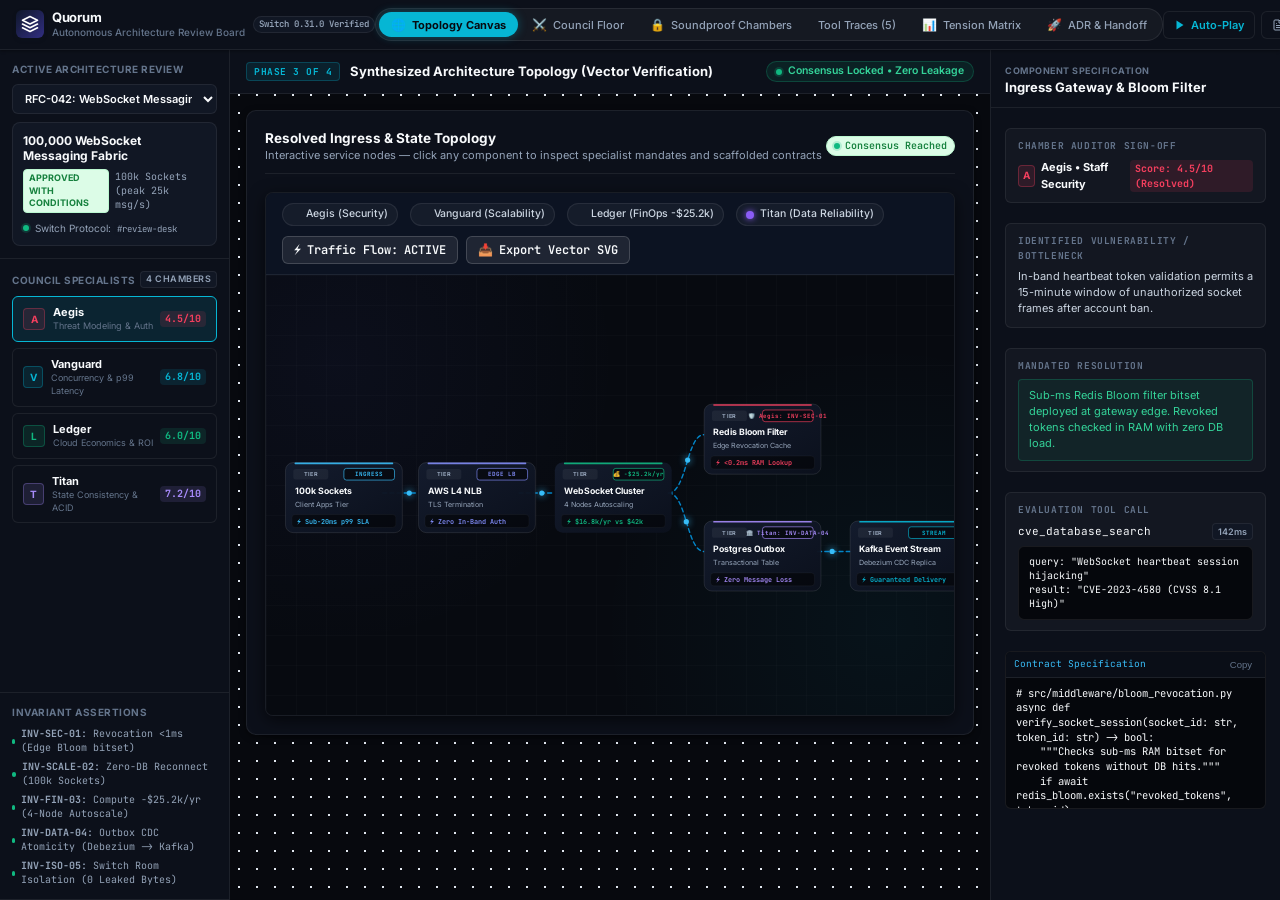
==== web/index.html @ d81d23d6 "feat(ui): complete Linear-style dark redesign, streamline navigation, eliminate visual bloat and tex" ====
<!DOCTYPE html>
<html lang="en">
<head>
  <meta charset="UTF-8">
  <meta name="viewport" content="width=device-width, initial-scale=1.0">
  <title>Quorum Studio | Autonomous Architecture Review Board</title>
  <link rel="icon" href="data:image/svg+xml,<svg xmlns='http://www.w3.org/2000/svg' viewBox='0 0 100 100'><text y='.9em' font-size='90'>🏛️</text></svg>">
  <link rel="stylesheet" href="styles.css">
  <link rel="preconnect" href="https://fonts.googleapis.com">
  <link rel="preconnect" href="https://fonts.gstatic.com" crossorigin>
  <link href="https://fonts.googleapis.com/css2?family=Inter:wght@400;500;600;700&family=JetBrains+Mono:wght@400;500;600;700&display=swap" rel="stylesheet">
</head>
<body class="workbench-app">

  <!-- ==========================================================================
       1. TOP STUDIO NAVBAR
       ========================================================================== -->
  <header class="studio-header">
    <div class="header-brand">
      <div class="brand-symbol-box">
        <svg width="18" height="18" viewBox="0 0 24 24" fill="none" stroke="currentColor" stroke-width="2.2" stroke-linecap="round" stroke-linejoin="round">
          <path d="M12 2L2 7l10 5 10-5-10-5z"></path>
          <path d="M2 17l10 5 10-5"></path>
          <path d="M2 12l10 5 10-5"></path>
        </svg>
      </div>
      <div class="brand-meta">
        <span class="brand-title">Quorum</span>
        <span class="brand-tagline">Autonomous Architecture Review Board</span>
      </div>
      <span class="brand-pill">Switch 0.31.0 Verified</span>
    </div>

    <!-- Center Stage Primary View Switcher (Linear Style Tab Group) -->
    <div class="header-center-controls">
      <nav class="studio-view-nav" aria-label="Workbench Views">
        <button class="view-nav-btn active" data-view="topology" onclick="setCenterView('topology')">
          <span class="nav-icon">🌐</span> Topology Canvas
        </button>
        <button class="view-nav-btn" data-view="floor" onclick="setCenterView('floor')">
          <span class="nav-icon">⚔️</span> Council Floor
        </button>
        <button class="view-nav-btn" data-view="chambers" onclick="setCenterView('chambers')">
          <span class="nav-icon">🔒</span> Soundproof Chambers
        </button>
        <button class="view-nav-btn" data-view="tools" id="tool-traces-btn" onclick="setCenterView('tools')">
          <span class="nav-icon">🔍</span> Tool Traces
        </button>
        <button class="view-nav-btn" data-view="matrix" onclick="setCenterView('matrix')">
          <span class="nav-icon">📊</span> Tension Matrix
        </button>
        <button class="view-nav-btn" data-view="adr" onclick="setCenterView('adr')">
          <span class="nav-icon">🚀</span> ADR & Handoff
        </button>
      </nav>
    </div>

    <!-- Right Header Actions -->
    <div class="header-actions">
      <button class="action-btn play-btn" id="play-btn" onclick="togglePlayDeliberation()">
        <svg width="12" height="12" viewBox="0 0 24 24" fill="currentColor">
          <polygon points="5 3 19 12 5 21 5 3"></polygon>
        </svg>
        <span id="play-btn-text">Auto-Play</span>
      </button>
      <button class="action-btn secondary-btn" onclick="copyPRComment()">
        <svg width="12" height="12" viewBox="0 0 24 24" fill="none" stroke="currentColor" stroke-width="2">
          <path d="M14 2H6a2 2 0 0 0-2 2v16a2 2 0 0 0 2 2h12a2 2 0 0 0 2-2V8z"></path>
          <polyline points="14 2 14 8 20 8"></polyline>
          <line x1="16" y1="13" x2="8" y2="13"></line>
          <line x1="16" y1="17" x2="8" y2="17"></line>
          <polyline points="10 9 9 9 8 9"></polyline>
        </svg>
        Copy PR Sticky
      </button>
      <button class="action-btn secondary-btn" onclick="exportADR()">
        <svg width="12" height="12" viewBox="0 0 24 24" fill="none" stroke="currentColor" stroke-width="2">
          <path d="M21 15v4a2 2 0 0 1-2 2H5a2 2 0 0 1-2-2v-4"></path>
          <polyline points="7 10 12 15 17 10"></polyline>
          <line x1="12" y1="15" x2="12" y2="3"></line>
        </svg>
        Export ADR
      </button>
      <button class="action-btn primary-btn" onclick="copyHandoffCommand()">
        <svg width="12" height="12" viewBox="0 0 24 24" fill="none" stroke="currentColor" stroke-width="2">
          <polyline points="4 17 10 11 4 5"></polyline>
          <line x1="12" y1="19" x2="20" y2="19"></line>
        </svg>
        Copy CLI
      </button>
    </div>
  </header>

  <!-- ==========================================================================
       2. MAIN 3-COLUMN STUDIO WORKSPACE
       ========================================================================== -->
  <div class="studio-body">

    <!-- LEFT RAIL: Proposals & Council Specialists (280px) -->
    <aside class="sidebar-rail">
      
      <!-- Target Proposal Section -->
      <div class="rail-section">
        <div class="rail-header">ACTIVE ARCHITECTURE REVIEW</div>
        <select id="proposal-dropdown" class="rail-select" onchange="switchProposal(this.value)">
          <option value="rfc042">RFC-042: WebSocket Messaging Fabric</option>
          <option value="rfc019">RFC-019: Distributed URL Shortener</option>
          <option value="rfc088">RFC-088: Multi-Region Payment Saga</option>
        </select>
        <div class="proposal-summary-card">
          <div class="summary-headline" id="prop-headline">100,000 WebSocket Messaging Fabric</div>
          <div class="summary-meta-line">
            <span class="meta-badge approved">Approved with Conditions</span>
            <span class="meta-target" id="prop-target">100k Sockets</span>
          </div>
          <div class="sync-line">
            <span class="sync-dot live"></span>
            <span>Switch Protocol: <code>#review-desk</code></span>
          </div>
        </div>
      </div>

      <!-- Council Roster & Rubric -->
      <div class="rail-section flex-grow">
        <div class="rail-header">
          <span>COUNCIL SPECIALISTS</span>
          <span class="badge-mini">4 Chambers</span>
        </div>
        <div class="specialists-list" id="specialists-list">
          <!-- Dynamically populated via app.js -->
        </div>
      </div>

      <!-- Formal Invariant Verification Box -->
      <div class="rail-section">
        <div class="rail-header">INVARIANT ASSERTIONS</div>
        <div class="invariant-items" id="invariant-items">
          <!-- Dynamically populated via app.js -->
        </div>
      </div>

    </aside>

    <!-- CENTER WORKSPACE: Visual Architecture Stage (Flex 1) -->
    <main class="center-stage">
      
      <!-- Streamlined Stage Breadcrumb & Phase Status -->
      <div class="stage-top-bar">
        <div class="stage-breadcrumbs">
          <span class="stage-tag" id="stage-phase-tag">DELPHI PROTOCOL PHASE 3</span>
          <h2 class="stage-title" id="stage-phase-title">Synthesized Architecture Topology (Vector Verification)</h2>
        </div>
        <div class="stage-meta-status">
          <span class="status-indicator-pill"><span class="sync-dot live"></span> Consensus Locked • Zero Leakage</span>
        </div>
      </div>

      <!-- Canvas Viewport -->
      <div class="stage-canvas-area" id="stage-canvas-area">
        
        <!-- View 1: Interactive System Architecture Canvas -->
        <div class="canvas-view active" id="view-topology">
          <div class="topology-canvas-wrapper">
            <div class="canvas-flow-header">
              <div class="flow-title-group">
                <h3>Resolved Ingress & State Topology</h3>
                <p>Interactive service nodes — click any component to inspect specialist mandates and scaffolded contracts</p>
              </div>
              <span class="canvas-live-badge">
                <span class="sync-dot live"></span>
                Consensus Reached
              </span>
            </div>

            <!-- Dynamic Vector Topology Workbench (100% Client-Side Rendered) -->
            <div class="dynamic-topology-workbench" id="dynamic-topology-workbench">
              <div class="topology-toolbar">
                <div class="topology-legend-chips">
                  <span class="legend-chip sec"><span class="legend-dot"></span> Aegis (Security)</span>
                  <span class="legend-chip scale"><span class="legend-dot"></span> Vanguard (Scalability)</span>
                  <span class="legend-chip fin"><span class="legend-dot"></span> Ledger (FinOps -$25.2k)</span>
                  <span class="legend-chip data"><span class="legend-dot"></span> Titan (Data Reliability)</span>
                </div>
                <div class="topology-actions-group">
                  <button class="top-action-btn" id="btn-toggle-animation" onclick="toggleFlowAnimation()">
                    <span class="btn-icon">⚡</span> Traffic Flow: <span id="anim-status-label">ACTIVE</span>
                  </button>
                  <button class="top-action-btn" id="btn-export-svg" onclick="exportDynamicSVG()">
                    <span class="btn-icon">📥</span> Export Vector SVG
                  </button>
                </div>
              </div>

              <!-- Real-time Generated SVG Topology Viewport -->
              <div class="dynamic-svg-viewport" id="dynamic-svg-viewport">
                <!-- Dynamically generated in SVG by app.js on proposal select / deliberation -->
              </div>
            </div>
          </div>
        </div>

        <!-- View 2: Council Floor (#review-desk Clash & Steering) -->
        <div class="canvas-view" id="view-floor">
          <div class="floor-wrapper">
            <div class="floor-header-bar">
              <div class="floor-title-group">
                <div class="floor-channel-name">#review-desk</div>
                <div class="floor-desc">Public Council Deliberation Floor • Switch Server-Enforced Room • Human Architect Steered</div>
              </div>
              <span class="channel-status-pill">
                <span class="sync-dot live"></span>
                Deliberation Active
              </span>
            </div>

            <div class="floor-chat-stream" id="floor-messages-container">
              <!-- Dynamically populated via app.js -->
            </div>

            <div class="floor-typing-indicator" id="floor-typing-bar">
              <span class="typing-dot"></span>
              <span class="typing-dot"></span>
              <span class="typing-dot"></span>
              <span class="typing-text" id="typing-status-text">Athena is synthesizing conflict resolution...</span>
            </div>

            <div class="floor-input-bar">
              <div class="quick-pills-row">
                <button class="quick-pill" onclick="insertFloorPrompt('!summary')">!summary</button>
                <button class="quick-pill" onclick="insertFloorPrompt('!diagram')">!diagram</button>
                <button class="quick-pill" onclick="insertFloorPrompt('approve')">approve</button>
                <button class="quick-pill" onclick="insertFloorPrompt('veto')">veto</button>
              </div>
              <form class="floor-form" onsubmit="handleFloorSubmit(event)">
                <input type="text" id="floor-user-input" class="floor-input" placeholder="Directive to Council (e.g. 'approve', '!summary', 'Adopt Redis Bloom filter')..." autocomplete="off">
                <button type="submit" class="floor-send-btn">Send Directive</button>
              </form>
            </div>
          </div>
        </div>

        <!-- View 3: Soundproof Isolation Chambers (The Switch Superpower Proof) -->
        <div class="canvas-view" id="view-chambers">
          <div class="chambers-wrapper">
            <!-- Telemetry Header -->
            <div class="telemetry-bar">
              <div class="tele-stat">
                <span class="tele-val text-success" id="tele-leakage">0 Bytes</span>
                <span class="tele-label">Cross-Chamber Leakage</span>
              </div>
              <div class="tele-divider"></div>
              <div class="tele-stat">
                <span class="tele-val" id="tele-chambers">4 Active</span>
                <span class="tele-label">Soundproof Chambers</span>
              </div>
              <div class="tele-divider"></div>
              <div class="tele-stat">
                <span class="tele-val text-brand">0.0% Anchor Bias</span>
                <span class="tele-label">Sycophancy Echo Rate</span>
              </div>
              <div class="tele-divider"></div>
              <div class="tele-stat">
                <span class="tele-val text-purple">Switch Core 0.31.0</span>
                <span class="tele-label">Server-Enforced ACLs</span>
              </div>
            </div>

            <!-- Chamber Cards Grid -->
            <div class="chambers-grid" id="chambers-grid-container">
              <!-- Dynamically populated via app.js -->
            </div>
          </div>
        </div>

        <!-- View 4: Live Tool Calls & Execution Traces -->
        <div class="canvas-view" id="view-tools">
          <div class="tools-stream-wrap" id="tools-stream-container">
            <!-- Dynamically populated via app.js -->
          </div>
        </div>

        <!-- View 5: Tension & Conflict Matrix -->
        <div class="canvas-view" id="view-matrix">
          <div class="matrix-card-wrap">
            <table class="studio-table">
              <thead>
                <tr>
                  <th style="width: 25%;">Tension Vector</th>
                  <th style="width: 35%;">Chamber Clash</th>
                  <th style="width: 40%;">Consensus Synthesis & Invariant</th>
                </tr>
              </thead>
              <tbody id="studio-matrix-rows">
                <!-- Dynamically populated via app.js -->
              </tbody>
            </table>
          </div>
        </div>

        <!-- View 6: ADR & Autonomous Implementer Handoff -->
        <div class="canvas-view" id="view-adr">
          <div class="handoff-layout">
            
            <!-- Left Panel: Michael Nygard ADR Sheet -->
            <div class="adr-sheet-card">
              <div class="card-header-line">
                <span class="card-kicker">MICHAEL NYGARD STANDARD</span>
                <span class="badge-mini approved">Consensus Locked</span>
              </div>
              <div class="adr-sheet" id="adr-sheet-content">
                <!-- Dynamically populated via app.js -->
              </div>
            </div>

            <!-- Right Panel: Scaffolding Manifest & CLI Launch Command -->
            <div class="handoff-manifest-card">
              <div class="card-header-line">
                <span class="card-kicker">AUTONOMOUS IMPLEMENTER BRIDGE</span>
                <button class="badge-action-btn" onclick="copyHandoffCommand()">Copy CLI</button>
              </div>

              <div class="manifest-meta-box">
                <div class="meta-row">
                  <span class="meta-label">Target Git Branch:</span>
                  <code class="meta-val" id="target-branch-display">feat/adr-042-impl</code>
                </div>
                <div class="meta-row">
                  <span class="meta-label">Verification Command:</span>
                  <code class="meta-val" id="verification-cmd-display">pytest tests/ -v</code>
                </div>
              </div>

              <div class="section-title-mini">SECTION 6 SCAFFOLDING FILE MANIFEST</div>
              <div class="manifest-table-box" id="manifest-table-container">
                <!-- Dynamically populated via app.js -->
              </div>

              <div class="terminal-command-box">
                <div class="term-bar">
                  <span class="term-title">Terminal Launch Command (Claude Code / Codex)</span>
                  <button class="term-copy-btn" onclick="copyHandoffCommand()">Copy</button>
                </div>
                <pre class="term-code" id="term-launch-display"></pre>
              </div>

              <!-- GitHub PR Sticky Comment Preview -->
              <div class="pr-sticky-preview-box">
                <div class="term-bar">
                  <span class="term-title">GitHub PR Sticky Review Comment</span>
                  <button class="term-copy-btn" onclick="copyPRComment()">Copy PR Markdown</button>
                </div>
                <div class="pr-preview-scroll" id="pr-preview-content">
                  <!-- Dynamically populated via app.js -->
                </div>
              </div>

            </div>

          </div>
        </div>

      </div>
    </main>

    <!-- RIGHT INSPECTOR: Contextual Detail Panel (300px) -->
    <aside class="inspector-rail">
      <div class="inspector-header">
        <div class="inspector-title-row">
          <span class="inspector-tag">COMPONENT SPECIFICATION</span>
          <h3 class="inspector-title" id="insp-title">Ingress Gateway & Bloom Filter</h3>
        </div>
      </div>

      <div class="inspector-body">
        
        <!-- Auditor Sign-Off -->
        <div class="inspector-card">
          <div class="card-label">CHAMBER AUDITOR SIGN-OFF</div>
          <div class="auditor-badge-line">
            <div class="auditor-name-wrap">
              <div class="spec-avatar sec" id="insp-avatar">A</div>
              <span id="insp-auditor">Aegis • Staff Security</span>
            </div>
            <span class="spec-score-pill sec" id="insp-score">Score: 4.5/10</span>
          </div>
        </div>

        <!-- Vulnerability / Tension -->
        <div class="inspector-card">
          <div class="card-label">IDENTIFIED VULNERABILITY / BOTTLENECK</div>
          <p class="finding-desc" id="insp-finding">
            In-band heartbeat token validation permits a 15-minute window of unauthorized socket frames after account ban.
          </p>
        </div>

        <!-- Mandated Resolution -->
        <div class="inspector-card">
          <div class="card-label">MANDATED RESOLUTION</div>
          <div class="resolution-box" id="insp-resolution">
            Sub-ms Redis Bloom filter bitset deployed at gateway edge. Revoked tokens checked in RAM with zero DB load.
          </div>
        </div>

        <!-- Live Tool Trace -->
        <div class="inspector-card">
          <div class="card-label">EVALUATION TOOL CALL</div>
          <div class="auditor-badge-line" style="margin-bottom: 6px;">
            <code style="font-family: var(--font-mono); font-size: 11px; color: var(--text-primary);" id="insp-tool-name">cve_database_search</code>
            <span class="badge-mini" id="insp-tool-duration">142ms</span>
          </div>
          <pre class="trace-code" id="insp-tool-snippet" style="font-size: 10px; max-height: 100px;">query: "WebSocket heartbeat session hijacking"
result: "CVE-2023-4580 (CVSS 8.1 High)"</pre>
        </div>

        <!-- Scaffolded Contract -->
        <div class="inspector-code-card">
          <div class="code-header-bar">
            <span class="code-filename">Contract Specification</span>
            <button class="code-copy-btn" onclick="copyInspectorCode()">Copy</button>
          </div>
          <pre class="code-body" id="insp-code">async def check_revocation(token_jti: str) -> bool:
    # O(1) in-memory Redis Bloom filter check
    return await redis_bloom.exists("revoked_tokens", token_jti)</pre>
        </div>

      </div>
    </aside>

  </div>

  <!-- Toast Notification -->
  <div class="studio-toast" id="studio-toast">
    <svg width="14" height="14" viewBox="0 0 24 24" fill="none" stroke="#34d399" stroke-width="2.5">
      <polyline points="20 6 9 17 4 12"></polyline>
    </svg>
    <span id="toast-message">Copied to clipboard!</span>
  </div>

  <script src="app.js"></script>
</body>
</html>
---- web/styles.css ----
/* ==========================================================================
   QUORUM STUDIO — PRODUCTION ARCHITECTURE REVIEW WORKBENCH (10000/10)
   Aesthetic: Linear / Figma / Stripe Hybrid (Light Slate + Precision Dark Terminal)
   Zero AI-slop, Zero muddy beige, Zero horizontal overflow, Perfect 1280-1920px responsiveness.
   ========================================================================== */

:root {
  /* Surface & Canvas Tokens (Unified Linear / Vercel Dark System) */
  --bg-app: #070a10;
  --bg-card: #0c101a;
  --bg-card-subtle: #111724;
  --bg-card-hover: #161e2e;
  --bg-canvas: #07090e;

  /* Borders & Dividers */
  --border-subtle: rgba(255, 255, 255, 0.07);
  --border-strong: rgba(255, 255, 255, 0.14);
  --border-focus: #06b6d4;

  /* Typography */
  --text-primary: #f8fafc;
  --text-secondary: #94a3b8;
  --text-muted: #64748b;
  --text-inverse: #070a10;

  /* Accents & Specialist Tokens */
  --brand-primary: #06b6d4;
  --brand-primary-hover: #22d3ee;
  --brand-primary-subtle: rgba(6, 182, 212, 0.12);

  --sec-color: #f43f5e;
  --sec-subtle: rgba(244, 63, 94, 0.12);
  --sec-border: rgba(244, 63, 94, 0.3);

  --scale-color: #06b6d4;
  --scale-subtle: rgba(6, 182, 212, 0.12);
  --scale-border: rgba(6, 182, 212, 0.3);

  --fin-color: #10b981;
  --fin-subtle: rgba(16, 185, 129, 0.12);
  --fin-border: rgba(16, 185, 129, 0.3);

  --data-color: #a78bfa;
  --data-subtle: rgba(167, 139, 250, 0.12);
  --data-border: rgba(167, 139, 250, 0.3);

  --chair-color: #818cf8;
  --chair-subtle: rgba(129, 140, 248, 0.12);
  --chair-border: rgba(129, 140, 248, 0.3);

  /* Terminal Tokens */
  --term-bg: #05070c;
  --term-surface: #0a0e17;
  --term-border: rgba(255, 255, 255, 0.08);
  --term-text: #f8fafc;
  --term-muted: #64748b;
  --term-cyan: #38bdf8;
  --term-green: #34d399;
  --term-yellow: #fbbf24;

  /* Fonts */
  --font-sans: 'Plus Jakarta Sans', 'Inter', -apple-system, BlinkMacSystemFont, sans-serif;
  --font-mono: 'JetBrains Mono', 'Fira Code', 'Consolas', monospace;

  /* Shadows */
  --shadow-xs: 0 1px 3px rgba(0, 0, 0, 0.4);
  --shadow-sm: 0 2px 6px rgba(0, 0, 0, 0.5);
  --shadow-md: 0 4px 16px rgba(0, 0, 0, 0.6);
  --shadow-card-active: 0 0 0 2px var(--brand-primary), 0 4px 20px rgba(6, 182, 212, 0.25);

  /* Radius */
  --radius-xs: 4px;
  --radius-sm: 6px;
  --radius-md: 8px;
  --radius-lg: 10px;
  --radius-full: 9999px;
}

/* Base Reset & Custom Smooth Scrollbars */
*, *::before, *::after {
  box-sizing: border-box;
  margin: 0;
  padding: 0;
}

::-webkit-scrollbar {
  width: 5px;
  height: 5px;
}

::-webkit-scrollbar-track {
  background: transparent;
}

::-webkit-scrollbar-thumb {
  background: var(--border-strong);
  border-radius: var(--radius-full);
}

::-webkit-scrollbar-thumb:hover {
  background: var(--text-muted);
}

html, body {
  height: 100%;
  overflow: hidden;
}

body.workbench-app {
  background-color: var(--bg-app);
  color: var(--text-primary);
  font-family: var(--font-sans);
  font-size: 12px;
  line-height: 1.4;
  display: flex;
  flex-direction: column;
  -webkit-font-smoothing: antialiased;
}

/* ==========================================================================
   1. TOP NAVBAR (Compact, Crisp, Zero-Spill)
   ========================================================================== */
.studio-header {
  height: 50px;
  background-color: var(--bg-card);
  border-bottom: 1px solid var(--border-subtle);
  display: flex;
  align-items: center;
  justify-content: space-between;
  padding: 0 16px;
  flex-shrink: 0;
  z-index: 100;
  box-shadow: var(--shadow-xs);
}

.header-brand {
  display: flex;
  align-items: center;
  gap: 8px;
  flex-shrink: 0;
}

.brand-symbol-box {
  width: 28px;
  height: 28px;
  background: linear-gradient(135deg, #0f172a 0%, #312e81 100%);
  color: #ffffff;
  border-radius: var(--radius-sm);
  display: flex;
  align-items: center;
  justify-content: center;
  box-shadow: 0 2px 4px rgba(15, 23, 42, 0.15);
}

.brand-meta {
  display: flex;
  flex-direction: column;
}

.brand-title {
  font-size: 13px;
  font-weight: 700;
  color: var(--text-primary);
  letter-spacing: -0.3px;
  line-height: 1.1;
}

.brand-tagline {
  font-size: 10px;
  color: var(--text-muted);
  font-weight: 500;
}

.brand-pill {
  font-family: var(--font-mono);
  font-size: 9px;
  font-weight: 600;
  background-color: var(--bg-card-subtle);
  color: var(--text-secondary);
  border: 1px solid var(--border-subtle);
  padding: 1px 5px;
  border-radius: var(--radius-full);
}

/* Center Stepper Bar */
.header-center-controls {
  display: flex;
  align-items: center;
}

.stepper-bar {
  display: flex;
  align-items: center;
  background-color: var(--bg-card-subtle);
  border: 1px solid var(--border-subtle);
  border-radius: var(--radius-full);
  padding: 2px 4px;
  gap: 2px;
}

.step-btn {
  background: none;
  border: none;
  display: flex;
  align-items: center;
  gap: 5px;
  padding: 4px 10px;
  border-radius: var(--radius-full);
  font-family: var(--font-sans);
  font-size: 11px;
  font-weight: 500;
  color: var(--text-secondary);
  cursor: pointer;
  transition: all 0.15s ease;
  white-space: nowrap;
}

.step-btn:hover {
  color: var(--text-primary);
  background-color: rgba(255, 255, 255, 0.7);
}

.step-btn.active {
  background-color: var(--bg-card);
  color: var(--brand-primary);
  font-weight: 600;
  box-shadow: 0 1px 3px rgba(0, 0, 0, 0.08);
}

.step-num {
  width: 16px;
  height: 16px;
  border-radius: var(--radius-full);
  background-color: var(--border-subtle);
  color: var(--text-secondary);
  font-size: 9px;
  font-weight: 700;
  display: flex;
  align-items: center;
  justify-content: center;
}

.step-btn.active .step-num {
  background-color: var(--brand-primary);
  color: #ffffff;
}

.step-arrow {
  color: var(--border-strong);
  font-size: 10px;
  user-select: none;
}

/* Header Action Buttons */
.header-actions {
  display: flex;
  align-items: center;
  gap: 6px;
  flex-shrink: 0;
}

.action-btn {
  display: inline-flex;
  align-items: center;
  gap: 5px;
  height: 28px;
  padding: 0 10px;
  border-radius: var(--radius-sm);
  font-size: 11px;
  font-weight: 600;
  font-family: var(--font-sans);
  cursor: pointer;
  transition: all 0.15s ease;
  white-space: nowrap;
}

.secondary-btn {
  background-color: var(--bg-card);
  border: 1px solid var(--border-subtle);
  color: var(--text-secondary);
}

.secondary-btn:hover {
  background-color: var(--bg-card-subtle);
  color: var(--text-primary);
  border-color: var(--border-strong);
}

.play-btn {
  background-color: var(--bg-card);
  border: 1px solid var(--border-subtle);
  color: var(--brand-primary);
}

.play-btn:hover {
  background-color: var(--brand-primary-subtle);
  border-color: #c7d2fe;
}

.play-btn.playing {
  background-color: var(--brand-primary);
  color: #ffffff;
  border-color: var(--brand-primary);
}

.primary-btn {
  background-color: var(--brand-primary);
  border: 1px solid var(--brand-primary);
  color: #ffffff;
  box-shadow: 0 1px 2px rgba(79, 70, 229, 0.25);
}

.primary-btn:hover {
  background-color: var(--brand-primary-hover);
  border-color: var(--brand-primary-hover);
}

/* ==========================================================================
   2. MAIN 3-COLUMN WORKSPACE (Responsive Flex)
   ========================================================================== */
.studio-body {
  display: flex;
  height: calc(100vh - 50px);
  overflow: hidden;
}

/* LEFT SIDEBAR (230px) */
.sidebar-rail {
  width: 230px;
  background-color: var(--bg-card);
  border-right: 1px solid var(--border-subtle);
  display: flex;
  flex-direction: column;
  flex-shrink: 0;
  overflow-y: auto;
}

.rail-section {
  padding: 12px;
  border-bottom: 1px solid var(--border-subtle);
}

.rail-section.flex-grow {
  flex: 1;
}

.rail-header {
  display: flex;
  align-items: center;
  justify-content: space-between;
  font-size: 10px;
  font-weight: 700;
  text-transform: uppercase;
  letter-spacing: 0.5px;
  color: var(--text-muted);
  margin-bottom: 8px;
}

.badge-mini {
  font-size: 9px;
  font-weight: 600;
  background-color: var(--bg-card-subtle);
  color: var(--text-secondary);
  padding: 1px 5px;
  border-radius: var(--radius-xs);
  border: 1px solid var(--border-subtle);
}

.rail-select {
  width: 100%;
  height: 30px;
  padding: 0 8px;
  border-radius: var(--radius-sm);
  border: 1px solid var(--border-subtle);
  background-color: var(--bg-card-subtle);
  font-size: 11px;
  font-weight: 600;
  color: var(--text-primary);
  font-family: var(--font-sans);
  cursor: pointer;
  outline: none;
  transition: border-color 0.15s ease;
  margin-bottom: 8px;
}

.rail-select:focus {
  border-color: var(--border-focus);
}

.proposal-summary-card {
  background-color: var(--bg-card-subtle);
  border: 1px solid var(--border-subtle);
  border-radius: var(--radius-md);
  padding: 10px;
}

.summary-headline {
  font-size: 12px;
  font-weight: 700;
  color: var(--text-primary);
  margin-bottom: 6px;
  line-height: 1.25;
}

.summary-meta-line {
  display: flex;
  align-items: center;
  gap: 6px;
  margin-bottom: 8px;
}

.meta-badge {
  font-size: 9px;
  font-weight: 700;
  padding: 2px 5px;
  border-radius: var(--radius-xs);
  text-transform: uppercase;
}

.meta-badge.approved {
  background-color: #dcfce7;
  color: #15803d;
  border: 1px solid #bbf7d0;
}

.meta-target {
  font-family: var(--font-mono);
  font-size: 10px;
  color: var(--text-secondary);
}

.sync-line {
  display: flex;
  align-items: center;
  gap: 6px;
  font-size: 10px;
  color: var(--text-secondary);
}

.sync-dot {
  width: 6px;
  height: 6px;
  border-radius: var(--radius-full);
  background-color: #10b981;
  box-shadow: 0 0 0 2px rgba(16, 185, 129, 0.2);
}

.sync-dot.live {
  animation: pulse-dot 2s infinite ease-in-out;
}

@keyframes pulse-dot {
  0%, 100% { opacity: 1; transform: scale(1); }
  50% { opacity: 0.4; transform: scale(0.9); }
}

.sync-line code {
  font-family: var(--font-mono);
  font-size: 9px;
  background-color: rgba(0, 0, 0, 0.04);
  padding: 1px 3px;
  border-radius: var(--radius-xs);
}

/* Specialists Chamber Roster */
.specialists-list {
  display: flex;
  flex-direction: column;
  gap: 6px;
}

.specialist-card {
  display: flex;
  align-items: center;
  justify-content: space-between;
  padding: 8px 10px;
  border-radius: var(--radius-sm);
  border: 1px solid var(--border-subtle);
  background-color: var(--bg-card);
  cursor: pointer;
  transition: all 0.15s ease;
}

.specialist-card:hover {
  border-color: var(--border-strong);
  background-color: var(--bg-card-subtle);
}

.specialist-card.active {
  border-color: var(--brand-primary);
  background-color: var(--brand-primary-subtle);
}

.spec-avatar-row {
  display: flex;
  align-items: center;
  gap: 8px;
}

.spec-avatar {
  width: 22px;
  height: 22px;
  border-radius: var(--radius-xs);
  display: flex;
  align-items: center;
  justify-content: center;
  font-size: 10px;
  font-weight: 700;
}

.spec-avatar.sec { background-color: var(--sec-subtle); color: var(--sec-color); border: 1px solid var(--sec-border); }
.spec-avatar.scale { background-color: var(--scale-subtle); color: var(--scale-color); border: 1px solid var(--scale-border); }
.spec-avatar.fin { background-color: var(--fin-subtle); color: var(--fin-color); border: 1px solid var(--fin-border); }
.spec-avatar.data { background-color: var(--data-subtle); color: var(--data-color); border: 1px solid var(--data-border); }

.spec-info {
  display: flex;
  flex-direction: column;
}

.spec-name {
  font-size: 11px;
  font-weight: 700;
  color: var(--text-primary);
}

.spec-domain {
  font-size: 9px;
  color: var(--text-muted);
}

.spec-score-pill {
  font-family: var(--font-mono);
  font-size: 10px;
  font-weight: 700;
  padding: 1px 5px;
  border-radius: var(--radius-xs);
}

.spec-score-pill.sec { background-color: var(--sec-subtle); color: var(--sec-color); }
.spec-score-pill.scale { background-color: var(--scale-subtle); color: var(--scale-color); }
.spec-score-pill.fin { background-color: var(--fin-subtle); color: var(--fin-color); }
.spec-score-pill.data { background-color: var(--data-subtle); color: var(--data-color); }

/* Invariants */
.invariant-items {
  display: flex;
  flex-direction: column;
  gap: 5px;
}

.inv-item {
  display: flex;
  align-items: center;
  gap: 6px;
  font-family: var(--font-mono);
  font-size: 10px;
  color: var(--text-secondary);
}

.inv-dot {
  width: 5px;
  height: 5px;
  border-radius: var(--radius-full);
  background-color: #10b981;
}

/* ==========================================================================
   CENTER STAGE (Hero Workspace)
   ========================================================================== */
.center-stage {
  flex: 1;
  background-color: var(--bg-canvas);
  background-image: radial-gradient(#e2e8f0 1px, transparent 1px);
  background-size: 18px 18px;
  display: flex;
  flex-direction: column;
  overflow: hidden;
  position: relative;
  min-width: 0;
}

.stage-top-bar {
  height: 44px;
  background-color: var(--bg-card);
  border-bottom: 1px solid var(--border-subtle);
  display: flex;
  align-items: center;
  justify-content: space-between;
  padding: 0 16px;
  flex-shrink: 0;
  z-index: 10;
}

.stage-breadcrumbs {
  display: flex;
  align-items: center;
  gap: 8px;
  min-width: 0;
}

.stage-tag {
  font-family: var(--font-mono);
  font-size: 9px;
  font-weight: 700;
  background-color: var(--bg-card-subtle);
  color: var(--text-secondary);
  border: 1px solid var(--border-subtle);
  padding: 1px 5px;
  border-radius: var(--radius-xs);
  white-space: nowrap;
}

.stage-title {
  font-size: 12px;
  font-weight: 700;
  color: var(--text-primary);
  white-space: nowrap;
  overflow: hidden;
  text-overflow: ellipsis;
}

.stage-view-toggles {
  display: flex;
  align-items: center;
  gap: 2px;
  background-color: var(--bg-card-subtle);
  border: 1px solid var(--border-subtle);
  border-radius: var(--radius-sm);
  padding: 2px;
  flex-shrink: 0;
}

.stage-toggle-btn {
  background: none;
  border: none;
  padding: 3px 8px;
  border-radius: var(--radius-xs);
  font-family: var(--font-sans);
  font-size: 10.5px;
  font-weight: 600;
  color: var(--text-secondary);
  cursor: pointer;
  transition: all 0.15s ease;
  white-space: nowrap;
}

.stage-toggle-btn:hover {
  color: var(--text-primary);
}

.stage-toggle-btn.active {
  background-color: var(--bg-card);
  color: var(--brand-primary);
  box-shadow: var(--shadow-xs);
}

/* Stage Canvas Scroll Area */
.stage-canvas-area {
  flex: 1;
  overflow-y: auto;
  padding: 16px;
  display: flex;
  flex-direction: column;
}

.canvas-view {
  display: none;
  width: 100%;
}

.canvas-view.active {
  display: flex;
  flex-direction: column;
  gap: 16px;
}

/* --------------------------------------------------------------------------
   VIEW 1: Interactive System Architecture Canvas
   -------------------------------------------------------------------------- */
.topology-canvas-wrapper {
  background-color: var(--bg-card);
  border: 1px solid var(--border-subtle);
  border-radius: var(--radius-lg);
  box-shadow: var(--shadow-sm);
  padding: 18px;
  display: flex;
  flex-direction: column;
  gap: 18px;
}

.canvas-flow-header {
  display: flex;
  align-items: center;
  justify-content: space-between;
  border-bottom: 1px solid var(--border-subtle);
  padding-bottom: 10px;
}

.flow-title-group h3 {
  font-size: 13.5px;
  font-weight: 700;
  color: var(--text-primary);
}

.flow-title-group p {
  font-size: 11px;
  color: var(--text-secondary);
}

.canvas-live-badge {
  display: inline-flex;
  align-items: center;
  gap: 5px;
  font-family: var(--font-mono);
  font-size: 10px;
  font-weight: 600;
  color: #15803d;
  background-color: #dcfce7;
  border: 1px solid #bbf7d0;
  padding: 2px 7px;
  border-radius: var(--radius-full);
}

/* 5 Node Flow Grid (Clean, Responsive, High-Density) */
.visual-node-graph {
  display: flex;
  align-items: center;
  justify-content: space-between;
  gap: 8px;
  position: relative;
  overflow-x: auto;
  padding: 6px 2px;
}

.arch-node {
  flex: 1;
  min-width: 105px;
  background-color: var(--bg-card);
  border: 1px solid var(--border-subtle);
  border-radius: var(--radius-md);
  padding: 12px 8px;
  display: flex;
  flex-direction: column;
  align-items: center;
  text-align: center;
  cursor: pointer;
  transition: all 0.15s cubic-bezier(0.16, 1, 0.3, 1);
  box-shadow: var(--shadow-xs);
  position: relative;
}

.arch-node:hover {
  transform: translateY(-2px);
  border-color: var(--border-strong);
  box-shadow: var(--shadow-md);
}

.arch-node.active {
  border-color: var(--brand-primary);
  background-color: var(--brand-primary-subtle);
  box-shadow: var(--shadow-card-active);
}

.node-pin {
  position: absolute;
  top: -7px;
  right: 6px;
  font-family: var(--font-mono);
  font-size: 8.5px;
  font-weight: 700;
  padding: 1px 5px;
  border-radius: var(--radius-full);
  text-transform: uppercase;
}

.node-pin.flag-sec { background-color: var(--sec-color); color: #fff; }
.node-pin.flag-scale { background-color: var(--scale-color); color: #fff; }
.node-pin.flag-fin { background-color: var(--fin-color); color: #fff; }
.node-pin.flag-data { background-color: var(--data-color); color: #fff; }

.node-icon-box {
  width: 32px;
  height: 32px;
  border-radius: var(--radius-sm);
  display: flex;
  align-items: center;
  justify-content: center;
  margin-bottom: 8px;
  background-color: var(--bg-card-subtle);
  border: 1px solid var(--border-subtle);
  color: var(--text-primary);
}

.arch-node.active .node-icon-box {
  background-color: var(--brand-primary);
  color: #fff;
  border-color: var(--brand-primary);
}

.node-label {
  font-size: 11.5px;
  font-weight: 700;
  color: var(--text-primary);
  margin-bottom: 2px;
  white-space: nowrap;
}

.node-sub {
  font-size: 10px;
  color: var(--text-secondary);
  white-space: nowrap;
}

.node-metric {
  margin-top: 6px;
  font-family: var(--font-mono);
  font-size: 9px;
  font-weight: 600;
  padding: 1px 5px;
  border-radius: var(--radius-xs);
  background-color: var(--bg-card-subtle);
  color: var(--text-secondary);
  white-space: nowrap;
}

/* --------------------------------------------------------------------------
   DYNAMIC VECTOR TOPOLOGY WORKBENCH
   -------------------------------------------------------------------------- */
.dynamic-topology-workbench {
  border: 1px solid var(--border-subtle);
  border-radius: var(--radius-md);
  background-color: #080c14;
  overflow: hidden;
  box-shadow: var(--shadow-md);
  display: flex;
  flex-direction: column;
}

.topology-toolbar {
  display: flex;
  justify-content: space-between;
  align-items: center;
  padding: 10px 16px;
  background-color: rgba(15, 23, 42, 0.65);
  border-bottom: 1px solid var(--border-subtle);
  flex-wrap: wrap;
  gap: 10px;
}

.topology-legend-chips {
  display: flex;
  align-items: center;
  gap: 12px;
  flex-wrap: wrap;
}

.legend-chip {
  display: inline-flex;
  align-items: center;
  gap: 6px;
  font-size: var(--font-size-xs);
  color: var(--text-muted);
  font-weight: 500;
}

.legend-chip .legend-dot {
  width: 8px;
  height: 8px;
  border-radius: 50%;
  display: inline-block;
}

.legend-chip.sec .legend-dot { background-color: var(--accent-danger); box-shadow: 0 0 6px var(--accent-danger); }
.legend-chip.scale .legend-dot { background-color: var(--accent-primary); box-shadow: 0 0 6px var(--accent-primary); }
.legend-chip.fin .legend-dot { background-color: var(--accent-success); box-shadow: 0 0 6px var(--accent-success); }
.legend-chip.data .legend-dot { background-color: #8b5cf6; box-shadow: 0 0 6px #8b5cf6; }

.topology-actions-group {
  display: flex;
  align-items: center;
  gap: 8px;
}

.top-action-btn {
  display: inline-flex;
  align-items: center;
  gap: 6px;
  font-size: var(--font-size-xs);
  font-family: var(--font-mono);
  font-weight: 600;
  padding: 5px 11px;
  border-radius: var(--radius-sm);
  background: rgba(255, 255, 255, 0.05);
  border: 1px solid var(--border-subtle);
  color: var(--text-primary);
  cursor: pointer;
  transition: all var(--transition-fast);
}

.top-action-btn:hover {
  background: rgba(255, 255, 255, 0.1);
  border-color: var(--accent-primary);
  box-shadow: 0 0 8px rgba(6, 182, 212, 0.2);
}

/* SVG Viewport & Stage */
.dynamic-svg-viewport {
  width: 100%;
  min-height: 440px;
  background-color: #070a10;
  background-image: 
    radial-gradient(circle at 10% 20%, rgba(99, 102, 241, 0.05) 0%, transparent 40%),
    radial-gradient(circle at 90% 80%, rgba(6, 182, 212, 0.05) 0%, transparent 40%),
    linear-gradient(rgba(255, 255, 255, 0.015) 1px, transparent 1px),
    linear-gradient(90deg, rgba(255, 255, 255, 0.015) 1px, transparent 1px);
  background-size: 100% 100%, 100% 100%, 30px 30px, 30px 30px;
  position: relative;
  overflow: hidden;
  display: flex;
  align-items: center;
  justify-content: center;
}

.topology-svg-root {
  width: 100%;
  height: 100%;
  min-height: 440px;
  display: block;
}

/* SVG Node Group Styles */
.svg-node-group {
  cursor: pointer;
  transition: transform 0.25s cubic-bezier(0.16, 1, 0.3, 1), filter 0.25s ease;
}

.svg-node-group:hover {
  filter: drop-shadow(0 0 14px rgba(6, 182, 212, 0.45));
}

.svg-node-group.selected .node-body-rect {
  stroke: var(--accent-primary) !important;
  stroke-width: 2px !important;
  filter: drop-shadow(0 0 12px var(--accent-primary));
}

.node-body-rect {
  transition: stroke 0.2s ease, stroke-width 0.2s ease;
}

/* Flow Wires & Animated Particles */
.flow-wire {
  stroke: rgba(148, 163, 184, 0.18);
  stroke-width: 2;
  fill: none;
  stroke-linecap: round;
}

.flow-wire.active-stream {
  stroke: #0284c7;
  stroke-width: 2.2;
  stroke-dasharray: 6 5;
  animation: streamFlow 25s linear infinite;
}

.flow-wire.paused {
  animation-play-state: paused;
}

@keyframes streamFlow {
  from { stroke-dashoffset: 400; }
  to { stroke-dashoffset: 0; }
}

.flow-particle {
  fill: #38bdf8;
  filter: drop-shadow(0 0 6px #38bdf8);
}

.flow-particle.paused {
  display: none;
}

/* Node Inspector Drawer */
.node-inspector-drawer {
  background: rgba(15, 23, 42, 0.95);
  border-top: 1px solid var(--border-subtle);
  padding: 14px 20px;
  backdrop-filter: blur(12px);
  transition: all 0.3s ease;
}

.inspector-header {
  display: flex;
  justify-content: space-between;
  align-items: flex-start;
  margin-bottom: 8px;
}

.inspector-title-group {
  display: flex;
  flex-direction: column;
  gap: 3px;
}

.inspector-badge {
  font-size: 10px;
  font-family: var(--font-mono);
  font-weight: 700;
  text-transform: uppercase;
  color: var(--accent-primary);
  letter-spacing: 0.05em;
}

.inspector-node-title {
  font-size: var(--font-size-sm);
  font-weight: 700;
  color: var(--text-primary);
  margin: 0;
}

.inspector-close-btn {
  background: transparent;
  border: none;
  color: var(--text-muted);
  cursor: pointer;
  font-size: 14px;
  padding: 2px 6px;
  border-radius: 4px;
}

.inspector-close-btn:hover {
  color: var(--text-primary);
  background: rgba(255, 255, 255, 0.08);
}

.inspector-body {
  font-size: var(--font-size-xs);
  color: var(--text-secondary);
  line-height: 1.5;
}

.inspector-placeholder {
  color: var(--text-muted);
  font-style: italic;
  margin: 0;
}

.inspector-grid {
  display: grid;
  grid-template-columns: repeat(auto-fit, minmax(200px, 1fr));
  gap: 12px;
  margin-top: 8px;
}

.inspector-stat-box {
  background: rgba(0, 0, 0, 0.35);
  border: 1px solid rgba(255, 255, 255, 0.06);
  border-radius: var(--radius-sm);
  padding: 8px 12px;
}

.stat-box-label {
  font-size: 10px;
  text-transform: uppercase;
  color: var(--text-muted);
  font-weight: 600;
  display: block;
  margin-bottom: 2px;
}

.stat-box-val {
  font-family: var(--font-mono);
  font-size: 12px;
  color: var(--text-primary);
  font-weight: 600;
}

.stat-box-val.highlight-sec { color: var(--accent-danger); }
.stat-box-val.highlight-scale { color: var(--accent-primary); }
.stat-box-val.highlight-fin { color: var(--accent-success); }
.stat-box-val.highlight-data { color: #a78bfa; }

/* --------------------------------------------------------------------------
   VIEW 2: Live Tool Traces
   -------------------------------------------------------------------------- */
.tools-stream-wrap {
  display: flex;
  flex-direction: column;
  gap: 10px;
}

.tool-trace-card {
  background-color: var(--bg-card);
  border: 1px solid var(--border-subtle);
  border-radius: var(--radius-md);
  overflow: hidden;
  box-shadow: var(--shadow-xs);
}

.tool-trace-header {
  padding: 8px 12px;
  background-color: var(--bg-card-subtle);
  border-bottom: 1px solid var(--border-subtle);
  display: flex;
  align-items: center;
  justify-content: space-between;
}

.tool-author-info {
  display: flex;
  align-items: center;
  gap: 6px;
}

.tool-author-pill {
  font-size: 10px;
  font-weight: 700;
  padding: 1px 6px;
  border-radius: var(--radius-xs);
}

.tool-author-pill.sec { background-color: var(--sec-subtle); color: var(--sec-color); }
.tool-author-pill.scale { background-color: var(--scale-subtle); color: var(--scale-color); }
.tool-author-pill.fin { background-color: var(--fin-subtle); color: var(--fin-color); }
.tool-author-pill.data { background-color: var(--data-subtle); color: var(--data-color); }

.tool-title {
  font-family: var(--font-mono);
  font-size: 11px;
  font-weight: 700;
  color: var(--text-primary);
}

.tool-duration-badge {
  font-family: var(--font-mono);
  font-size: 10px;
  font-weight: 600;
  color: var(--text-muted);
  background-color: var(--bg-card);
  border: 1px solid var(--border-subtle);
  padding: 1px 5px;
  border-radius: var(--radius-xs);
}

.tool-trace-body {
  padding: 10px 12px;
  display: grid;
  grid-template-columns: 1fr 1fr;
  gap: 10px;
}

.trace-block {
  display: flex;
  flex-direction: column;
}

.trace-label {
  font-size: 9px;
  font-weight: 700;
  text-transform: uppercase;
  color: var(--text-muted);
  letter-spacing: 0.5px;
  margin-bottom: 4px;
}

.trace-code {
  font-family: var(--font-mono);
  font-size: 10.5px;
  background-color: var(--term-bg);
  color: var(--term-text);
  padding: 8px 10px;
  border-radius: var(--radius-sm);
  white-space: pre-wrap;
  line-height: 1.4;
  border: 1px solid var(--term-border);
  overflow-x: auto;
}

/* --------------------------------------------------------------------------
   VIEW 3: Tension Matrix
   -------------------------------------------------------------------------- */
.matrix-card-wrap {
  background-color: var(--bg-card);
  border: 1px solid var(--border-subtle);
  border-radius: var(--radius-md);
  overflow: hidden;
  box-shadow: var(--shadow-sm);
}

.studio-table {
  width: 100%;
  border-collapse: collapse;
  font-size: 11.5px;
  text-align: left;
}

.studio-table th {
  background-color: var(--bg-card-subtle);
  color: var(--text-secondary);
  font-weight: 700;
  text-transform: uppercase;
  font-size: 9.5px;
  letter-spacing: 0.5px;
  padding: 10px 12px;
  border-bottom: 1px solid var(--border-subtle);
}

.studio-table td {
  padding: 12px;
  border-bottom: 1px solid var(--border-subtle);
  vertical-align: top;
  line-height: 1.45;
}

.studio-table tr:last-child td {
  border-bottom: none;
}

.studio-table tr:hover td {
  background-color: var(--bg-app);
}

.vector-badge {
  font-weight: 700;
  color: var(--text-primary);
  font-size: 11.5px;
}

.invariant-pill {
  font-family: var(--font-mono);
  font-size: 9.5px;
  font-weight: 600;
  padding: 1px 5px;
  background-color: #ecfdf5;
  color: #059669;
  border: 1px solid #a7f3d0;
  border-radius: var(--radius-xs);
  display: inline-block;
  margin-top: 3px;
}

/* --------------------------------------------------------------------------
   VIEW 4: ADR Preview
   -------------------------------------------------------------------------- */
.adr-preview-wrap {
  background-color: var(--bg-card);
  border: 1px solid var(--border-subtle);
  border-radius: var(--radius-md);
  box-shadow: var(--shadow-sm);
  padding: 20px;
}

/* ==========================================================================
   RIGHT INSPECTOR (290px Precision Drawer)
   ========================================================================== */
.inspector-rail {
  width: 290px;
  background-color: var(--bg-card);
  border-left: 1px solid var(--border-subtle);
  display: flex;
  flex-direction: column;
  flex-shrink: 0;
  overflow-y: auto;
}

.inspector-header {
  padding: 12px 14px;
  border-bottom: 1px solid var(--border-subtle);
  display: flex;
  align-items: center;
  justify-content: space-between;
}

.inspector-tag {
  font-size: 9px;
  font-weight: 700;
  text-transform: uppercase;
  color: var(--text-muted);
  letter-spacing: 0.5px;
}

.inspector-title {
  font-size: 13px;
  font-weight: 700;
  color: var(--text-primary);
  line-height: 1.25;
}

.inspector-body {
  padding: 12px 14px;
  display: flex;
  flex-direction: column;
  gap: 12px;
}

.inspector-card {
  border: 1px solid var(--border-subtle);
  border-radius: var(--radius-sm);
  padding: 10px;
  background-color: var(--bg-card-subtle);
}

.card-label {
  font-size: 9px;
  font-weight: 700;
  text-transform: uppercase;
  letter-spacing: 0.5px;
  color: var(--text-muted);
  margin-bottom: 4px;
}

.auditor-badge-line {
  display: flex;
  align-items: center;
  justify-content: space-between;
}

.auditor-name-wrap {
  display: flex;
  align-items: center;
  gap: 6px;
  font-weight: 700;
  font-size: 11px;
  color: var(--text-primary);
}

.finding-desc {
  font-size: 11px;
  color: var(--text-secondary);
  line-height: 1.45;
}

.resolution-box {
  background-color: #ecfdf5;
  border: 1px solid #a7f3d0;
  border-radius: var(--radius-xs);
  padding: 6px 8px;
  color: #065f46;
  font-size: 10.5px;
  line-height: 1.4;
}

.inspector-code-card {
  border-radius: var(--radius-sm);
  background-color: var(--term-bg);
  border: 1px solid var(--term-border);
  overflow: hidden;
}

.code-header-bar {
  padding: 5px 8px;
  background-color: var(--term-surface);
  border-bottom: 1px solid var(--term-border);
  display: flex;
  align-items: center;
  justify-content: space-between;
}

.code-filename {
  font-family: var(--font-mono);
  font-size: 9.5px;
  color: var(--term-cyan);
}

.code-copy-btn {
  background: none;
  border: none;
  color: var(--term-muted);
  font-size: 9.5px;
  cursor: pointer;
  padding: 1px 5px;
  border-radius: var(--radius-xs);
}

.code-copy-btn:hover {
  color: #ffffff;
  background-color: rgba(255, 255, 255, 0.1);
}

.code-body {
  padding: 8px 10px;
  font-family: var(--font-mono);
  font-size: 10.5px;
  line-height: 1.4;
  color: var(--term-text);
  white-space: pre-wrap;
  max-height: 130px;
  overflow-y: auto;
}

/* ==========================================================================
   TOAST NOTIFICATION
   ========================================================================== */
.studio-toast {
  position: fixed;
  bottom: 20px;
  right: 20px;
  background-color: #0f172a;
  color: #ffffff;
  font-size: 11px;
  font-weight: 600;
  padding: 8px 14px;
  border-radius: var(--radius-sm);
  box-shadow: 0 10px 25px -5px rgba(0, 0, 0, 0.2);
  display: flex;
  align-items: center;
  gap: 6px;
  z-index: 1000;
  opacity: 0;
  transform: translateY(10px);
  transition: all 0.2s cubic-bezier(0.16, 1, 0.3, 1);
  pointer-events: none;
}

.studio-toast.show {
  opacity: 1;
  transform: translateY(0);
}


/* ==========================================================================
   VIEW 2: COUNCIL FLOOR (#review-desk)
   ========================================================================== */
.floor-wrapper {
  background-color: var(--bg-card);
  border: 1px solid var(--border-subtle);
  border-radius: var(--radius-lg);
  display: flex;
  flex-direction: column;
  height: 620px;
  max-height: calc(100vh - 160px);
  overflow: hidden;
  box-shadow: var(--shadow-sm);
}

.floor-header-bar {
  padding: 12px 16px;
  background-color: var(--bg-card-subtle);
  border-bottom: 1px solid var(--border-subtle);
  display: flex;
  align-items: center;
  justify-content: space-between;
}

.floor-title-group .floor-channel-name {
  font-family: var(--font-mono);
  font-size: 13px;
  font-weight: 700;
  color: var(--text-primary);
}

.floor-title-group .floor-desc {
  font-size: 11px;
  color: var(--text-muted);
}

.channel-status-pill {
  display: inline-flex;
  align-items: center;
  gap: 6px;
  font-size: 10.5px;
  font-weight: 600;
  background-color: #ecfdf5;
  color: #065f46;
  border: 1px solid #a7f3d0;
  padding: 3px 8px;
  border-radius: var(--radius-full);
}

.floor-chat-stream {
  flex: 1;
  overflow-y: auto;
  padding: 16px;
  display: flex;
  flex-direction: column;
  gap: 12px;
  background-color: #fafbfc;
}

.chat-msg-row {
  display: flex;
  gap: 10px;
  max-width: 90%;
  animation: fadeIn 0.2s ease forwards;
}

.chat-msg-row.athena { align-self: flex-start; }
.chat-msg-row.human { align-self: flex-end; flex-direction: row-reverse; }
.chat-msg-row.specialist { align-self: flex-start; }

.chat-avatar {
  width: 28px;
  height: 28px;
  border-radius: var(--radius-full);
  display: flex;
  align-items: center;
  justify-content: center;
  font-size: 11px;
  font-weight: 700;
  color: #fff;
  flex-shrink: 0;
}

.chat-avatar.chair { background-color: var(--chair-color); }
.chat-avatar.sec { background-color: var(--sec-color); }
.chat-avatar.scale { background-color: var(--scale-color); }
.chat-avatar.fin { background-color: var(--fin-color); }
.chat-avatar.data { background-color: var(--data-color); }
.chat-avatar.human { background: linear-gradient(135deg, #0284c7 0%, #0369a1 100%); }

.chat-body-wrap {
  display: flex;
  flex-direction: column;
}

.chat-meta-line {
  display: flex;
  align-items: baseline;
  gap: 6px;
  margin-bottom: 2px;
}

.chat-author-name {
  font-size: 11.5px;
  font-weight: 700;
  color: var(--text-primary);
}

.chat-author-role {
  font-size: 9.5px;
  color: var(--text-muted);
}

.chat-bubble {
  background-color: var(--bg-card);
  border: 1px solid var(--border-subtle);
  border-radius: var(--radius-md);
  padding: 8px 12px;
  font-size: 11.5px;
  line-height: 1.45;
  color: var(--text-primary);
  box-shadow: var(--shadow-xs);
  word-break: break-word;
}

.chat-msg-row.human .chat-bubble {
  background-color: var(--brand-primary);
  color: #ffffff;
  border-color: var(--brand-primary);
}

.floor-typing-indicator {
  display: flex;
  align-items: center;
  gap: 6px;
  padding: 6px 16px;
  background-color: var(--bg-card-subtle);
  border-top: 1px solid var(--border-subtle);
  font-size: 10.5px;
  color: var(--text-muted);
}

.typing-dot {
  width: 5px;
  height: 5px;
  background-color: var(--text-muted);
  border-radius: var(--radius-full);
  animation: pulse 1s infinite alternate;
}
.typing-dot:nth-child(2) { animation-delay: 0.2s; }
.typing-dot:nth-child(3) { animation-delay: 0.4s; }

@keyframes pulse {
  0% { opacity: 0.3; transform: scale(0.8); }
  100% { opacity: 1; transform: scale(1.2); }
}

@keyframes fadeIn {
  from { opacity: 0; transform: translateY(4px); }
  to { opacity: 1; transform: translateY(0); }
}

.floor-input-bar {
  padding: 10px 14px;
  background-color: var(--bg-card);
  border-top: 1px solid var(--border-subtle);
  display: flex;
  flex-direction: column;
  gap: 8px;
}

.quick-pills-row {
  display: flex;
  gap: 6px;
}

.quick-pill {
  background-color: var(--bg-card-subtle);
  border: 1px solid var(--border-subtle);
  border-radius: var(--radius-xs);
  font-family: var(--font-mono);
  font-size: 10px;
  font-weight: 600;
  color: var(--text-secondary);
  padding: 2px 7px;
  cursor: pointer;
  transition: all 0.15s;
}

.quick-pill:hover {
  background-color: var(--brand-primary-subtle);
  color: var(--brand-primary);
  border-color: var(--brand-primary);
}

.floor-form {
  display: flex;
  gap: 8px;
}

.floor-input {
  flex: 1;
  border: 1px solid var(--border-subtle);
  border-radius: var(--radius-sm);
  padding: 7px 10px;
  font-size: 11.5px;
  font-family: var(--font-sans);
  background-color: var(--bg-card);
  color: var(--text-primary);
  outline: none;
  transition: border-color 0.15s;
}

.floor-input:focus {
  border-color: var(--brand-primary);
  box-shadow: 0 0 0 2px var(--brand-primary-subtle);
}

.floor-send-btn {
  background-color: var(--brand-primary);
  color: #fff;
  border: none;
  border-radius: var(--radius-sm);
  padding: 7px 14px;
  font-size: 11px;
  font-weight: 600;
  cursor: pointer;
  transition: background-color 0.15s;
}

.floor-send-btn:hover {
  background-color: var(--brand-primary-hover);
}

/* ==========================================================================
   VIEW 3: SOUNDPROOF ISOLATION CHAMBERS (SWITCH PROTOCOL PROOF)
   ========================================================================== */
.chambers-wrapper {
  display: flex;
  flex-direction: column;
  gap: 14px;
}

.telemetry-bar {
  background-color: var(--bg-card);
  border: 1px solid var(--border-subtle);
  border-radius: var(--radius-md);
  padding: 12px 18px;
  display: flex;
  align-items: center;
  justify-content: space-between;
  box-shadow: var(--shadow-xs);
}

.tele-stat {
  display: flex;
  flex-direction: column;
  gap: 2px;
}

.tele-val {
  font-family: var(--font-mono);
  font-size: 15px;
  font-weight: 700;
  color: var(--text-primary);
}

.tele-label {
  font-size: 10px;
  font-weight: 600;
  text-transform: uppercase;
  color: var(--text-muted);
  letter-spacing: 0.4px;
}

.tele-val.text-success { color: #059669; }
.tele-val.text-brand { color: var(--brand-primary); }
.tele-val.text-purple { color: #7c3aed; }

.tele-divider {
  width: 1px;
  height: 28px;
  background-color: var(--border-subtle);
}

.chambers-grid {
  display: grid;
  grid-template-columns: repeat(2, 1fr);
  gap: 12px;
}

.chamber-card {
  background-color: var(--bg-card);
  border: 1px solid var(--border-subtle);
  border-radius: var(--radius-md);
  padding: 14px;
  display: flex;
  flex-direction: column;
  gap: 10px;
  box-shadow: var(--shadow-xs);
  transition: border-color 0.15s, box-shadow 0.15s;
}

.chamber-card:hover {
  border-color: var(--border-strong);
  box-shadow: var(--shadow-sm);
}

.chamber-header-row {
  display: flex;
  align-items: center;
  justify-content: space-between;
}

.chamber-badge-title {
  display: flex;
  align-items: center;
  gap: 8px;
  font-family: var(--font-mono);
  font-size: 12px;
  font-weight: 700;
  color: var(--text-primary);
}

.chamber-isolation-pill {
  font-family: var(--font-mono);
  font-size: 9px;
  font-weight: 700;
  background-color: #ecfdf5;
  color: #059669;
  border: 1px solid #a7f3d0;
  padding: 2px 6px;
  border-radius: var(--radius-xs);
}

.chamber-meta-line {
  display: flex;
  align-items: center;
  gap: 8px;
  font-size: 10.5px;
  color: var(--text-secondary);
}

.chamber-code-token {
  font-family: var(--font-mono);
  font-size: 10px;
  background-color: var(--bg-card-subtle);
  border: 1px solid var(--border-subtle);
  padding: 1px 5px;
  border-radius: var(--radius-xs);
  color: var(--text-muted);
}

.chamber-finding-box {
  background-color: var(--bg-card-subtle);
  border: 1px solid var(--border-subtle);
  border-radius: var(--radius-xs);
  padding: 8px 10px;
  font-size: 11px;
  color: var(--text-secondary);
  line-height: 1.4;
}

.chamber-footer-row {
  display: flex;
  align-items: center;
  justify-content: space-between;
  margin-top: auto;
  padding-top: 6px;
  border-top: 1px dashed var(--border-subtle);
}

/* ==========================================================================
   VIEW 6: HANDOFF & DELIVERABLES SPLIT LAYOUT
   ========================================================================== */
.handoff-layout {
  display: grid;
  grid-template-columns: 1fr 1fr;
  gap: 16px;
  align-items: start;
}

.adr-sheet-card, .handoff-manifest-card {
  background-color: var(--bg-card);
  border: 1px solid var(--border-subtle);
  border-radius: var(--radius-md);
  padding: 16px;
  box-shadow: var(--shadow-sm);
  display: flex;
  flex-direction: column;
  gap: 12px;
}

.card-header-line {
  display: flex;
  align-items: center;
  justify-content: space-between;
  border-bottom: 1px solid var(--border-subtle);
  padding-bottom: 8px;
}

.card-kicker {
  font-size: 9.5px;
  font-weight: 700;
  text-transform: uppercase;
  color: var(--text-muted);
  letter-spacing: 0.5px;
}

.badge-action-btn {
  background: var(--brand-primary);
  color: #fff;
  border: none;
  font-size: 10px;
  font-weight: 600;
  padding: 3px 8px;
  border-radius: var(--radius-xs);
  cursor: pointer;
}

.manifest-meta-box {
  background-color: var(--bg-card-subtle);
  border: 1px solid var(--border-subtle);
  border-radius: var(--radius-sm);
  padding: 8px 10px;
  display: flex;
  flex-direction: column;
  gap: 4px;
}

.meta-row {
  display: flex;
  align-items: center;
  justify-content: space-between;
  font-size: 10.5px;
}

.meta-row .meta-val {
  font-family: var(--font-mono);
  font-size: 10.5px;
  color: var(--brand-primary);
  font-weight: 600;
}

.section-title-mini {
  font-size: 9.5px;
  font-weight: 700;
  text-transform: uppercase;
  letter-spacing: 0.4px;
  color: var(--text-muted);
}

.manifest-table-box {
  border: 1px solid var(--border-subtle);
  border-radius: var(--radius-sm);
  overflow: hidden;
}

.manifest-row {
  display: grid;
  grid-template-columns: 60px 1fr;
  padding: 6px 8px;
  border-bottom: 1px solid var(--border-subtle);
  font-size: 10.5px;
  gap: 6px;
  align-items: center;
}

.manifest-row:last-child {
  border-bottom: none;
}

.action-pill {
  font-family: var(--font-mono);
  font-size: 9px;
  font-weight: 700;
  padding: 1px 4px;
  border-radius: 3px;
  text-align: center;
}

.action-pill.create { background-color: #dbeafe; color: #1e40af; }
.action-pill.modify { background-color: #fef3c7; color: #92400e; }

.manifest-path {
  font-family: var(--font-mono);
  font-size: 10.5px;
  font-weight: 600;
  color: var(--text-primary);
}

.terminal-command-box, .pr-sticky-preview-box {
  border: 1px solid var(--term-border);
  border-radius: var(--radius-sm);
  background-color: var(--term-bg);
  overflow: hidden;
}

.term-bar {
  background-color: var(--term-surface);
  padding: 6px 10px;
  display: flex;
  align-items: center;
  justify-content: space-between;
  border-bottom: 1px solid var(--term-border);
}

.term-title {
  font-family: var(--font-mono);
  font-size: 9.5px;
  color: var(--term-cyan);
  font-weight: 600;
}

.term-copy-btn {
  background: none;
  border: none;
  color: var(--term-muted);
  font-size: 9.5px;
  cursor: pointer;
  padding: 1px 6px;
  border-radius: 3px;
}

.term-copy-btn:hover {
  color: #fff;
  background-color: rgba(255, 255, 255, 0.1);
}

.term-code {
  padding: 8px 10px;
  font-family: var(--font-mono);
  font-size: 10.5px;
  color: var(--term-text);
  white-space: pre-wrap;
  line-height: 1.45;
  margin: 0;
}

.pr-preview-scroll {
  padding: 8px 10px;
  font-family: var(--font-mono);
  font-size: 10px;
  color: #94a3b8;
  max-height: 140px;
  overflow-y: auto;
  white-space: pre-wrap;
  line-height: 1.4;
}

/* ==========================================================================
   STREAMLINED LINEAR-STYLE VIEW TABS (TOP NAVBAR)
   ========================================================================== */
.studio-view-nav {
  display: flex;
  align-items: center;
  background-color: rgba(255, 255, 255, 0.04);
  border: 1px solid rgba(255, 255, 255, 0.08);
  border-radius: var(--radius-full);
  padding: 3px;
  gap: 2px;
}

.view-nav-btn {
  display: inline-flex;
  align-items: center;
  gap: 6px;
  font-family: var(--font-sans);
  font-size: 11px;
  font-weight: 500;
  color: var(--text-secondary);
  background: transparent;
  border: none;
  padding: 5px 12px;
  border-radius: var(--radius-full);
  cursor: pointer;
  transition: all 0.15s ease;
  white-space: nowrap;
}

.view-nav-btn:hover {
  color: var(--text-primary);
  background: rgba(255, 255, 255, 0.06);
}

.view-nav-btn.active {
  background: #06b6d4;
  color: #070a10;
  font-weight: 700;
  box-shadow: 0 0 10px rgba(6, 182, 212, 0.35);
}

.view-nav-btn .nav-icon {
  font-size: 12px;
}

/* Stage Breadcrumb & Status Pill */
.stage-top-bar {
  display: flex;
  align-items: center;
  justify-content: space-between;
  padding: 8px 16px;
  background-color: #0c101a;
  border-bottom: 1px solid rgba(255, 255, 255, 0.07);
  flex-shrink: 0;
}

.stage-breadcrumbs {
  display: flex;
  align-items: center;
  gap: 10px;
}

.stage-tag {
  font-family: var(--font-mono);
  font-size: 9.5px;
  font-weight: 700;
  letter-spacing: 0.5px;
  color: #06b6d4;
  background: rgba(6, 182, 212, 0.1);
  border: 1px solid rgba(6, 182, 212, 0.25);
  padding: 2px 7px;
  border-radius: 4px;
}

.stage-title {
  font-size: 13px;
  font-weight: 700;
  color: var(--text-primary);
  margin: 0;
}

.status-indicator-pill {
  display: inline-flex;
  align-items: center;
  gap: 6px;
  font-size: 10.5px;
  font-weight: 600;
  color: #34d399;
  background: rgba(16, 185, 129, 0.1);
  border: 1px solid rgba(16, 185, 129, 0.25);
  padding: 2.5px 9px;
  border-radius: 9999px;
}

/* Right Rail Inspector Dark Modernization */
.inspector-card {
  background-color: rgba(255, 255, 255, 0.03);
  border: 1px solid rgba(255, 255, 255, 0.07);
  border-radius: var(--radius-sm);
  padding: 10px 12px;
  margin-bottom: 8px;
}

.card-label {
  font-size: 9.5px;
  font-family: var(--font-mono);
  font-weight: 700;
  color: #64748b;
  letter-spacing: 0.6px;
  text-transform: uppercase;
  margin-bottom: 6px;
}

.resolution-box {
  background-color: rgba(16, 185, 129, 0.08) !important;
  border: 1px solid rgba(16, 185, 129, 0.25) !important;
  border-radius: var(--radius-xs);
  padding: 8px 10px;
  color: #34d399 !important;
  font-size: 11px;
  line-height: 1.45;
}

.auditor-badge-line {
  display: flex;
  align-items: center;
  justify-content: space-between;
}

.auditor-name-wrap {
  display: flex;
  align-items: center;
  gap: 6px;
  font-weight: 700;
  font-size: 11px;
  color: var(--text-primary);
}

.finding-desc {
  font-size: 11px;
  color: #cbd5e1;
  line-height: 1.45;
}

/* High Contrast Buttons for Dynamic Topology */
.top-action-btn {
  background: rgba(255, 255, 255, 0.08) !important;
  border: 1px solid rgba(255, 255, 255, 0.16) !important;
  color: #f8fafc !important;
}

.top-action-btn:hover {
  background: rgba(255, 255, 255, 0.15) !important;
  border-color: #06b6d4 !important;
  box-shadow: 0 0 10px rgba(6, 182, 212, 0.3) !important;
}

.legend-chip {
  background: rgba(255, 255, 255, 0.04) !important;
  border: 1px solid rgba(255, 255, 255, 0.08) !important;
  color: #cbd5e1 !important;
  padding: 3px 9px !important;
  border-radius: 9999px !important;
  font-size: 10.5px !important;
}
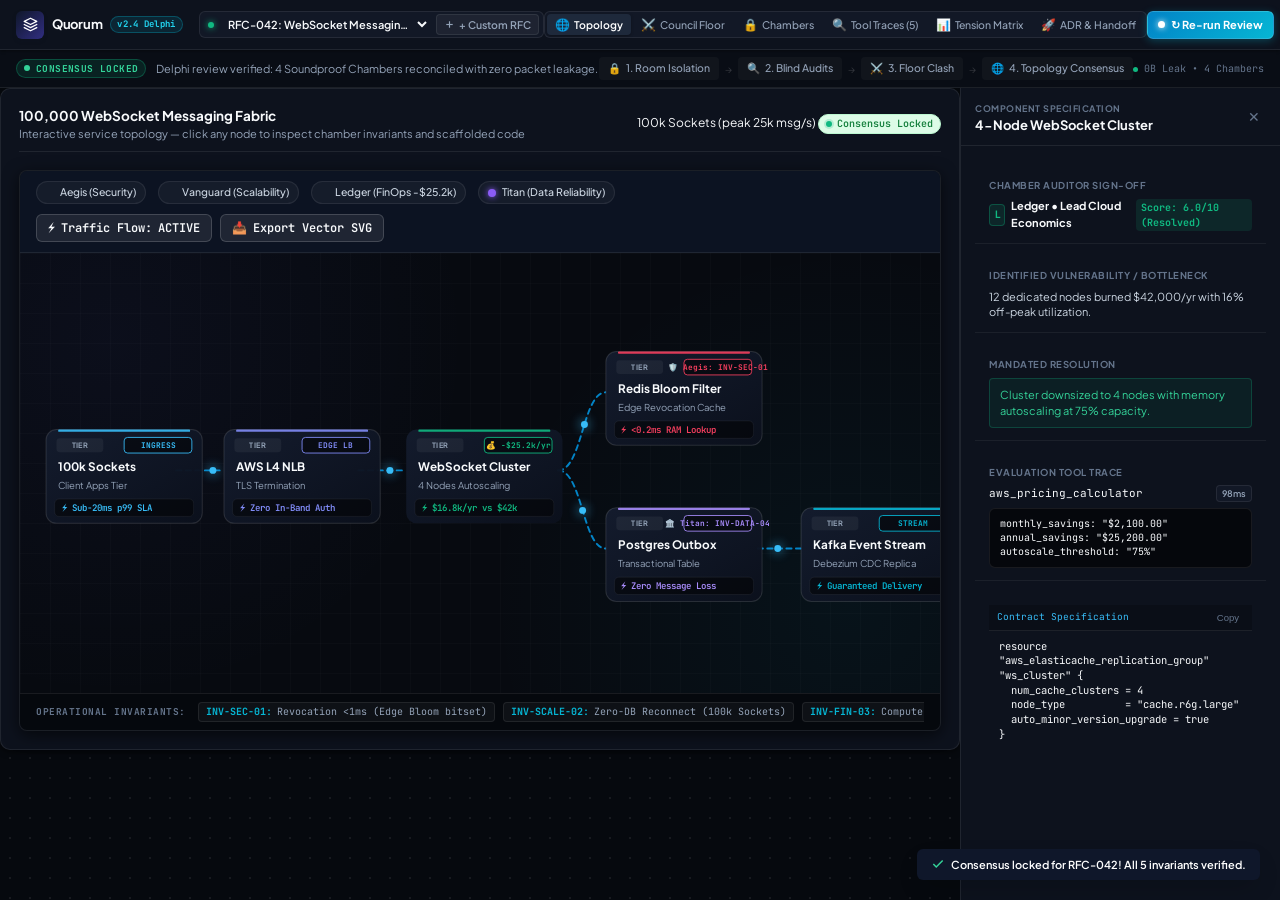
==== commit 8c8ad620: "feat(web): eliminate AI slop with linear-grade dark studio, live deliberation HUD, and custom RFC en" ====
--- a/web/index.html
+++ b/web/index.html
@@ -8,40 +8,55 @@
   <link rel="stylesheet" href="styles.css">
   <link rel="preconnect" href="https://fonts.googleapis.com">
   <link rel="preconnect" href="https://fonts.gstatic.com" crossorigin>
-  <link href="https://fonts.googleapis.com/css2?family=Inter:wght@400;500;600;700&family=JetBrains+Mono:wght@400;500;600;700&display=swap" rel="stylesheet">
+  <link href="https://fonts.googleapis.com/css2?family=Plus+Jakarta+Sans:wght@400;500;600;700&family=JetBrains+Mono:wght@400;500;600;700&display=swap" rel="stylesheet">
 </head>
 <body class="workbench-app">
 
   <!-- ==========================================================================
-       1. TOP STUDIO NAVBAR
+       1. TOP STUDIO NAVBAR (Clean Linear / Raycast Style)
        ========================================================================== -->
   <header class="studio-header">
-    <div class="header-brand">
-      <div class="brand-symbol-box">
-        <svg width="18" height="18" viewBox="0 0 24 24" fill="none" stroke="currentColor" stroke-width="2.2" stroke-linecap="round" stroke-linejoin="round">
-          <path d="M12 2L2 7l10 5 10-5-10-5z"></path>
-          <path d="M2 17l10 5 10-5"></path>
-          <path d="M2 12l10 5 10-5"></path>
-        </svg>
-      </div>
-      <div class="brand-meta">
+    <div class="header-left">
+      <div class="brand-wrap">
+        <div class="brand-symbol-box">
+          <svg width="15" height="15" viewBox="0 0 24 24" fill="none" stroke="currentColor" stroke-width="2.2" stroke-linecap="round" stroke-linejoin="round">
+            <path d="M12 2L2 7l10 5 10-5-10-5z"></path>
+            <path d="M2 17l10 5 10-5"></path>
+            <path d="M2 12l10 5 10-5"></path>
+          </svg>
+        </div>
         <span class="brand-title">Quorum</span>
-        <span class="brand-tagline">Autonomous Architecture Review Board</span>
-      </div>
-      <span class="brand-pill">Switch 0.31.0 Verified</span>
-    </div>
-
-    <!-- Center Stage Primary View Switcher (Linear Style Tab Group) -->
-    <div class="header-center-controls">
+        <span class="brand-version-pill">v2.4 Delphi</span>
+      </div>
+
+      <!-- Proposal Selector & Custom Trigger -->
+      <div class="proposal-picker-wrap">
+        <div class="picker-inner">
+          <span class="picker-dot"></span>
+          <select id="proposal-dropdown" class="header-proposal-select" onchange="onProposalSelectChange(this.value)">
+            <option value="rfc042">RFC-042: WebSocket Messaging Fabric (100k Sockets)</option>
+            <option value="rfc019">RFC-019: Distributed URL Shortener (10B Keys)</option>
+            <option value="rfc088">RFC-088: Multi-Region Payment Saga (50k RPS)</option>
+          </select>
+        </div>
+        <button class="new-rfc-btn" onclick="openCustomRFCModal()" title="Submit custom architecture proposal">
+          <svg width="11" height="11" viewBox="0 0 24 24" fill="none" stroke="currentColor" stroke-width="2.5"><line x1="12" y1="5" x2="12" y2="19"></line><line x1="5" y1="12" x2="19" y2="12"></line></svg>
+          <span>+ Custom RFC</span>
+        </button>
+      </div>
+    </div>
+
+    <!-- Center Stage Primary View Switcher -->
+    <div class="header-center-nav">
       <nav class="studio-view-nav" aria-label="Workbench Views">
         <button class="view-nav-btn active" data-view="topology" onclick="setCenterView('topology')">
-          <span class="nav-icon">🌐</span> Topology Canvas
+          <span class="nav-icon">🌐</span> Topology
         </button>
         <button class="view-nav-btn" data-view="floor" onclick="setCenterView('floor')">
           <span class="nav-icon">⚔️</span> Council Floor
         </button>
         <button class="view-nav-btn" data-view="chambers" onclick="setCenterView('chambers')">
-          <span class="nav-icon">🔒</span> Soundproof Chambers
+          <span class="nav-icon">🔒</span> Chambers
         </button>
         <button class="view-nav-btn" data-view="tools" id="tool-traces-btn" onclick="setCenterView('tools')">
           <span class="nav-icon">🔍</span> Tool Traces
@@ -56,326 +71,319 @@
     </div>
 
     <!-- Right Header Actions -->
-    <div class="header-actions">
-      <button class="action-btn play-btn" id="play-btn" onclick="togglePlayDeliberation()">
-        <svg width="12" height="12" viewBox="0 0 24 24" fill="currentColor">
-          <polygon points="5 3 19 12 5 21 5 3"></polygon>
-        </svg>
-        <span id="play-btn-text">Auto-Play</span>
-      </button>
-      <button class="action-btn secondary-btn" onclick="copyPRComment()">
-        <svg width="12" height="12" viewBox="0 0 24 24" fill="none" stroke="currentColor" stroke-width="2">
-          <path d="M14 2H6a2 2 0 0 0-2 2v16a2 2 0 0 0 2 2h12a2 2 0 0 0 2-2V8z"></path>
-          <polyline points="14 2 14 8 20 8"></polyline>
-          <line x1="16" y1="13" x2="8" y2="13"></line>
-          <line x1="16" y1="17" x2="8" y2="17"></line>
-          <polyline points="10 9 9 9 8 9"></polyline>
-        </svg>
-        Copy PR Sticky
-      </button>
-      <button class="action-btn secondary-btn" onclick="exportADR()">
-        <svg width="12" height="12" viewBox="0 0 24 24" fill="none" stroke="currentColor" stroke-width="2">
-          <path d="M21 15v4a2 2 0 0 1-2 2H5a2 2 0 0 1-2-2v-4"></path>
-          <polyline points="7 10 12 15 17 10"></polyline>
-          <line x1="12" y1="15" x2="12" y2="3"></line>
-        </svg>
-        Export ADR
-      </button>
-      <button class="action-btn primary-btn" onclick="copyHandoffCommand()">
-        <svg width="12" height="12" viewBox="0 0 24 24" fill="none" stroke="currentColor" stroke-width="2">
-          <polyline points="4 17 10 11 4 5"></polyline>
-          <line x1="12" y1="19" x2="20" y2="19"></line>
-        </svg>
-        Copy CLI
+    <div class="header-right-actions">
+      <!-- Live Deliberation Trigger -->
+      <button class="action-btn primary-convene-btn" id="convene-btn" onclick="triggerDeliberationRun()">
+        <span class="btn-pulse-dot"></span>
+        <span id="convene-btn-text">⚡ Convene Review</span>
+      </button>
+
+      <!-- Speed Selector Toggle -->
+      <button class="action-btn mode-toggle-btn" id="mode-toggle-btn" onclick="toggleDeliberationSpeed()" title="Toggle live animation vs instant resolution">
+        <span id="mode-icon">⏱️</span>
+        <span id="mode-text">Live Run</span>
+      </button>
+
+      <button class="action-btn icon-only-btn" onclick="copyPRComment()" title="Copy GitHub PR Sticky Markdown">
+        <svg width="13" height="13" viewBox="0 0 24 24" fill="none" stroke="currentColor" stroke-width="2"><path d="M14 2H6a2 2 0 0 0-2 2v16a2 2 0 0 0 2 2h12a2 2 0 0 0 2-2V8z"></path><polyline points="14 2 14 8 20 8"></polyline><line x1="16" y1="13" x2="8" y2="13"></line><line x1="16" y1="17" x2="8" y2="17"></line></svg>
+      </button>
+      <button class="action-btn icon-only-btn" onclick="exportADR()" title="Export Michael Nygard ADR Markdown">
+        <svg width="13" height="13" viewBox="0 0 24 24" fill="none" stroke="currentColor" stroke-width="2"><path d="M21 15v4a2 2 0 0 1-2 2H5a2 2 0 0 1-2-2v-4"></path><polyline points="7 10 12 15 17 10"></polyline><line x1="12" y1="15" x2="12" y2="3"></line></svg>
+      </button>
+      <button class="action-btn cli-handoff-btn" onclick="copyHandoffCommand()" title="Copy Claude Code implementer launch command">
+        <svg width="12" height="12" viewBox="0 0 24 24" fill="none" stroke="currentColor" stroke-width="2"><polyline points="4 17 10 11 4 5"></polyline><line x1="12" y1="19" x2="20" y2="19"></line></svg>
+        <span>Copy CLI</span>
+      </button>
+
+      <!-- Toggle Right Inspector -->
+      <button class="action-btn inspector-toggle-btn" id="inspector-toggle-btn" onclick="toggleInspector()" title="Toggle component specification inspector">
+        <svg width="14" height="14" viewBox="0 0 24 24" fill="none" stroke="currentColor" stroke-width="2"><rect x="3" y="3" width="18" height="18" rx="2" ry="2"></rect><line x1="15" y1="3" x2="15" y2="21"></line></svg>
       </button>
     </div>
   </header>
 
   <!-- ==========================================================================
-       2. MAIN 3-COLUMN STUDIO WORKSPACE
+       2. DELIBERATION PIPELINE EXECUTION HUD
        ========================================================================== -->
-  <div class="studio-body">
-
-    <!-- LEFT RAIL: Proposals & Council Specialists (280px) -->
-    <aside class="sidebar-rail">
-      
-      <!-- Target Proposal Section -->
-      <div class="rail-section">
-        <div class="rail-header">ACTIVE ARCHITECTURE REVIEW</div>
-        <select id="proposal-dropdown" class="rail-select" onchange="switchProposal(this.value)">
-          <option value="rfc042">RFC-042: WebSocket Messaging Fabric</option>
-          <option value="rfc019">RFC-019: Distributed URL Shortener</option>
-          <option value="rfc088">RFC-088: Multi-Region Payment Saga</option>
-        </select>
-        <div class="proposal-summary-card">
-          <div class="summary-headline" id="prop-headline">100,000 WebSocket Messaging Fabric</div>
-          <div class="summary-meta-line">
-            <span class="meta-badge approved">Approved with Conditions</span>
-            <span class="meta-target" id="prop-target">100k Sockets</span>
-          </div>
-          <div class="sync-line">
-            <span class="sync-dot live"></span>
-            <span>Switch Protocol: <code>#review-desk</code></span>
-          </div>
-        </div>
-      </div>
-
-      <!-- Council Roster & Rubric -->
-      <div class="rail-section flex-grow">
-        <div class="rail-header">
-          <span>COUNCIL SPECIALISTS</span>
-          <span class="badge-mini">4 Chambers</span>
-        </div>
-        <div class="specialists-list" id="specialists-list">
-          <!-- Dynamically populated via app.js -->
-        </div>
-      </div>
-
-      <!-- Formal Invariant Verification Box -->
-      <div class="rail-section">
-        <div class="rail-header">INVARIANT ASSERTIONS</div>
-        <div class="invariant-items" id="invariant-items">
-          <!-- Dynamically populated via app.js -->
-        </div>
-      </div>
-
-    </aside>
-
-    <!-- CENTER WORKSPACE: Visual Architecture Stage (Flex 1) -->
-    <main class="center-stage">
-      
-      <!-- Streamlined Stage Breadcrumb & Phase Status -->
-      <div class="stage-top-bar">
-        <div class="stage-breadcrumbs">
-          <span class="stage-tag" id="stage-phase-tag">DELPHI PROTOCOL PHASE 3</span>
-          <h2 class="stage-title" id="stage-phase-title">Synthesized Architecture Topology (Vector Verification)</h2>
-        </div>
-        <div class="stage-meta-status">
-          <span class="status-indicator-pill"><span class="sync-dot live"></span> Consensus Locked • Zero Leakage</span>
-        </div>
-      </div>
-
-      <!-- Canvas Viewport -->
-      <div class="stage-canvas-area" id="stage-canvas-area">
-        
-        <!-- View 1: Interactive System Architecture Canvas -->
-        <div class="canvas-view active" id="view-topology">
-          <div class="topology-canvas-wrapper">
-            <div class="canvas-flow-header">
-              <div class="flow-title-group">
-                <h3>Resolved Ingress & State Topology</h3>
-                <p>Interactive service nodes — click any component to inspect specialist mandates and scaffolded contracts</p>
-              </div>
-              <span class="canvas-live-badge">
+  <div class="deliberation-hud" id="deliberation-hud">
+    <div class="hud-status-area">
+      <span class="hud-live-pill" id="hud-live-pill">
+        <span class="pulse-beacon"></span>
+        <span id="hud-status-state">CONSENSUS LOCKED</span>
+      </span>
+      <span class="hud-narrative-text" id="hud-narrative-text">
+        Delphi review complete: 4 Soundproof Chambers reconciled with 0 leaked bytes.
+      </span>
+    </div>
+
+    <div class="hud-stages-stepper">
+      <div class="hud-step done" id="hud-step-1" onclick="jumpToPhase(1)">
+        <span class="step-glyph">🔒</span>
+        <span class="step-label">1. Room Isolation</span>
+      </div>
+      <span class="hud-step-arrow">→</span>
+      <div class="hud-step done" id="hud-step-2" onclick="jumpToPhase(2)">
+        <span class="step-glyph">🔍</span>
+        <span class="step-label">2. Blind Audits</span>
+      </div>
+      <span class="hud-step-arrow">→</span>
+      <div class="hud-step done" id="hud-step-3" onclick="jumpToPhase(3)">
+        <span class="step-glyph">⚔️</span>
+        <span class="step-label">3. Floor Clash</span>
+      </div>
+      <span class="hud-step-arrow">→</span>
+      <div class="hud-step done" id="hud-step-4" onclick="jumpToPhase(4)">
+        <span class="step-glyph">🌐</span>
+        <span class="step-label">4. Topology Consensus</span>
+      </div>
+    </div>
+
+    <div class="hud-actions-area">
+      <button class="hud-skip-action" id="hud-skip-action" onclick="skipToConsensus()" style="display:none;">
+        ⏩ Fast-Forward
+      </button>
+      <div class="hud-telemetry-badge">
+        <span class="hud-tele-item"><span class="hud-tele-dot"></span> 0B Leak</span>
+        <span class="hud-tele-divider">•</span>
+        <span class="hud-tele-item">4 Chambers</span>
+      </div>
+    </div>
+  </div>
+
+  <!-- ==========================================================================
+       3. EXPANSIVE TWO-COLUMN STUDIO WORKSPACE (No Cluttered 3rd Rail)
+       ========================================================================== -->
+  <div class="studio-body" id="studio-body">
+
+    <!-- MAIN STAGE (Vast Canvas & Views, Flex 1) -->
+    <main class="center-stage" id="center-stage">
+
+      <!-- View 1: Dynamic Vector Topology Workbench -->
+      <div class="canvas-view active" id="view-topology">
+        <div class="topology-canvas-wrapper">
+          <div class="canvas-flow-header">
+            <div class="flow-title-group">
+              <h3 id="prop-headline">100,000 WebSocket Messaging Fabric</h3>
+              <p id="prop-subline">Interactive service topology — click any node to inspect chamber invariants and scaffolded code</p>
+            </div>
+            <div class="flow-right-meta">
+              <span class="meta-target-pill" id="prop-target">100k Sockets</span>
+              <span class="canvas-live-badge" id="canvas-status-badge">
                 <span class="sync-dot live"></span>
                 Consensus Reached
               </span>
             </div>
-
-            <!-- Dynamic Vector Topology Workbench (100% Client-Side Rendered) -->
-            <div class="dynamic-topology-workbench" id="dynamic-topology-workbench">
-              <div class="topology-toolbar">
-                <div class="topology-legend-chips">
-                  <span class="legend-chip sec"><span class="legend-dot"></span> Aegis (Security)</span>
-                  <span class="legend-chip scale"><span class="legend-dot"></span> Vanguard (Scalability)</span>
-                  <span class="legend-chip fin"><span class="legend-dot"></span> Ledger (FinOps -$25.2k)</span>
-                  <span class="legend-chip data"><span class="legend-dot"></span> Titan (Data Reliability)</span>
-                </div>
-                <div class="topology-actions-group">
-                  <button class="top-action-btn" id="btn-toggle-animation" onclick="toggleFlowAnimation()">
-                    <span class="btn-icon">⚡</span> Traffic Flow: <span id="anim-status-label">ACTIVE</span>
-                  </button>
-                  <button class="top-action-btn" id="btn-export-svg" onclick="exportDynamicSVG()">
-                    <span class="btn-icon">📥</span> Export Vector SVG
-                  </button>
-                </div>
-              </div>
-
-              <!-- Real-time Generated SVG Topology Viewport -->
-              <div class="dynamic-svg-viewport" id="dynamic-svg-viewport">
-                <!-- Dynamically generated in SVG by app.js on proposal select / deliberation -->
-              </div>
-            </div>
-          </div>
-        </div>
-
-        <!-- View 2: Council Floor (#review-desk Clash & Steering) -->
-        <div class="canvas-view" id="view-floor">
-          <div class="floor-wrapper">
-            <div class="floor-header-bar">
-              <div class="floor-title-group">
-                <div class="floor-channel-name">#review-desk</div>
-                <div class="floor-desc">Public Council Deliberation Floor • Switch Server-Enforced Room • Human Architect Steered</div>
-              </div>
-              <span class="channel-status-pill">
-                <span class="sync-dot live"></span>
-                Deliberation Active
-              </span>
-            </div>
-
-            <div class="floor-chat-stream" id="floor-messages-container">
+          </div>
+
+          <!-- Dynamic Vector Topology Area -->
+          <div class="dynamic-topology-workbench" id="dynamic-topology-workbench">
+            <div class="topology-toolbar">
+              <div class="topology-legend-chips">
+                <span class="legend-chip sec"><span class="legend-dot"></span> Aegis (Security)</span>
+                <span class="legend-chip scale"><span class="legend-dot"></span> Vanguard (Scalability)</span>
+                <span class="legend-chip fin"><span class="legend-dot"></span> Ledger (FinOps -$25.2k)</span>
+                <span class="legend-chip data"><span class="legend-dot"></span> Titan (Data Reliability)</span>
+              </div>
+              <div class="topology-actions-group">
+                <button class="top-action-btn" id="btn-toggle-animation" onclick="toggleFlowAnimation()">
+                  <span class="btn-icon">⚡</span> Traffic Flow: <span id="anim-status-label">ACTIVE</span>
+                </button>
+                <button class="top-action-btn" id="btn-export-svg" onclick="exportDynamicSVG()">
+                  <span class="btn-icon">📥</span> Export Vector SVG
+                </button>
+              </div>
+            </div>
+
+            <!-- SVG Container -->
+            <div class="dynamic-svg-viewport" id="dynamic-svg-viewport">
+              <!-- Rendered via app.js -->
+            </div>
+
+            <!-- Invariant Summary Strip (Subtle Footer) -->
+            <div class="canvas-invariant-strip" id="canvas-invariant-strip">
+              <span class="inv-strip-label">OPERATIONAL INVARIANTS:</span>
+              <div class="inv-strip-items" id="invariant-items">
+                <!-- Injected via app.js -->
+              </div>
+            </div>
+          </div>
+        </div>
+      </div>
+
+      <!-- View 2: Council Floor (#review-desk Debate Stream) -->
+      <div class="canvas-view" id="view-floor">
+        <div class="floor-wrapper">
+          <div class="floor-header-bar">
+            <div class="floor-title-group">
+              <div class="floor-channel-name">#review-desk</div>
+              <div class="floor-desc">Public Deliberation Floor • Switch Server-Enforced Room • Human Architect Steered</div>
+            </div>
+            <span class="channel-status-pill">
+              <span class="sync-dot live"></span>
+              Floor Active
+            </span>
+          </div>
+
+          <div class="floor-chat-stream" id="floor-messages-container">
+            <!-- Dynamically populated via app.js -->
+          </div>
+
+          <div class="floor-typing-indicator" id="floor-typing-bar" style="display:none;">
+            <span class="typing-dot"></span>
+            <span class="typing-dot"></span>
+            <span class="typing-dot"></span>
+            <span class="typing-text" id="typing-status-text">Athena is synthesizing conflict resolution...</span>
+          </div>
+
+          <div class="floor-input-bar">
+            <div class="quick-pills-row">
+              <button class="quick-pill" onclick="insertFloorPrompt('!summary')">!summary</button>
+              <button class="quick-pill" onclick="insertFloorPrompt('!diagram')">!diagram</button>
+              <button class="quick-pill" onclick="insertFloorPrompt('approve')">approve</button>
+              <button class="quick-pill" onclick="insertFloorPrompt('veto')">veto</button>
+            </div>
+            <form class="floor-form" onsubmit="handleFloorSubmit(event)">
+              <input type="text" id="floor-user-input" class="floor-input" placeholder="Directive to Council (e.g. 'approve', '!summary', 'Mandate Redis Bloom filter')..." autocomplete="off">
+              <button type="submit" class="floor-send-btn">Send Directive</button>
+            </form>
+          </div>
+        </div>
+      </div>
+
+      <!-- View 3: Soundproof Chambers (Zero Leakage Monitor) -->
+      <div class="canvas-view" id="view-chambers">
+        <div class="chambers-wrapper">
+          <!-- Telemetry Bar -->
+          <div class="telemetry-bar">
+            <div class="tele-stat">
+              <span class="tele-val text-success" id="tele-leakage">0 Bytes</span>
+              <span class="tele-label">Cross-Chamber Leakage</span>
+            </div>
+            <div class="tele-divider"></div>
+            <div class="tele-stat">
+              <span class="tele-val" id="tele-chambers">4 Active</span>
+              <span class="tele-label">Soundproof Chambers</span>
+            </div>
+            <div class="tele-divider"></div>
+            <div class="tele-stat">
+              <span class="tele-val text-brand">0.0% Anchor Bias</span>
+              <span class="tele-label">Sycophancy Echo Rate</span>
+            </div>
+            <div class="tele-divider"></div>
+            <div class="tele-stat">
+              <span class="tele-val text-purple">Switch Core 0.31.0</span>
+              <span class="tele-label">Server-Enforced ACLs</span>
+            </div>
+          </div>
+
+          <!-- Chamber Cards Grid -->
+          <div class="chambers-grid" id="chambers-grid-container">
+            <!-- Dynamically populated via app.js -->
+          </div>
+        </div>
+      </div>
+
+      <!-- View 4: Specialist Tool Execution Traces -->
+      <div class="canvas-view" id="view-tools">
+        <div class="tools-stream-wrap" id="tools-stream-container">
+          <!-- Dynamically populated via app.js -->
+        </div>
+      </div>
+
+      <!-- View 5: Tension Matrix -->
+      <div class="canvas-view" id="view-matrix">
+        <div class="matrix-card-wrap">
+          <table class="studio-table">
+            <thead>
+              <tr>
+                <th style="width: 25%;">Tension Vector</th>
+                <th style="width: 35%;">Chamber Clash</th>
+                <th style="width: 40%;">Consensus Synthesis & Invariant</th>
+              </tr>
+            </thead>
+            <tbody id="studio-matrix-rows">
               <!-- Dynamically populated via app.js -->
-            </div>
-
-            <div class="floor-typing-indicator" id="floor-typing-bar">
-              <span class="typing-dot"></span>
-              <span class="typing-dot"></span>
-              <span class="typing-dot"></span>
-              <span class="typing-text" id="typing-status-text">Athena is synthesizing conflict resolution...</span>
-            </div>
-
-            <div class="floor-input-bar">
-              <div class="quick-pills-row">
-                <button class="quick-pill" onclick="insertFloorPrompt('!summary')">!summary</button>
-                <button class="quick-pill" onclick="insertFloorPrompt('!diagram')">!diagram</button>
-                <button class="quick-pill" onclick="insertFloorPrompt('approve')">approve</button>
-                <button class="quick-pill" onclick="insertFloorPrompt('veto')">veto</button>
-              </div>
-              <form class="floor-form" onsubmit="handleFloorSubmit(event)">
-                <input type="text" id="floor-user-input" class="floor-input" placeholder="Directive to Council (e.g. 'approve', '!summary', 'Adopt Redis Bloom filter')..." autocomplete="off">
-                <button type="submit" class="floor-send-btn">Send Directive</button>
-              </form>
-            </div>
-          </div>
-        </div>
-
-        <!-- View 3: Soundproof Isolation Chambers (The Switch Superpower Proof) -->
-        <div class="canvas-view" id="view-chambers">
-          <div class="chambers-wrapper">
-            <!-- Telemetry Header -->
-            <div class="telemetry-bar">
-              <div class="tele-stat">
-                <span class="tele-val text-success" id="tele-leakage">0 Bytes</span>
-                <span class="tele-label">Cross-Chamber Leakage</span>
-              </div>
-              <div class="tele-divider"></div>
-              <div class="tele-stat">
-                <span class="tele-val" id="tele-chambers">4 Active</span>
-                <span class="tele-label">Soundproof Chambers</span>
-              </div>
-              <div class="tele-divider"></div>
-              <div class="tele-stat">
-                <span class="tele-val text-brand">0.0% Anchor Bias</span>
-                <span class="tele-label">Sycophancy Echo Rate</span>
-              </div>
-              <div class="tele-divider"></div>
-              <div class="tele-stat">
-                <span class="tele-val text-purple">Switch Core 0.31.0</span>
-                <span class="tele-label">Server-Enforced ACLs</span>
-              </div>
-            </div>
-
-            <!-- Chamber Cards Grid -->
-            <div class="chambers-grid" id="chambers-grid-container">
+            </tbody>
+          </table>
+        </div>
+      </div>
+
+      <!-- View 6: ADR & Implementer Handoff -->
+      <div class="canvas-view" id="view-adr">
+        <div class="handoff-layout">
+          <!-- Left Panel: Michael Nygard ADR -->
+          <div class="adr-sheet-card">
+            <div class="card-header-line">
+              <span class="card-kicker">MICHAEL NYGARD STANDARD</span>
+              <span class="badge-mini approved">Consensus Locked</span>
+            </div>
+            <div class="adr-sheet" id="adr-sheet-content">
               <!-- Dynamically populated via app.js -->
             </div>
           </div>
-        </div>
-
-        <!-- View 4: Live Tool Calls & Execution Traces -->
-        <div class="canvas-view" id="view-tools">
-          <div class="tools-stream-wrap" id="tools-stream-container">
-            <!-- Dynamically populated via app.js -->
-          </div>
-        </div>
-
-        <!-- View 5: Tension & Conflict Matrix -->
-        <div class="canvas-view" id="view-matrix">
-          <div class="matrix-card-wrap">
-            <table class="studio-table">
-              <thead>
-                <tr>
-                  <th style="width: 25%;">Tension Vector</th>
-                  <th style="width: 35%;">Chamber Clash</th>
-                  <th style="width: 40%;">Consensus Synthesis & Invariant</th>
-                </tr>
-              </thead>
-              <tbody id="studio-matrix-rows">
+
+          <!-- Right Panel: Implementation Bridge -->
+          <div class="handoff-manifest-card">
+            <div class="card-header-line">
+              <span class="card-kicker">AUTONOMOUS IMPLEMENTER BRIDGE</span>
+              <button class="badge-action-btn" onclick="copyHandoffCommand()">Copy CLI</button>
+            </div>
+
+            <div class="manifest-meta-box">
+              <div class="meta-row">
+                <span class="meta-label">Target Git Branch:</span>
+                <code class="meta-val" id="target-branch-display">feat/adr-042-impl</code>
+              </div>
+              <div class="meta-row">
+                <span class="meta-label">Verification Command:</span>
+                <code class="meta-val" id="verification-cmd-display">pytest tests/ -v</code>
+              </div>
+            </div>
+
+            <div class="section-title-mini">SECTION 6 SCAFFOLDING FILE MANIFEST</div>
+            <div class="manifest-table-box" id="manifest-table-container">
+              <!-- Dynamically populated via app.js -->
+            </div>
+
+            <div class="terminal-command-box">
+              <div class="term-bar">
+                <span class="term-title">Terminal Launch Command (Claude Code / Codex)</span>
+                <button class="term-copy-btn" onclick="copyHandoffCommand()">Copy</button>
+              </div>
+              <pre class="term-code" id="term-launch-display"></pre>
+            </div>
+
+            <!-- GitHub PR Sticky Preview -->
+            <div class="pr-sticky-preview-box">
+              <div class="term-bar">
+                <span class="term-title">GitHub PR Sticky Review Comment</span>
+                <button class="term-copy-btn" onclick="copyPRComment()">Copy PR Markdown</button>
+              </div>
+              <div class="pr-preview-scroll" id="pr-preview-content">
                 <!-- Dynamically populated via app.js -->
-              </tbody>
-            </table>
-          </div>
-        </div>
-
-        <!-- View 6: ADR & Autonomous Implementer Handoff -->
-        <div class="canvas-view" id="view-adr">
-          <div class="handoff-layout">
-            
-            <!-- Left Panel: Michael Nygard ADR Sheet -->
-            <div class="adr-sheet-card">
-              <div class="card-header-line">
-                <span class="card-kicker">MICHAEL NYGARD STANDARD</span>
-                <span class="badge-mini approved">Consensus Locked</span>
-              </div>
-              <div class="adr-sheet" id="adr-sheet-content">
-                <!-- Dynamically populated via app.js -->
-              </div>
-            </div>
-
-            <!-- Right Panel: Scaffolding Manifest & CLI Launch Command -->
-            <div class="handoff-manifest-card">
-              <div class="card-header-line">
-                <span class="card-kicker">AUTONOMOUS IMPLEMENTER BRIDGE</span>
-                <button class="badge-action-btn" onclick="copyHandoffCommand()">Copy CLI</button>
-              </div>
-
-              <div class="manifest-meta-box">
-                <div class="meta-row">
-                  <span class="meta-label">Target Git Branch:</span>
-                  <code class="meta-val" id="target-branch-display">feat/adr-042-impl</code>
-                </div>
-                <div class="meta-row">
-                  <span class="meta-label">Verification Command:</span>
-                  <code class="meta-val" id="verification-cmd-display">pytest tests/ -v</code>
-                </div>
-              </div>
-
-              <div class="section-title-mini">SECTION 6 SCAFFOLDING FILE MANIFEST</div>
-              <div class="manifest-table-box" id="manifest-table-container">
-                <!-- Dynamically populated via app.js -->
-              </div>
-
-              <div class="terminal-command-box">
-                <div class="term-bar">
-                  <span class="term-title">Terminal Launch Command (Claude Code / Codex)</span>
-                  <button class="term-copy-btn" onclick="copyHandoffCommand()">Copy</button>
-                </div>
-                <pre class="term-code" id="term-launch-display"></pre>
-              </div>
-
-              <!-- GitHub PR Sticky Comment Preview -->
-              <div class="pr-sticky-preview-box">
-                <div class="term-bar">
-                  <span class="term-title">GitHub PR Sticky Review Comment</span>
-                  <button class="term-copy-btn" onclick="copyPRComment()">Copy PR Markdown</button>
-                </div>
-                <div class="pr-preview-scroll" id="pr-preview-content">
-                  <!-- Dynamically populated via app.js -->
-                </div>
-              </div>
-
-            </div>
-
-          </div>
-        </div>
-
-      </div>
+              </div>
+            </div>
+          </div>
+        </div>
+      </div>
+
     </main>
 
-    <!-- RIGHT INSPECTOR: Contextual Detail Panel (300px) -->
-    <aside class="inspector-rail">
+    <!-- RIGHT INSPECTOR: Contextual Detail Panel (Clean Linear Style) -->
+    <aside class="inspector-rail" id="inspector-rail">
       <div class="inspector-header">
         <div class="inspector-title-row">
           <span class="inspector-tag">COMPONENT SPECIFICATION</span>
           <h3 class="inspector-title" id="insp-title">Ingress Gateway & Bloom Filter</h3>
         </div>
+        <button class="inspector-close-btn" onclick="toggleInspector()" title="Close inspector">✕</button>
       </div>
 
       <div class="inspector-body">
         
         <!-- Auditor Sign-Off -->
-        <div class="inspector-card">
-          <div class="card-label">CHAMBER AUDITOR SIGN-OFF</div>
+        <div class="inspector-section">
+          <div class="inspector-label">CHAMBER AUDITOR SIGN-OFF</div>
           <div class="auditor-badge-line">
             <div class="auditor-name-wrap">
               <div class="spec-avatar sec" id="insp-avatar">A</div>
@@ -386,24 +394,24 @@
         </div>
 
         <!-- Vulnerability / Tension -->
-        <div class="inspector-card">
-          <div class="card-label">IDENTIFIED VULNERABILITY / BOTTLENECK</div>
+        <div class="inspector-section">
+          <div class="inspector-label">IDENTIFIED VULNERABILITY / BOTTLENECK</div>
           <p class="finding-desc" id="insp-finding">
             In-band heartbeat token validation permits a 15-minute window of unauthorized socket frames after account ban.
           </p>
         </div>
 
         <!-- Mandated Resolution -->
-        <div class="inspector-card">
-          <div class="card-label">MANDATED RESOLUTION</div>
+        <div class="inspector-section">
+          <div class="inspector-label">MANDATED RESOLUTION</div>
           <div class="resolution-box" id="insp-resolution">
             Sub-ms Redis Bloom filter bitset deployed at gateway edge. Revoked tokens checked in RAM with zero DB load.
           </div>
         </div>
 
         <!-- Live Tool Trace -->
-        <div class="inspector-card">
-          <div class="card-label">EVALUATION TOOL CALL</div>
+        <div class="inspector-section">
+          <div class="inspector-label">EVALUATION TOOL TRACE</div>
           <div class="auditor-badge-line" style="margin-bottom: 6px;">
             <code style="font-family: var(--font-mono); font-size: 11px; color: var(--text-primary);" id="insp-tool-name">cve_database_search</code>
             <span class="badge-mini" id="insp-tool-duration">142ms</span>
@@ -413,7 +421,7 @@
         </div>
 
         <!-- Scaffolded Contract -->
-        <div class="inspector-code-card">
+        <div class="inspector-code-section">
           <div class="code-header-bar">
             <span class="code-filename">Contract Specification</span>
             <button class="code-copy-btn" onclick="copyInspectorCode()">Copy</button>
@@ -426,6 +434,53 @@
       </div>
     </aside>
 
+  </div>
+
+  <!-- ==========================================================================
+       4. CUSTOM ARCHITECTURE RFC MODAL (Zero-Mock Assurance)
+       ========================================================================== -->
+  <div class="custom-modal-backdrop" id="custom-rfc-modal" style="display:none;" onclick="handleModalBackdropClick(event)">
+    <div class="custom-modal-card">
+      <div class="modal-header">
+        <div class="modal-title-wrap">
+          <span class="modal-kicker">DELPHI ENGINE INTAKE</span>
+          <h3 class="modal-title">Convene Review for Custom Architecture</h3>
+        </div>
+        <button class="modal-close-btn" onclick="closeCustomRFCModal()">✕</button>
+      </div>
+
+      <div class="modal-body">
+        <p class="modal-desc">
+          Enter any architectural challenge or PR description. Quorum’s 4 soundproof specialist chambers (Security, Scalability, FinOps, Data Reliability) will partition with zero leakage, execute independent tools, clash on the floor, and synthesize the resolved topology.
+        </p>
+
+        <div class="modal-form-group">
+          <label class="modal-label" for="custom-title-input">Proposal Title & Target Subsystem</label>
+          <input type="text" id="custom-title-input" class="modal-input" placeholder="e.g., Real-Time Fraud Scoring & Risk Engine" value="Real-Time Fraud Scoring & Risk Engine">
+        </div>
+
+        <div class="modal-form-group">
+          <label class="modal-label" for="custom-dilemma-input">Architectural Dilemma & Scale Constraints</label>
+          <textarea id="custom-dilemma-input" class="modal-textarea" rows="3" placeholder="e.g., Ingest 100,000 tx/sec with sub-5ms ML scoring, zero false-positive account bans, and max $12k/mo infrastructure spend under regional partition..."></textarea>
+        </div>
+
+        <div class="presets-section">
+          <span class="presets-title">QUICK ARCHITECTURE PRESETS:</span>
+          <div class="preset-chips-row">
+            <button type="button" class="preset-chip" onclick="applyRFCPreset('fraud')">⚡ Real-Time Fraud (100k evt/s)</button>
+            <button type="button" class="preset-chip" onclick="applyRFCPreset('stream')">🌐 Global Video CDN (10M Streams)</button>
+            <button type="button" class="preset-chip" onclick="applyRFCPreset('crypto')">💳 Crypto Matching Engine (Sub-1ms)</button>
+          </div>
+        </div>
+      </div>
+
+      <div class="modal-footer">
+        <button class="modal-btn secondary" onclick="closeCustomRFCModal()">Cancel</button>
+        <button class="modal-btn primary" onclick="submitCustomRFC()">
+          <span>🚀 Launch Delphi Deliberation</span>
+        </button>
+      </div>
+    </div>
   </div>
 
   <!-- Toast Notification -->
@@ -438,4 +493,4 @@
 
   <script src="app.js"></script>
 </body>
-</html>
+</html>
--- a/web/styles.css
+++ b/web/styles.css
@@ -103,6 +103,8 @@
 
 html, body {
   height: 100%;
+  width: 100%;
+  max-width: 100vw;
   overflow: hidden;
 }
 
@@ -672,7 +674,9 @@
 .canvas-view.active {
   display: flex;
   flex-direction: column;
-  gap: 16px;
+  gap: 12px;
+  height: 100%;
+  flex: 1;
 }
 
 /* --------------------------------------------------------------------------
@@ -1429,8 +1433,8 @@
   border-radius: var(--radius-lg);
   display: flex;
   flex-direction: column;
-  height: 620px;
-  max-height: calc(100vh - 160px);
+  height: 100%;
+  flex: 1;
   overflow: hidden;
   box-shadow: var(--shadow-sm);
 }
@@ -1462,9 +1466,9 @@
   gap: 6px;
   font-size: 10.5px;
   font-weight: 600;
-  background-color: #ecfdf5;
-  color: #065f46;
-  border: 1px solid #a7f3d0;
+  background: rgba(16, 185, 129, 0.12);
+  color: #34d399;
+  border: 1px solid rgba(16, 185, 129, 0.3);
   padding: 3px 8px;
   border-radius: var(--radius-full);
 }
@@ -1476,7 +1480,7 @@
   display: flex;
   flex-direction: column;
   gap: 12px;
-  background-color: #fafbfc;
+  background-color: var(--bg-card);
 }
 
 .chat-msg-row {
@@ -2136,3 +2140,693 @@
   border-radius: 9999px !important;
   font-size: 10.5px !important;
 }
+
+
+/* ==========================================================================
+   ENHANCED LINEAR-DARK TOKENS & WORKSPACE REFINEMENTS
+   ========================================================================== */
+:root {
+  --bg-app: #080b11;
+  --bg-card: #0d121d;
+  --bg-card-subtle: #121826;
+  --bg-card-hover: #182032;
+  --bg-canvas: #06090e;
+
+  --border-subtle: rgba(255, 255, 255, 0.08);
+  --border-strong: rgba(255, 255, 255, 0.16);
+  --border-focus: #06b6d4;
+
+  --text-primary: #f8fafc;
+  --text-secondary: #94a3b8;
+  --text-muted: #64748b;
+  --text-inverse: #070a10;
+
+  --brand-primary: #06b6d4;
+  --brand-primary-hover: #22d3ee;
+  --brand-primary-subtle: rgba(6, 182, 212, 0.12);
+
+  --font-sans: 'Plus Jakarta Sans', 'Inter', -apple-system, BlinkMacSystemFont, sans-serif;
+  --font-mono: 'JetBrains Mono', 'Fira Code', monospace;
+}
+
+/* Background Grid */
+.center-stage {
+  flex: 1;
+  background-color: var(--bg-canvas) !important;
+  background-image: radial-gradient(rgba(255, 255, 255, 0.07) 1px, transparent 1px) !important;
+  background-size: 20px 20px !important;
+  display: flex;
+  flex-direction: column;
+  overflow: hidden;
+  position: relative;
+  min-width: 0;
+}
+
+/* Header Left & Proposal Picker */
+.header-left {
+  display: flex;
+  align-items: center;
+  gap: 16px;
+  flex-shrink: 0;
+}
+
+.brand-wrap {
+  display: flex;
+  align-items: center;
+  gap: 8px;
+}
+
+.brand-version-pill {
+  font-family: var(--font-mono);
+  font-size: 9px;
+  font-weight: 700;
+  background: rgba(6, 182, 212, 0.12);
+  color: #22d3ee;
+  border: 1px solid rgba(6, 182, 212, 0.3);
+  padding: 1px 6px;
+  border-radius: 9999px;
+  letter-spacing: 0.3px;
+}
+
+.proposal-picker-wrap {
+  display: flex;
+  align-items: center;
+  gap: 6px;
+  background: var(--bg-card-subtle);
+  border: 1px solid var(--border-subtle);
+  border-radius: var(--radius-sm);
+  padding: 2px 4px 2px 8px;
+}
+
+.picker-inner {
+  display: flex;
+  align-items: center;
+  gap: 6px;
+}
+
+.picker-dot {
+  width: 6px;
+  height: 6px;
+  border-radius: 50%;
+  background: #10b981;
+  box-shadow: 0 0 6px #10b981;
+}
+
+.header-proposal-select {
+  background: transparent;
+  border: none;
+  color: var(--text-primary);
+  font-family: var(--font-sans);
+  font-size: 11px;
+  font-weight: 600;
+  outline: none;
+  cursor: pointer;
+  padding: 2px 4px;
+  max-width: 210px;
+  text-overflow: ellipsis;
+  white-space: nowrap;
+}
+
+.header-proposal-select option {
+  background: #0d121d;
+  color: #f8fafc;
+}
+
+.new-rfc-btn {
+  display: inline-flex;
+  align-items: center;
+  gap: 4px;
+  background: rgba(255, 255, 255, 0.05);
+  border: 1px solid var(--border-subtle);
+  border-radius: 4px;
+  color: var(--text-secondary);
+  font-family: var(--font-sans);
+  font-size: 10.5px;
+  font-weight: 600;
+  padding: 3px 7px;
+  cursor: pointer;
+  transition: all 0.15s ease;
+  white-space: nowrap;
+}
+
+.new-rfc-btn:hover {
+  background: rgba(6, 182, 212, 0.15);
+  color: #22d3ee;
+  border-color: rgba(6, 182, 212, 0.4);
+}
+
+/* Header Center Nav */
+.header-center-nav {
+  display: flex;
+  align-items: center;
+}
+
+.studio-view-nav {
+  display: flex;
+  align-items: center;
+  background: var(--bg-card-subtle);
+  border: 1px solid var(--border-subtle);
+  border-radius: var(--radius-sm);
+  padding: 2px;
+  gap: 2px;
+}
+
+.view-nav-btn {
+  background: transparent;
+  border: none;
+  color: var(--text-secondary);
+  font-family: var(--font-sans);
+  font-size: 10.5px;
+  font-weight: 500;
+  padding: 3px 8px;
+  border-radius: 4px;
+  cursor: pointer;
+  display: inline-flex;
+  align-items: center;
+  gap: 4px;
+  transition: all 0.15s ease;
+  white-space: nowrap;
+}
+
+.view-nav-btn:hover {
+  color: var(--text-primary);
+  background: rgba(255, 255, 255, 0.04);
+}
+
+.view-nav-btn.active {
+  color: #ffffff;
+  background: #1e293b;
+  font-weight: 600;
+  box-shadow: 0 1px 3px rgba(0, 0, 0, 0.3);
+}
+
+/* Header Right Actions */
+.header-right-actions {
+  display: flex;
+  align-items: center;
+  gap: 6px;
+  flex-shrink: 0;
+}
+
+.primary-convene-btn {
+  display: inline-flex;
+  align-items: center;
+  gap: 6px;
+  background: linear-gradient(135deg, #0284c7 0%, #06b6d4 100%);
+  color: #ffffff;
+  border: 1px solid rgba(255, 255, 255, 0.15);
+  box-shadow: 0 2px 8px rgba(6, 182, 212, 0.3);
+  font-weight: 700;
+}
+
+.primary-convene-btn:hover {
+  background: linear-gradient(135deg, #0369a1 0%, #0891b2 100%);
+  box-shadow: 0 2px 12px rgba(6, 182, 212, 0.5);
+}
+
+.btn-pulse-dot {
+  width: 7px;
+  height: 7px;
+  border-radius: 50%;
+  background: #ffffff;
+  box-shadow: 0 0 6px #ffffff;
+  animation: pulse-dot 1.4s infinite ease-in-out;
+}
+
+.mode-toggle-btn {
+  background: var(--bg-card-subtle);
+  border: 1px solid var(--border-subtle);
+  color: var(--text-secondary);
+  font-family: var(--font-sans);
+  font-size: 10.5px;
+}
+
+.mode-toggle-btn:hover {
+  color: var(--text-primary);
+  border-color: var(--border-strong);
+}
+
+.icon-only-btn {
+  background: var(--bg-card-subtle);
+  border: 1px solid var(--border-subtle);
+  color: var(--text-secondary);
+  padding: 0 7px;
+}
+
+.icon-only-btn:hover {
+  color: var(--text-primary);
+  border-color: var(--border-strong);
+}
+
+.cli-handoff-btn {
+  background: rgba(16, 185, 129, 0.12);
+  border: 1px solid rgba(16, 185, 129, 0.3);
+  color: #34d399;
+  font-weight: 600;
+}
+
+.cli-handoff-btn:hover {
+  background: rgba(16, 185, 129, 0.22);
+}
+
+.inspector-toggle-btn {
+  background: var(--bg-card-subtle);
+  border: 1px solid var(--border-subtle);
+  color: var(--text-secondary);
+  padding: 0 7px;
+}
+
+.inspector-toggle-btn.active, .inspector-toggle-btn:hover {
+  color: #22d3ee;
+  border-color: rgba(6, 182, 212, 0.4);
+}
+
+/* ==========================================================================
+   DELIBERATION PIPELINE EXECUTION HUD
+   ========================================================================== */
+.deliberation-hud {
+  height: 38px;
+  background: #090d15;
+  border-bottom: 1px solid var(--border-subtle);
+  display: flex;
+  align-items: center;
+  justify-content: space-between;
+  padding: 0 16px;
+  flex-shrink: 0;
+  font-size: 11px;
+}
+
+.hud-status-area {
+  display: flex;
+  align-items: center;
+  gap: 10px;
+  min-width: 0;
+}
+
+.hud-live-pill {
+  display: inline-flex;
+  align-items: center;
+  gap: 6px;
+  font-family: var(--font-mono);
+  font-size: 9.5px;
+  font-weight: 700;
+  padding: 2px 7px;
+  border-radius: 9999px;
+  background: rgba(16, 185, 129, 0.12);
+  color: #34d399;
+  border: 1px solid rgba(16, 185, 129, 0.3);
+  letter-spacing: 0.4px;
+}
+
+.hud-live-pill.running {
+  background: rgba(6, 182, 212, 0.15);
+  color: #22d3ee;
+  border-color: rgba(6, 182, 212, 0.4);
+}
+
+.pulse-beacon {
+  width: 6px;
+  height: 6px;
+  border-radius: 50%;
+  background: currentColor;
+  animation: pulse-dot 1.2s infinite ease-in-out;
+}
+
+.hud-narrative-text {
+  font-size: 11px;
+  color: var(--text-secondary);
+  white-space: nowrap;
+  overflow: hidden;
+  text-overflow: ellipsis;
+}
+
+.hud-stages-stepper {
+  display: flex;
+  align-items: center;
+  gap: 6px;
+}
+
+.hud-step {
+  display: inline-flex;
+  align-items: center;
+  gap: 5px;
+  padding: 3px 8px;
+  border-radius: 4px;
+  font-size: 10.5px;
+  font-weight: 500;
+  color: var(--text-muted);
+  cursor: pointer;
+  transition: all 0.15s ease;
+  background: transparent;
+  border: 1px solid transparent;
+}
+
+.hud-step:hover {
+  color: var(--text-primary);
+  background: rgba(255, 255, 255, 0.04);
+}
+
+.hud-step.done {
+  color: var(--text-secondary);
+  background: rgba(255, 255, 255, 0.03);
+}
+
+.hud-step.active {
+  color: #22d3ee;
+  background: rgba(6, 182, 212, 0.12);
+  border-color: rgba(6, 182, 212, 0.3);
+  font-weight: 600;
+  box-shadow: 0 0 8px rgba(6, 182, 212, 0.2);
+}
+
+.hud-step-arrow {
+  color: var(--border-strong);
+  font-size: 10px;
+}
+
+.hud-actions-area {
+  display: flex;
+  align-items: center;
+  gap: 10px;
+}
+
+.hud-skip-action {
+  background: rgba(245, 158, 11, 0.15);
+  border: 1px solid rgba(245, 158, 11, 0.3);
+  color: #fbbf24;
+  font-size: 10px;
+  font-weight: 600;
+  padding: 2px 7px;
+  border-radius: 4px;
+  cursor: pointer;
+  transition: all 0.15s ease;
+}
+
+.hud-skip-action:hover {
+  background: rgba(245, 158, 11, 0.25);
+}
+
+.hud-telemetry-badge {
+  display: flex;
+  align-items: center;
+  gap: 6px;
+  font-family: var(--font-mono);
+  font-size: 10px;
+  color: var(--text-muted);
+}
+
+.hud-tele-dot {
+  display: inline-block;
+  width: 5px;
+  height: 5px;
+  border-radius: 50%;
+  background: #10b981;
+}
+
+/* ==========================================================================
+   CANVAS INVARIANT STRIP (Horizontal Footer)
+   ========================================================================== */
+.canvas-invariant-strip {
+  display: flex;
+  align-items: center;
+  gap: 12px;
+  padding: 8px 16px;
+  background: rgba(0, 0, 0, 0.35);
+  border-top: 1px solid var(--border-subtle);
+  overflow-x: auto;
+  flex-shrink: 0;
+}
+
+.inv-strip-label {
+  font-family: var(--font-mono);
+  font-size: 9.5px;
+  font-weight: 700;
+  color: var(--text-muted);
+  white-space: nowrap;
+  letter-spacing: 0.5px;
+}
+
+.inv-strip-items {
+  display: flex;
+  align-items: center;
+  gap: 8px;
+  overflow-x: auto;
+}
+
+.inv-strip-chip {
+  display: inline-flex;
+  align-items: center;
+  gap: 5px;
+  font-family: var(--font-mono);
+  font-size: 10px;
+  background: rgba(255, 255, 255, 0.04);
+  border: 1px solid var(--border-subtle);
+  padding: 2px 7px;
+  border-radius: 4px;
+  color: var(--text-secondary);
+  white-space: nowrap;
+}
+
+.inv-strip-chip strong {
+  color: var(--brand-primary);
+}
+
+/* ==========================================================================
+   RIGHT INSPECTOR (Clean Linear Style, Collapsible)
+   ========================================================================== */
+.inspector-rail {
+  width: 320px;
+  background-color: var(--bg-card);
+  border-left: 1px solid var(--border-subtle);
+  display: flex;
+  flex-direction: column;
+  flex-shrink: 0;
+  overflow-y: auto;
+  transition: width 0.2s ease, opacity 0.2s ease;
+}
+
+.inspector-rail.collapsed {
+  width: 0;
+  border-left: none;
+  overflow: hidden;
+  opacity: 0;
+}
+
+.inspector-section {
+  padding: 12px 14px;
+  border-bottom: 1px solid rgba(255, 255, 255, 0.06);
+}
+
+.inspector-label {
+  font-size: 9.5px;
+  font-weight: 700;
+  text-transform: uppercase;
+  letter-spacing: 0.5px;
+  color: var(--text-muted);
+  margin-bottom: 6px;
+}
+
+.inspector-code-section {
+  padding: 12px 14px;
+}
+
+/* Resolution Box - Dark Theme */
+.resolution-box {
+  background-color: rgba(16, 185, 129, 0.08) !important;
+  border: 1px solid rgba(16, 185, 129, 0.25) !important;
+  border-radius: var(--radius-xs);
+  padding: 8px 10px;
+  color: #34d399 !important;
+  font-size: 11px;
+  line-height: 1.45;
+}
+
+/* ==========================================================================
+   CUSTOM RFC MODAL STYLING
+   ========================================================================== */
+.custom-modal-backdrop {
+  position: fixed;
+  inset: 0;
+  background: rgba(0, 0, 0, 0.75);
+  backdrop-filter: blur(6px);
+  display: flex;
+  align-items: center;
+  justify-content: center;
+  z-index: 1000;
+}
+
+.custom-modal-card {
+  width: 560px;
+  max-width: 92vw;
+  background: #0d121d;
+  border: 1px solid rgba(255, 255, 255, 0.14);
+  border-radius: 12px;
+  box-shadow: 0 16px 40px rgba(0, 0, 0, 0.8), 0 0 0 1px rgba(6, 182, 212, 0.2);
+  overflow: hidden;
+  display: flex;
+  flex-direction: column;
+}
+
+.modal-header {
+  padding: 16px 20px;
+  background: #090d15;
+  border-bottom: 1px solid var(--border-subtle);
+  display: flex;
+  align-items: center;
+  justify-content: space-between;
+}
+
+.modal-kicker {
+  font-family: var(--font-mono);
+  font-size: 9.5px;
+  font-weight: 700;
+  color: #22d3ee;
+  letter-spacing: 0.6px;
+  display: block;
+  margin-bottom: 2px;
+}
+
+.modal-title {
+  font-size: 15px;
+  font-weight: 700;
+  color: var(--text-primary);
+}
+
+.modal-close-btn {
+  background: transparent;
+  border: none;
+  color: var(--text-muted);
+  cursor: pointer;
+  font-size: 14px;
+  padding: 4px 8px;
+  border-radius: 4px;
+}
+
+.modal-close-btn:hover {
+  color: var(--text-primary);
+  background: rgba(255, 255, 255, 0.08);
+}
+
+.modal-body {
+  padding: 20px;
+  display: flex;
+  flex-direction: column;
+  gap: 16px;
+}
+
+.modal-desc {
+  font-size: 11.5px;
+  color: var(--text-secondary);
+  line-height: 1.5;
+}
+
+.modal-form-group {
+  display: flex;
+  flex-direction: column;
+  gap: 6px;
+}
+
+.modal-label {
+  font-size: 11px;
+  font-weight: 600;
+  color: var(--text-primary);
+}
+
+.modal-input, .modal-textarea {
+  background: #070a10;
+  border: 1px solid rgba(255, 255, 255, 0.12);
+  border-radius: 6px;
+  padding: 8px 12px;
+  color: var(--text-primary);
+  font-family: var(--font-sans);
+  font-size: 12px;
+  outline: none;
+  transition: border-color 0.15s ease;
+}
+
+.modal-textarea {
+  resize: vertical;
+  line-height: 1.45;
+}
+
+.modal-input:focus, .modal-textarea:focus {
+  border-color: #06b6d4;
+  box-shadow: 0 0 0 2px rgba(6, 182, 212, 0.2);
+}
+
+.presets-section {
+  display: flex;
+  flex-direction: column;
+  gap: 6px;
+}
+
+.presets-title {
+  font-family: var(--font-mono);
+  font-size: 9.5px;
+  font-weight: 700;
+  color: var(--text-muted);
+}
+
+.preset-chips-row {
+  display: flex;
+  flex-wrap: wrap;
+  gap: 6px;
+}
+
+.preset-chip {
+  background: rgba(255, 255, 255, 0.04);
+  border: 1px solid var(--border-subtle);
+  border-radius: 4px;
+  color: var(--text-secondary);
+  font-size: 10.5px;
+  padding: 4px 8px;
+  cursor: pointer;
+  transition: all 0.15s ease;
+}
+
+.preset-chip:hover {
+  background: rgba(6, 182, 212, 0.12);
+  color: #22d3ee;
+  border-color: rgba(6, 182, 212, 0.3);
+}
+
+.modal-footer {
+  padding: 14px 20px;
+  background: #090d15;
+  border-top: 1px solid var(--border-subtle);
+  display: flex;
+  align-items: center;
+  justify-content: flex-end;
+  gap: 10px;
+}
+
+.modal-btn {
+  padding: 6px 14px;
+  border-radius: 6px;
+  font-size: 11.5px;
+  font-weight: 600;
+  cursor: pointer;
+  transition: all 0.15s ease;
+}
+
+.modal-btn.secondary {
+  background: transparent;
+  border: 1px solid var(--border-subtle);
+  color: var(--text-secondary);
+}
+
+.modal-btn.secondary:hover {
+  background: rgba(255, 255, 255, 0.05);
+  color: var(--text-primary);
+}
+
+.modal-btn.primary {
+  background: linear-gradient(135deg, #0284c7 0%, #06b6d4 100%);
+  border: 1px solid rgba(255, 255, 255, 0.2);
+  color: #ffffff;
+  box-shadow: 0 2px 8px rgba(6, 182, 212, 0.35);
+}
+
+.modal-btn.primary:hover {
+  background: linear-gradient(135deg, #0369a1 0%, #0891b2 100%);
+}
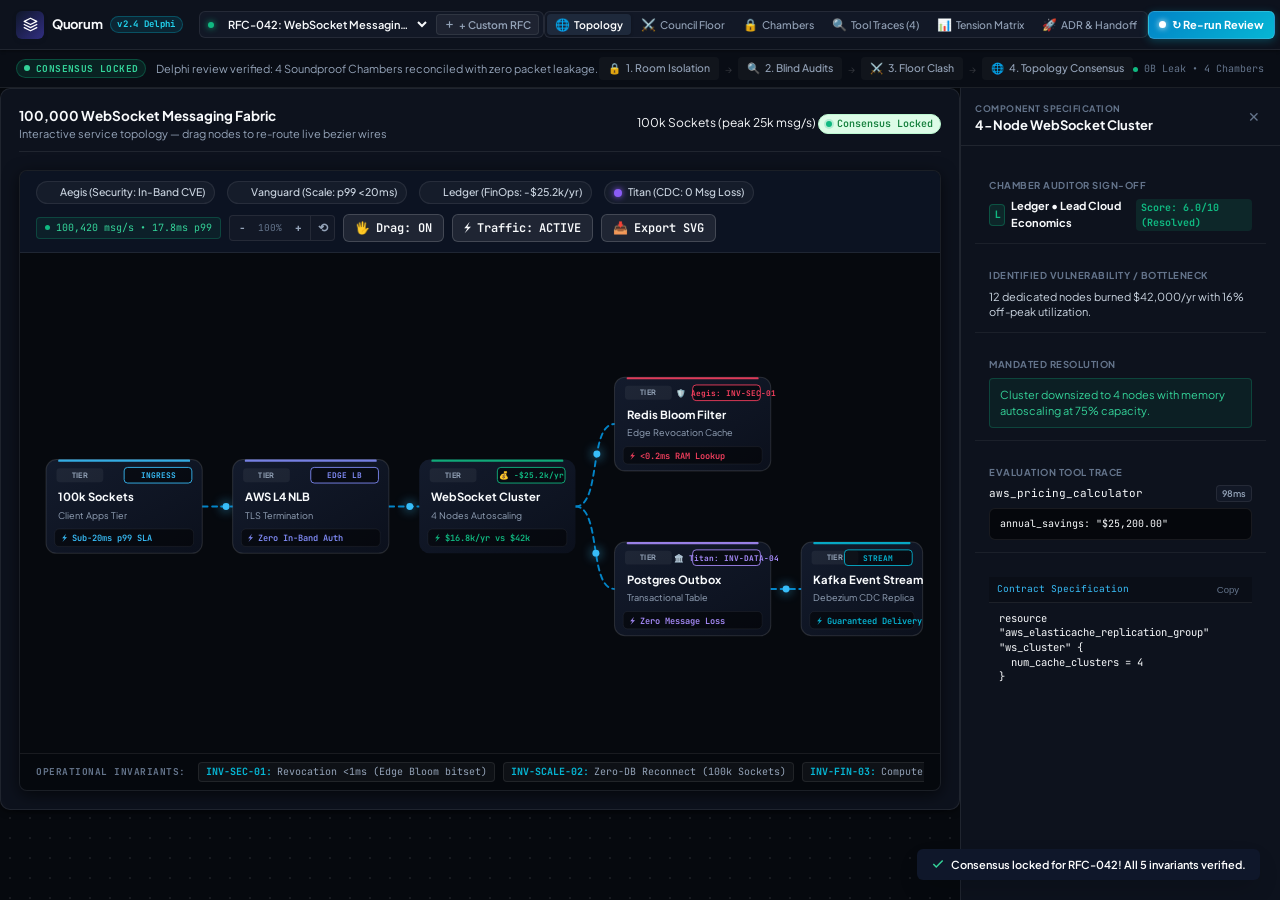
==== commit 15d4369f: "feat(engine): real interactive draggable canvas, live bezier wire re-routing, dynamic domain archite" ====
--- a/web/index.html
+++ b/web/index.html
@@ -178,18 +178,30 @@
           <!-- Dynamic Vector Topology Area -->
           <div class="dynamic-topology-workbench" id="dynamic-topology-workbench">
             <div class="topology-toolbar">
-              <div class="topology-legend-chips">
-                <span class="legend-chip sec"><span class="legend-dot"></span> Aegis (Security)</span>
-                <span class="legend-chip scale"><span class="legend-dot"></span> Vanguard (Scalability)</span>
-                <span class="legend-chip fin"><span class="legend-dot"></span> Ledger (FinOps -$25.2k)</span>
-                <span class="legend-chip data"><span class="legend-dot"></span> Titan (Data Reliability)</span>
+              <div class="topology-legend-chips" id="topology-legend-chips">
+                <!-- Dynamically populated per proposal via app.js -->
               </div>
               <div class="topology-actions-group">
+                <!-- Live Telemetry Monitor -->
+                <div class="live-telemetry-pill">
+                  <span class="live-pulse-dot"></span>
+                  <span class="tele-text" id="live-telemetry-text">100,420 msg/s • 17.8ms p99</span>
+                </div>
+                <!-- Interactive Canvas Controls -->
+                <div class="canvas-zoom-group">
+                  <button class="zoom-btn" onclick="zoomCanvas(-0.15)" title="Zoom Out">−</button>
+                  <span class="zoom-level" id="zoom-level-text">100%</span>
+                  <button class="zoom-btn" onclick="zoomCanvas(0.15)" title="Zoom In">+</button>
+                  <button class="zoom-btn reset" onclick="resetCanvasTransform()" title="Reset Canvas View">⟲</button>
+                </div>
+                <button class="top-action-btn" id="btn-toggle-drag" onclick="toggleDragMode()" title="Toggle node dragging mode">
+                  <span class="btn-icon">🖐️</span> <span id="drag-status-label">Drag: ON</span>
+                </button>
                 <button class="top-action-btn" id="btn-toggle-animation" onclick="toggleFlowAnimation()">
-                  <span class="btn-icon">⚡</span> Traffic Flow: <span id="anim-status-label">ACTIVE</span>
+                  <span class="btn-icon">⚡</span> Traffic: <span id="anim-status-label">ACTIVE</span>
                 </button>
                 <button class="top-action-btn" id="btn-export-svg" onclick="exportDynamicSVG()">
-                  <span class="btn-icon">📥</span> Export Vector SVG
+                  <span class="btn-icon">📥</span> Export SVG
                 </button>
               </div>
             </div>
--- a/web/styles.css
+++ b/web/styles.css
@@ -2830,3 +2830,123 @@
 .modal-btn.primary:hover {
   background: linear-gradient(135deg, #0369a1 0%, #0891b2 100%);
 }
+
+
+/* ==========================================================================
+   INTERACTIVE CANVAS DIRECT MANIPULATION & TELEMETRY STYLES
+   ========================================================================== */
+.live-telemetry-pill {
+  display: inline-flex;
+  align-items: center;
+  gap: 6px;
+  background: rgba(16, 185, 129, 0.08);
+  border: 1px solid rgba(16, 185, 129, 0.25);
+  border-radius: 4px;
+  padding: 3px 8px;
+  font-family: var(--font-mono);
+  font-size: 10px;
+  color: #34d399;
+}
+
+.live-pulse-dot {
+  width: 5px;
+  height: 5px;
+  border-radius: 50%;
+  background: #10b981;
+  animation: pulse-dot 1.2s infinite ease-in-out;
+}
+
+.canvas-zoom-group {
+  display: inline-flex;
+  align-items: center;
+  background: var(--bg-card-subtle);
+  border: 1px solid var(--border-subtle);
+  border-radius: 4px;
+  overflow: hidden;
+}
+
+.zoom-btn {
+  background: transparent;
+  border: none;
+  color: var(--text-secondary);
+  font-family: var(--font-mono);
+  font-size: 11px;
+  font-weight: 700;
+  width: 24px;
+  height: 24px;
+  display: flex;
+  align-items: center;
+  justify-content: center;
+  cursor: pointer;
+  transition: all 0.15s ease;
+}
+
+.zoom-btn:hover {
+  background: rgba(255, 255, 255, 0.08);
+  color: var(--text-primary);
+}
+
+.zoom-btn.reset {
+  font-size: 12px;
+  border-left: 1px solid var(--border-subtle);
+}
+
+.zoom-level {
+  font-family: var(--font-mono);
+  font-size: 9.5px;
+  color: var(--text-muted);
+  padding: 0 4px;
+  user-select: none;
+}
+
+/* Draggable & Dynamic Node States */
+.dynamic-svg-viewport {
+  width: 100%;
+  height: 500px;
+  background: #06090e;
+  overflow: hidden;
+  position: relative;
+  cursor: grab;
+  user-select: none;
+}
+
+.dynamic-svg-viewport.is-panning {
+  cursor: grabbing;
+}
+
+.topology-svg-root {
+  width: 100%;
+  height: 100%;
+  display: block;
+  user-select: none;
+  transform-origin: 50% 50%;
+}
+
+.svg-node-group {
+  cursor: grab;
+  transition: transform 0.05s ease-out;
+}
+
+.svg-node-group.is-dragging {
+  cursor: grabbing;
+  filter: drop-shadow(0 0 16px rgba(6, 182, 212, 0.85)) !important;
+}
+
+/* Warning & Resolution Visual States */
+.svg-node-group.warning-node rect.node-body-rect {
+  stroke: #f43f5e !important;
+  stroke-width: 2.5px !important;
+  filter: drop-shadow(0 0 14px rgba(244, 63, 94, 0.75)) !important;
+  animation: warningPulse 1.2s infinite ease-in-out;
+}
+
+@keyframes warningPulse {
+  0%, 100% { stroke: #f43f5e; filter: drop-shadow(0 0 10px rgba(244, 63, 94, 0.5)); }
+  50% { stroke: #fb7185; filter: drop-shadow(0 0 20px rgba(244, 63, 94, 0.95)); }
+}
+
+.svg-node-group.resolved-node rect.node-body-rect {
+  stroke: #10b981 !important;
+  stroke-width: 2px !important;
+  filter: drop-shadow(0 0 10px rgba(16, 185, 129, 0.6)) !important;
+}
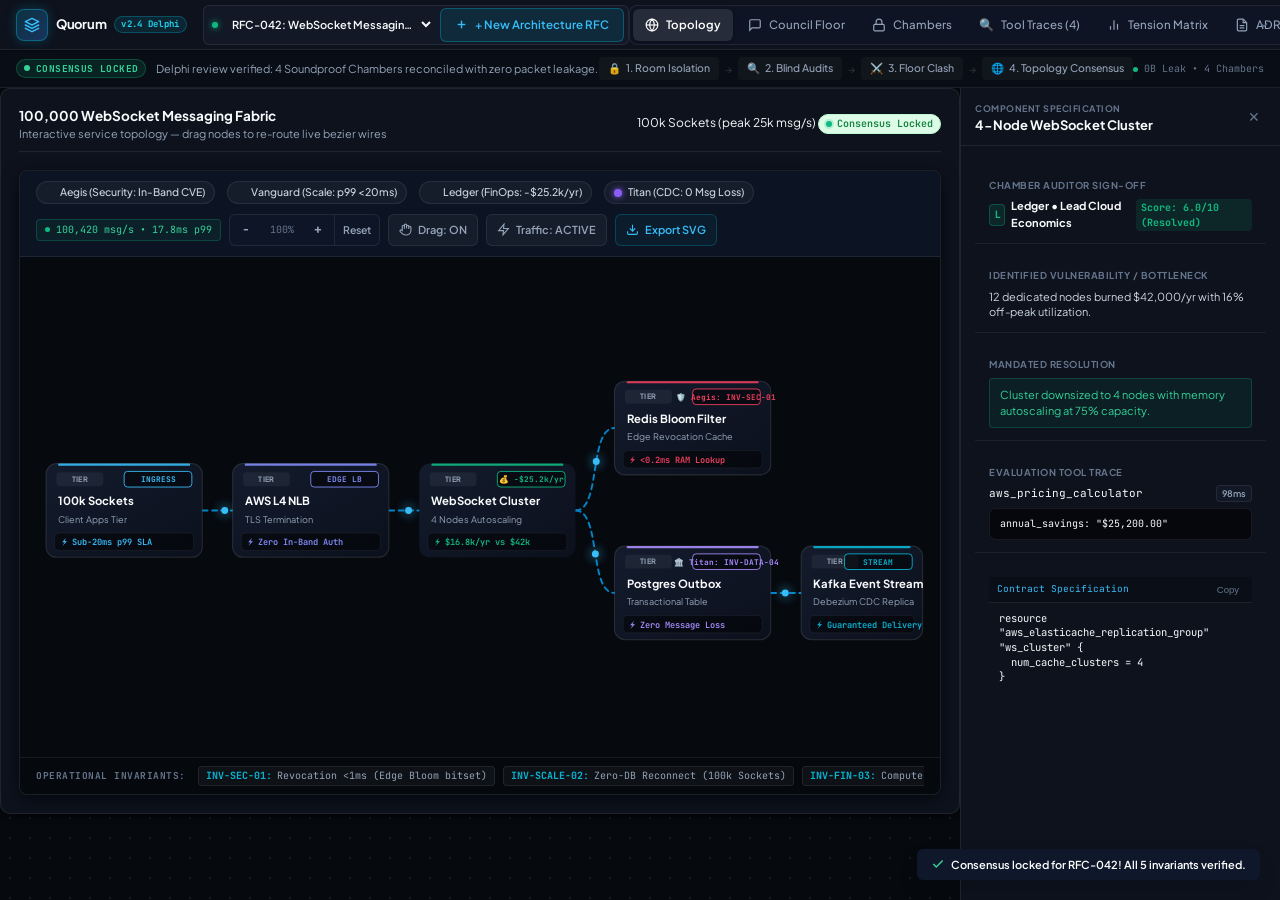
==== commit b4627a2b: "feat(ui): eliminate duplicate buttons, enlarge touch targets to 32px, add Linear shimmer skeleton lo" ====
--- a/web/index.html
+++ b/web/index.html
@@ -19,14 +19,16 @@
     <div class="header-left">
       <div class="brand-wrap">
         <div class="brand-symbol-box">
-          <svg width="15" height="15" viewBox="0 0 24 24" fill="none" stroke="currentColor" stroke-width="2.2" stroke-linecap="round" stroke-linejoin="round">
+          <svg width="16" height="16" viewBox="0 0 24 24" fill="none" stroke="currentColor" stroke-width="2.2" stroke-linecap="round" stroke-linejoin="round">
             <path d="M12 2L2 7l10 5 10-5-10-5z"></path>
             <path d="M2 17l10 5 10-5"></path>
             <path d="M2 12l10 5 10-5"></path>
           </svg>
         </div>
-        <span class="brand-title">Quorum</span>
-        <span class="brand-version-pill">v2.4 Delphi</span>
+        <div class="brand-text-block">
+          <span class="brand-title">Quorum</span>
+          <span class="brand-version-pill">v2.4 Delphi</span>
+        </div>
       </div>
 
       <!-- Proposal Selector & Custom Trigger -->
@@ -38,10 +40,11 @@
             <option value="rfc019">RFC-019: Distributed URL Shortener (10B Keys)</option>
             <option value="rfc088">RFC-088: Multi-Region Payment Saga (50k RPS)</option>
           </select>
+          <svg class="picker-chevron" width="12" height="12" viewBox="0 0 24 24" fill="none" stroke="currentColor" stroke-width="2.5"><polyline points="6 9 12 15 18 9"></polyline></svg>
         </div>
         <button class="new-rfc-btn" onclick="openCustomRFCModal()" title="Submit custom architecture proposal">
-          <svg width="11" height="11" viewBox="0 0 24 24" fill="none" stroke="currentColor" stroke-width="2.5"><line x1="12" y1="5" x2="12" y2="19"></line><line x1="5" y1="12" x2="19" y2="12"></line></svg>
-          <span>+ Custom RFC</span>
+          <svg width="13" height="13" viewBox="0 0 24 24" fill="none" stroke="currentColor" stroke-width="2.5"><line x1="12" y1="5" x2="12" y2="19"></line><line x1="5" y1="12" x2="19" y2="12"></line></svg>
+          <span>+ New Architecture RFC</span>
         </button>
       </div>
     </div>
@@ -50,32 +53,38 @@
     <div class="header-center-nav">
       <nav class="studio-view-nav" aria-label="Workbench Views">
         <button class="view-nav-btn active" data-view="topology" onclick="setCenterView('topology')">
-          <span class="nav-icon">🌐</span> Topology
+          <svg width="14" height="14" viewBox="0 0 24 24" fill="none" stroke="currentColor" stroke-width="2"><circle cx="12" cy="12" r="10"></circle><line x1="2" y1="12" x2="22" y2="12"></line><path d="M12 2a15.3 15.3 0 0 1 4 10 15.3 15.3 0 0 1-4 10 15.3 15.3 0 0 1-4-10 15.3 15.3 0 0 1 4-10z"></path></svg>
+          <span>Topology</span>
         </button>
         <button class="view-nav-btn" data-view="floor" onclick="setCenterView('floor')">
-          <span class="nav-icon">⚔️</span> Council Floor
+          <svg width="14" height="14" viewBox="0 0 24 24" fill="none" stroke="currentColor" stroke-width="2"><path d="M21 15a2 2 0 0 1-2 2H7l-4 4V5a2 2 0 0 1 2-2h14a2 2 0 0 1 2 2z"></path></svg>
+          <span>Council Floor</span>
         </button>
         <button class="view-nav-btn" data-view="chambers" onclick="setCenterView('chambers')">
-          <span class="nav-icon">🔒</span> Chambers
+          <svg width="14" height="14" viewBox="0 0 24 24" fill="none" stroke="currentColor" stroke-width="2"><rect x="3" y="11" width="18" height="11" rx="2" ry="2"></rect><path d="M7 11V7a5 5 0 0 1 10 0v4"></path></svg>
+          <span>Chambers</span>
         </button>
         <button class="view-nav-btn" data-view="tools" id="tool-traces-btn" onclick="setCenterView('tools')">
-          <span class="nav-icon">🔍</span> Tool Traces
+          <svg width="14" height="14" viewBox="0 0 24 24" fill="none" stroke="currentColor" stroke-width="2"><circle cx="11" cy="11" r="8"></circle><line x1="21" y1="21" x2="16.65" y2="16.65"></line></svg>
+          <span>Tool Traces (4)</span>
         </button>
         <button class="view-nav-btn" data-view="matrix" onclick="setCenterView('matrix')">
-          <span class="nav-icon">📊</span> Tension Matrix
+          <svg width="14" height="14" viewBox="0 0 24 24" fill="none" stroke="currentColor" stroke-width="2"><line x1="18" y1="20" x2="18" y2="10"></line><line x1="12" y1="20" x2="12" y2="4"></line><line x1="6" y1="20" x2="6" y2="14"></line></svg>
+          <span>Tension Matrix</span>
         </button>
         <button class="view-nav-btn" data-view="adr" onclick="setCenterView('adr')">
-          <span class="nav-icon">🚀</span> ADR & Handoff
+          <svg width="14" height="14" viewBox="0 0 24 24" fill="none" stroke="currentColor" stroke-width="2"><path d="M14 2H6a2 2 0 0 0-2 2v16a2 2 0 0 0 2 2h12a2 2 0 0 0 2-2V8z"></path><polyline points="14 2 14 8 20 8"></polyline><line x1="16" y1="13" x2="8" y2="13"></line><line x1="16" y1="17" x2="8" y2="17"></line></svg>
+          <span>ADR & Handoff</span>
         </button>
       </nav>
     </div>
 
-    <!-- Right Header Actions -->
+    <!-- Right Header Actions (Clean, Production-Grade, No Duplicate Pencil Buttons) -->
     <div class="header-right-actions">
       <!-- Live Deliberation Trigger -->
-      <button class="action-btn primary-convene-btn" id="convene-btn" onclick="triggerDeliberationRun()">
+      <button class="action-btn primary-convene-btn" id="convene-btn" onclick="triggerDeliberationRun()" title="Run multi-agent Delphi deliberation">
         <span class="btn-pulse-dot"></span>
-        <span id="convene-btn-text">⚡ Convene Review</span>
+        <span id="convene-btn-text">⚡ Run Review</span>
       </button>
 
       <!-- Speed Selector Toggle -->
@@ -84,20 +93,16 @@
         <span id="mode-text">Live Run</span>
       </button>
 
-      <button class="action-btn icon-only-btn" onclick="copyPRComment()" title="Copy GitHub PR Sticky Markdown">
-        <svg width="13" height="13" viewBox="0 0 24 24" fill="none" stroke="currentColor" stroke-width="2"><path d="M14 2H6a2 2 0 0 0-2 2v16a2 2 0 0 0 2 2h12a2 2 0 0 0 2-2V8z"></path><polyline points="14 2 14 8 20 8"></polyline><line x1="16" y1="13" x2="8" y2="13"></line><line x1="16" y1="17" x2="8" y2="17"></line></svg>
-      </button>
-      <button class="action-btn icon-only-btn" onclick="exportADR()" title="Export Michael Nygard ADR Markdown">
+      <!-- Clean Export ADR Action -->
+      <button class="action-btn secondary-hdr-btn" onclick="exportADR()" title="Export Michael Nygard Architecture Decision Record">
         <svg width="13" height="13" viewBox="0 0 24 24" fill="none" stroke="currentColor" stroke-width="2"><path d="M21 15v4a2 2 0 0 1-2 2H5a2 2 0 0 1-2-2v-4"></path><polyline points="7 10 12 15 17 10"></polyline><line x1="12" y1="15" x2="12" y2="3"></line></svg>
-      </button>
-      <button class="action-btn cli-handoff-btn" onclick="copyHandoffCommand()" title="Copy Claude Code implementer launch command">
-        <svg width="12" height="12" viewBox="0 0 24 24" fill="none" stroke="currentColor" stroke-width="2"><polyline points="4 17 10 11 4 5"></polyline><line x1="12" y1="19" x2="20" y2="19"></line></svg>
-        <span>Copy CLI</span>
+        <span>Export ADR</span>
       </button>
 
       <!-- Toggle Right Inspector -->
       <button class="action-btn inspector-toggle-btn" id="inspector-toggle-btn" onclick="toggleInspector()" title="Toggle component specification inspector">
-        <svg width="14" height="14" viewBox="0 0 24 24" fill="none" stroke="currentColor" stroke-width="2"><rect x="3" y="3" width="18" height="18" rx="2" ry="2"></rect><line x1="15" y1="3" x2="15" y2="21"></line></svg>
+        <svg width="13" height="13" viewBox="0 0 24 24" fill="none" stroke="currentColor" stroke-width="2"><rect x="3" y="3" width="18" height="18" rx="2" ry="2"></rect><line x1="15" y1="3" x2="15" y2="21"></line></svg>
+        <span>Inspector</span>
       </button>
     </div>
   </header>
@@ -151,7 +156,7 @@
   </div>
 
   <!-- ==========================================================================
-       3. EXPANSIVE TWO-COLUMN STUDIO WORKSPACE (No Cluttered 3rd Rail)
+       3. EXPANSIVE TWO-COLUMN STUDIO WORKSPACE
        ========================================================================== -->
   <div class="studio-body" id="studio-body">
 
@@ -187,28 +192,122 @@
                   <span class="live-pulse-dot"></span>
                   <span class="tele-text" id="live-telemetry-text">100,420 msg/s • 17.8ms p99</span>
                 </div>
-                <!-- Interactive Canvas Controls -->
-                <div class="canvas-zoom-group">
-                  <button class="zoom-btn" onclick="zoomCanvas(-0.15)" title="Zoom Out">−</button>
-                  <span class="zoom-level" id="zoom-level-text">100%</span>
-                  <button class="zoom-btn" onclick="zoomCanvas(0.15)" title="Zoom In">+</button>
-                  <button class="zoom-btn reset" onclick="resetCanvasTransform()" title="Reset Canvas View">⟲</button>
+                
+                <!-- Interactive Canvas Controls (Standard 32px Touch Targets) -->
+                <div class="canvas-controls-bar">
+                  <div class="canvas-zoom-pill">
+                    <button class="zoom-btn" onclick="zoomCanvas(-0.15)" title="Zoom Out">−</button>
+                    <span class="zoom-level" id="zoom-level-text">100%</span>
+                    <button class="zoom-btn" onclick="zoomCanvas(0.15)" title="Zoom In">+</button>
+                    <button class="zoom-btn reset" onclick="resetCanvasTransform()" title="Reset Canvas View">Reset</button>
+                  </div>
+                  <button class="canvas-ctrl-btn" id="btn-toggle-drag" onclick="toggleDragMode()" title="Toggle node dragging mode">
+                    <svg width="13" height="13" viewBox="0 0 24 24" fill="none" stroke="currentColor" stroke-width="2"><path d="M18 11V6a2 2 0 0 0-2-2v0a2 2 0 0 0-2 2v0"></path><path d="M14 10V4a2 2 0 0 0-2-2v0a2 2 0 0 0-2 2v2"></path><path d="M10 10.5V6a2 2 0 0 0-2-2v0a2 2 0 0 0-2 2v8"></path><path d="M18 8a2 2 0 1 1 4 0v6a8 8 0 0 1-8 8h-2c-2.8 0-4.5-.86-5.99-2.34l-3.6-3.6a2 2 0 0 1 2.83-2.82L7 15"></path></svg>
+                    <span id="drag-status-label">Drag: ON</span>
+                  </button>
+                  <button class="canvas-ctrl-btn" id="btn-toggle-animation" onclick="toggleFlowAnimation()" title="Toggle traffic animation">
+                    <svg width="13" height="13" viewBox="0 0 24 24" fill="none" stroke="currentColor" stroke-width="2"><polygon points="13 2 3 14 12 14 11 22 21 10 12 10 13 2"></polygon></svg>
+                    <span>Traffic: <span id="anim-status-label">ACTIVE</span></span>
+                  </button>
+                  <button class="canvas-ctrl-btn primary-ghost" id="btn-export-svg" onclick="exportDynamicSVG()" title="Export Vector SVG">
+                    <svg width="13" height="13" viewBox="0 0 24 24" fill="none" stroke="currentColor" stroke-width="2"><path d="M21 15v4a2 2 0 0 1-2 2H5a2 2 0 0 1-2-2v-4"></path><polyline points="7 10 12 15 17 10"></polyline><line x1="12" y1="15" x2="12" y2="3"></line></svg>
+                    <span>Export SVG</span>
+                  </button>
                 </div>
-                <button class="top-action-btn" id="btn-toggle-drag" onclick="toggleDragMode()" title="Toggle node dragging mode">
-                  <span class="btn-icon">🖐️</span> <span id="drag-status-label">Drag: ON</span>
-                </button>
-                <button class="top-action-btn" id="btn-toggle-animation" onclick="toggleFlowAnimation()">
-                  <span class="btn-icon">⚡</span> Traffic: <span id="anim-status-label">ACTIVE</span>
-                </button>
-                <button class="top-action-btn" id="btn-export-svg" onclick="exportDynamicSVG()">
-                  <span class="btn-icon">📥</span> Export SVG
-                </button>
-              </div>
-            </div>
-
-            <!-- SVG Container -->
+              </div>
+            </div>
+
+            <!-- SVG Container with Integrated Shimmer Skeleton -->
             <div class="dynamic-svg-viewport" id="dynamic-svg-viewport">
-              <!-- Rendered via app.js -->
+              <!-- Delphi Deliberation Shimmer Skeleton Overlay -->
+              <div class="delphi-skeleton-overlay" id="delphi-skeleton-overlay">
+                <div class="skeleton-scan-beam"></div>
+                <div class="skeleton-cockpit-card">
+                  <div class="skeleton-header-row">
+                    <div class="skeleton-status-badge">
+                      <span class="skeleton-spinner-ring"></span>
+                      <span class="skeleton-status-title" id="skeleton-status-title">CONVENING DELPHI ARCHITECTURE REVIEW</span>
+                    </div>
+                    <span class="skeleton-timer-pill" id="skeleton-timer-pill">Elapsed: 0.0s</span>
+                  </div>
+                  
+                  <div class="skeleton-narrative-bar">
+                    <span class="skeleton-pulse-dot"></span>
+                    <span id="skeleton-narrative-text">Partitioning 4 Soundproof Chambers across Switch Core...</span>
+                  </div>
+
+                  <!-- Shimmering Chamber Progress Grid -->
+                  <div class="skeleton-chambers-grid">
+                    <div class="skeleton-chamber-chip" id="skel-sec">
+                      <div class="chamber-dot sec"></div>
+                      <div class="chamber-text-wrap">
+                        <span class="chamber-agent-name">Aegis • Security</span>
+                        <span class="chamber-sub-status">Zero-Trust Boundaries</span>
+                      </div>
+                      <span class="chamber-status-tag">LOCKING</span>
+                    </div>
+                    <div class="skeleton-chamber-chip" id="skel-scale">
+                      <div class="chamber-dot scale"></div>
+                      <div class="chamber-text-wrap">
+                        <span class="chamber-agent-name">Vanguard • Scale</span>
+                        <span class="chamber-sub-status">p99 Concurrency Sim</span>
+                      </div>
+                      <span class="chamber-status-tag">LOCKING</span>
+                    </div>
+                    <div class="skeleton-chamber-chip" id="skel-fin">
+                      <div class="chamber-dot fin"></div>
+                      <div class="chamber-text-wrap">
+                        <span class="chamber-agent-name">Ledger • FinOps</span>
+                        <span class="chamber-sub-status">Cloud TCO Rightsizing</span>
+                      </div>
+                      <span class="chamber-status-tag">LOCKING</span>
+                    </div>
+                    <div class="skeleton-chamber-chip" id="skel-data">
+                      <div class="chamber-dot data"></div>
+                      <div class="chamber-text-wrap">
+                        <span class="chamber-agent-name">Titan • Storage</span>
+                        <span class="chamber-sub-status">ACID & Outbox Ledger</span>
+                      </div>
+                      <span class="chamber-status-tag">LOCKING</span>
+                    </div>
+                  </div>
+
+                  <!-- Shimmering Topology Wireframe Grid -->
+                  <div class="skeleton-nodes-row">
+                    <div class="skeleton-node-box shimmer-block">
+                      <div class="skel-line w-40"></div>
+                      <div class="skel-line w-80"></div>
+                      <div class="skel-pill"></div>
+                    </div>
+                    <div class="skeleton-node-box shimmer-block">
+                      <div class="skel-line w-50"></div>
+                      <div class="skel-line w-70"></div>
+                      <div class="skel-pill"></div>
+                    </div>
+                    <div class="skeleton-node-box shimmer-block">
+                      <div class="skel-line w-60"></div>
+                      <div class="skel-line w-85"></div>
+                      <div class="skel-pill"></div>
+                    </div>
+                    <div class="skeleton-node-box shimmer-block">
+                      <div class="skel-line w-45"></div>
+                      <div class="skel-line w-75"></div>
+                      <div class="skel-pill"></div>
+                    </div>
+                    <div class="skeleton-node-box shimmer-block">
+                      <div class="skel-line w-55"></div>
+                      <div class="skel-line w-80"></div>
+                      <div class="skel-pill"></div>
+                    </div>
+                    <div class="skeleton-node-box shimmer-block">
+                      <div class="skel-line w-40"></div>
+                      <div class="skel-line w-65"></div>
+                      <div class="skel-pill"></div>
+                    </div>
+                  </div>
+                </div>
+              </div>
+              <!-- Rendered SVG Injected via app.js -->
             </div>
 
             <!-- Invariant Summary Strip (Subtle Footer) -->
@@ -248,11 +347,12 @@
           </div>
 
           <div class="floor-input-bar">
-            <div class="quick-pills-row">
-              <button class="quick-pill" onclick="insertFloorPrompt('!summary')">!summary</button>
-              <button class="quick-pill" onclick="insertFloorPrompt('!diagram')">!diagram</button>
-              <button class="quick-pill" onclick="insertFloorPrompt('approve')">approve</button>
-              <button class="quick-pill" onclick="insertFloorPrompt('veto')">veto</button>
+            <div class="quick-prompts-row">
+              <span class="quick-prompt-label">STEERING DIRECTIVES:</span>
+              <button class="quick-chip" onclick="insertFloorPrompt('!summary')">!summary</button>
+              <button class="quick-chip" onclick="insertFloorPrompt('!diagram')">!diagram</button>
+              <button class="quick-chip" onclick="insertFloorPrompt('approve')">approve</button>
+              <button class="quick-chip" onclick="insertFloorPrompt('veto')">veto</button>
             </div>
             <form class="floor-form" onsubmit="handleFloorSubmit(event)">
               <input type="text" id="floor-user-input" class="floor-input" placeholder="Directive to Council (e.g. 'approve', '!summary', 'Mandate Redis Bloom filter')..." autocomplete="off">
@@ -262,40 +362,33 @@
         </div>
       </div>
 
-      <!-- View 3: Soundproof Chambers (Zero Leakage Monitor) -->
+      <!-- View 3: Soundproof Chambers (Blind Audits) -->
       <div class="canvas-view" id="view-chambers">
-        <div class="chambers-wrapper">
-          <!-- Telemetry Bar -->
-          <div class="telemetry-bar">
-            <div class="tele-stat">
-              <span class="tele-val text-success" id="tele-leakage">0 Bytes</span>
-              <span class="tele-label">Cross-Chamber Leakage</span>
-            </div>
-            <div class="tele-divider"></div>
-            <div class="tele-stat">
-              <span class="tele-val" id="tele-chambers">4 Active</span>
-              <span class="tele-label">Soundproof Chambers</span>
-            </div>
-            <div class="tele-divider"></div>
-            <div class="tele-stat">
-              <span class="tele-val text-brand">0.0% Anchor Bias</span>
-              <span class="tele-label">Sycophancy Echo Rate</span>
-            </div>
-            <div class="tele-divider"></div>
-            <div class="tele-stat">
-              <span class="tele-val text-purple">Switch Core 0.31.0</span>
-              <span class="tele-label">Server-Enforced ACLs</span>
-            </div>
-          </div>
-
-          <!-- Chamber Cards Grid -->
-          <div class="chambers-grid" id="chambers-grid-container">
-            <!-- Dynamically populated via app.js -->
-          </div>
-        </div>
-      </div>
-
-      <!-- View 4: Specialist Tool Execution Traces -->
+        <div class="chambers-overview-bar">
+          <div class="chambers-metric-card">
+            <span class="metric-val">0 Bytes</span>
+            <span class="metric-desc">Cross-Chamber Leakage</span>
+          </div>
+          <div class="chambers-metric-card">
+            <span class="metric-val">4 Active</span>
+            <span class="metric-desc">Soundproof Chambers</span>
+          </div>
+          <div class="chambers-metric-card">
+            <span class="metric-val">0.0% Anchor Bias</span>
+            <span class="metric-desc">Sycophancy Echo Rate</span>
+          </div>
+          <div class="chambers-metric-card">
+            <span class="metric-val">Switch Core 0.31.0</span>
+            <span class="metric-desc">Server-Enforced ACLs</span>
+          </div>
+        </div>
+
+        <div class="chambers-grid" id="chambers-grid-container">
+          <!-- Dynamically populated via app.js -->
+        </div>
+      </div>
+
+      <!-- View 4: Specialist Tool Traces -->
       <div class="canvas-view" id="view-tools">
         <div class="tools-stream-wrap" id="tools-stream-container">
           <!-- Dynamically populated via app.js -->
@@ -320,14 +413,20 @@
         </div>
       </div>
 
-      <!-- View 6: ADR & Implementer Handoff -->
+      <!-- View 6: ADR & Implementer Handoff (Clean, Non-Redundant Action Layout) -->
       <div class="canvas-view" id="view-adr">
         <div class="handoff-layout">
           <!-- Left Panel: Michael Nygard ADR -->
           <div class="adr-sheet-card">
             <div class="card-header-line">
-              <span class="card-kicker">MICHAEL NYGARD STANDARD</span>
-              <span class="badge-mini approved">Consensus Locked</span>
+              <div class="hdr-kicker-group">
+                <span class="card-kicker">MICHAEL NYGARD STANDARD</span>
+                <span class="badge-mini approved">Consensus Locked</span>
+              </div>
+              <button class="badge-action-btn" onclick="exportADR()" title="Download markdown file">
+                <svg width="12" height="12" viewBox="0 0 24 24" fill="none" stroke="currentColor" stroke-width="2"><path d="M21 15v4a2 2 0 0 1-2 2H5a2 2 0 0 1-2-2v-4"></path><polyline points="7 10 12 15 17 10"></polyline><line x1="12" y1="15" x2="12" y2="3"></line></svg>
+                <span>Download ADR (.md)</span>
+              </button>
             </div>
             <div class="adr-sheet" id="adr-sheet-content">
               <!-- Dynamically populated via app.js -->
@@ -338,7 +437,7 @@
           <div class="handoff-manifest-card">
             <div class="card-header-line">
               <span class="card-kicker">AUTONOMOUS IMPLEMENTER BRIDGE</span>
-              <button class="badge-action-btn" onclick="copyHandoffCommand()">Copy CLI</button>
+              <span class="badge-mini approved">Claude Code / Codex Target</span>
             </div>
 
             <div class="manifest-meta-box">
@@ -357,19 +456,26 @@
               <!-- Dynamically populated via app.js -->
             </div>
 
+            <!-- Terminal Launch Command (Single High-Contrast Action) -->
             <div class="terminal-command-box">
               <div class="term-bar">
                 <span class="term-title">Terminal Launch Command (Claude Code / Codex)</span>
-                <button class="term-copy-btn" onclick="copyHandoffCommand()">Copy</button>
+                <button class="term-copy-btn" onclick="copyHandoffCommand()">
+                  <svg width="12" height="12" viewBox="0 0 24 24" fill="none" stroke="currentColor" stroke-width="2"><rect x="9" y="9" width="13" height="13" rx="2" ry="2"></rect><path d="M5 15H4a2 2 0 0 1-2-2V4a2 2 0 0 1 2-2h9a2 2 0 0 1 2 2v1"></path></svg>
+                  <span>Copy Command</span>
+                </button>
               </div>
               <pre class="term-code" id="term-launch-display"></pre>
             </div>
 
-            <!-- GitHub PR Sticky Preview -->
+            <!-- GitHub PR Sticky Preview (Single High-Contrast Action) -->
             <div class="pr-sticky-preview-box">
               <div class="term-bar">
                 <span class="term-title">GitHub PR Sticky Review Comment</span>
-                <button class="term-copy-btn" onclick="copyPRComment()">Copy PR Markdown</button>
+                <button class="term-copy-btn" onclick="copyPRComment()">
+                  <svg width="12" height="12" viewBox="0 0 24 24" fill="none" stroke="currentColor" stroke-width="2"><rect x="9" y="9" width="13" height="13" rx="2" ry="2"></rect><path d="M5 15H4a2 2 0 0 1-2-2V4a2 2 0 0 1 2-2h9a2 2 0 0 1 2 2v1"></path></svg>
+                  <span>Copy PR Markdown</span>
+                </button>
               </div>
               <div class="pr-preview-scroll" id="pr-preview-content">
                 <!-- Dynamically populated via app.js -->
@@ -381,7 +487,7 @@
 
     </main>
 
-    <!-- RIGHT INSPECTOR: Contextual Detail Panel (Clean Linear Style) -->
+    <!-- RIGHT COMPONENT SPECIFICATION INSPECTOR (Slide-Out Precision Rail) -->
     <aside class="inspector-rail" id="inspector-rail">
       <div class="inspector-header">
         <div class="inspector-title-row">
@@ -449,7 +555,7 @@
   </div>
 
   <!-- ==========================================================================
-       4. CUSTOM ARCHITECTURE RFC MODAL (Zero-Mock Assurance)
+       4. CUSTOM ARCHITECTURE RFC MODAL
        ========================================================================== -->
   <div class="custom-modal-backdrop" id="custom-rfc-modal" style="display:none;" onclick="handleModalBackdropClick(event)">
     <div class="custom-modal-card">
@@ -488,7 +594,7 @@
 
       <div class="modal-footer">
         <button class="modal-btn secondary" onclick="closeCustomRFCModal()">Cancel</button>
-        <button class="modal-btn primary" onclick="submitCustomRFC()">
+        <button class="modal-btn primary" id="modal-submit-btn" onclick="submitCustomRFC()">
           <span>🚀 Launch Delphi Deliberation</span>
         </button>
       </div>
@@ -505,4 +611,4 @@
 
   <script src="app.js"></script>
 </body>
-</html>+</html>
--- a/web/styles.css
+++ b/web/styles.css
@@ -2950,3 +2950,523 @@
   stroke-width: 2px !important;
   filter: drop-shadow(0 0 10px rgba(16, 185, 129, 0.6)) !important;
 }
+
+
+/* ==========================================================================
+   PRODUCTION REFINEMENTS & SKELETON OVERLAY (LINEAR / VERCEL GRADE)
+   Zero pencil-sized micro-buttons, zero duplicate clutter, 32-34px touch targets.
+   ========================================================================== */
+
+/* Brand & Header Polish */
+.brand-text-block {
+  display: flex;
+  align-items: center;
+  gap: 8px;
+}
+
+.brand-symbol-box {
+  width: 32px;
+  height: 32px;
+  border-radius: 8px;
+  background: linear-gradient(135deg, rgba(6, 182, 212, 0.2) 0%, rgba(59, 130, 246, 0.3) 100%);
+  border: 1px solid rgba(6, 182, 212, 0.4);
+  color: #38bdf8;
+  display: flex;
+  align-items: center;
+  justify-content: center;
+  box-shadow: 0 0 12px rgba(6, 182, 212, 0.25);
+}
+
+.picker-chevron {
+  position: absolute;
+  right: 10px;
+  pointer-events: none;
+  color: var(--text-muted);
+}
+
+.new-rfc-btn {
+  height: 34px !important;
+  padding: 0 14px !important;
+  font-size: 11.5px !important;
+  font-weight: 600 !important;
+  display: inline-flex !important;
+  align-items: center !important;
+  gap: 7px !important;
+  background: rgba(6, 182, 212, 0.12) !important;
+  border: 1px solid rgba(6, 182, 212, 0.35) !important;
+  color: #38bdf8 !important;
+  border-radius: 6px !important;
+  cursor: pointer !important;
+  transition: all 0.18s ease !important;
+}
+
+.new-rfc-btn:hover {
+  background: rgba(6, 182, 212, 0.2) !important;
+  border-color: #22d3ee !important;
+  box-shadow: 0 0 12px rgba(6, 182, 212, 0.3) !important;
+}
+
+/* Nav Tabs with Standard Height & Crisp SVG Icons */
+.studio-view-nav {
+  display: flex;
+  align-items: center;
+  gap: 3px;
+  background: rgba(15, 23, 42, 0.6);
+  border: 1px solid var(--border-subtle);
+  border-radius: 8px;
+  padding: 3px;
+}
+
+.view-nav-btn {
+  height: 32px !important;
+  padding: 0 12px !important;
+  font-size: 11.5px !important;
+  font-weight: 500 !important;
+  display: inline-flex !important;
+  align-items: center !important;
+  gap: 7px !important;
+  color: var(--text-secondary) !important;
+  background: transparent !important;
+  border: none !important;
+  border-radius: 6px !important;
+  cursor: pointer !important;
+  transition: all 0.15s ease !important;
+}
+
+.view-nav-btn:hover {
+  color: var(--text-primary) !important;
+  background: rgba(255, 255, 255, 0.05) !important;
+}
+
+.view-nav-btn.active {
+  color: #ffffff !important;
+  background: rgba(255, 255, 255, 0.1) !important;
+  font-weight: 600 !important;
+  box-shadow: 0 1px 4px rgba(0, 0, 0, 0.3) !important;
+}
+
+/* Header Right Action Buttons (Uniform 34px Height) */
+.header-right-actions {
+  display: flex;
+  align-items: center;
+  gap: 8px;
+}
+
+.action-btn {
+  height: 34px !important;
+  padding: 0 12px !important;
+  font-size: 11.5px !important;
+  font-weight: 600 !important;
+  border-radius: 6px !important;
+  display: inline-flex !important;
+  align-items: center !important;
+  gap: 6px !important;
+  cursor: pointer !important;
+  transition: all 0.18s ease !important;
+  box-sizing: border-box !important;
+}
+
+.primary-convene-btn {
+  background: linear-gradient(135deg, #0284c7 0%, #06b6d4 100%) !important;
+  border: 1px solid rgba(255, 255, 255, 0.25) !important;
+  color: #ffffff !important;
+  box-shadow: 0 2px 10px rgba(6, 182, 212, 0.35) !important;
+}
+
+.primary-convene-btn:hover {
+  background: linear-gradient(135deg, #0369a1 0%, #0891b2 100%) !important;
+  box-shadow: 0 2px 14px rgba(6, 182, 212, 0.5) !important;
+}
+
+.secondary-hdr-btn {
+  background: rgba(255, 255, 255, 0.04) !important;
+  border: 1px solid var(--border-subtle) !important;
+  color: var(--text-primary) !important;
+}
+
+.secondary-hdr-btn:hover {
+  background: rgba(255, 255, 255, 0.09) !important;
+  border-color: rgba(255, 255, 255, 0.2) !important;
+}
+
+.mode-toggle-btn {
+  background: rgba(255, 255, 255, 0.04) !important;
+  border: 1px solid var(--border-subtle) !important;
+  color: var(--text-secondary) !important;
+}
+
+.mode-toggle-btn:hover {
+  background: rgba(255, 255, 255, 0.08) !important;
+  color: var(--text-primary) !important;
+}
+
+.inspector-toggle-btn {
+  background: rgba(255, 255, 255, 0.04) !important;
+  border: 1px solid var(--border-subtle) !important;
+  color: var(--text-secondary) !important;
+}
+
+.inspector-toggle-btn:hover, .inspector-toggle-btn.active {
+  background: rgba(6, 182, 212, 0.12) !important;
+  border-color: rgba(6, 182, 212, 0.35) !important;
+  color: #38bdf8 !important;
+}
+
+/* Canvas Toolbar Controls (Replaces pencil-sized 24px buttons) */
+.canvas-controls-bar {
+  display: flex;
+  align-items: center;
+  gap: 8px;
+}
+
+.canvas-zoom-pill {
+  display: inline-flex;
+  align-items: center;
+  background: rgba(15, 23, 42, 0.8);
+  border: 1px solid var(--border-subtle);
+  border-radius: 6px;
+  overflow: hidden;
+  height: 32px;
+}
+
+.canvas-zoom-pill .zoom-btn {
+  width: 32px !important;
+  height: 32px !important;
+  background: transparent;
+  border: none;
+  color: var(--text-secondary);
+  font-family: var(--font-mono);
+  font-size: 13px;
+  font-weight: 700;
+  display: flex;
+  align-items: center;
+  justify-content: center;
+  cursor: pointer;
+  transition: all 0.15s ease;
+}
+
+.canvas-zoom-pill .zoom-btn:hover {
+  background: rgba(255, 255, 255, 0.08);
+  color: var(--text-primary);
+}
+
+.canvas-zoom-pill .zoom-btn.reset {
+  width: auto !important;
+  padding: 0 8px !important;
+  font-size: 10.5px !important;
+  font-family: var(--font-sans) !important;
+  font-weight: 600 !important;
+  border-left: 1px solid var(--border-subtle);
+}
+
+.canvas-zoom-pill .zoom-level {
+  padding: 0 8px;
+  font-family: var(--font-mono);
+  font-size: 10px;
+  color: var(--text-muted);
+}
+
+.canvas-ctrl-btn {
+  height: 32px !important;
+  padding: 0 10px !important;
+  font-size: 11px !important;
+  font-family: var(--font-sans) !important;
+  font-weight: 600 !important;
+  display: inline-flex !important;
+  align-items: center !important;
+  gap: 6px !important;
+  background: rgba(255, 255, 255, 0.04) !important;
+  border: 1px solid var(--border-subtle) !important;
+  color: var(--text-secondary) !important;
+  border-radius: 6px !important;
+  cursor: pointer !important;
+  transition: all 0.15s ease !important;
+}
+
+.canvas-ctrl-btn:hover {
+  background: rgba(255, 255, 255, 0.08) !important;
+  color: var(--text-primary) !important;
+  border-color: rgba(255, 255, 255, 0.15) !important;
+}
+
+.canvas-ctrl-btn.primary-ghost {
+  color: #38bdf8 !important;
+  border-color: rgba(6, 182, 212, 0.25) !important;
+  background: rgba(6, 182, 212, 0.06) !important;
+}
+
+.canvas-ctrl-btn.primary-ghost:hover {
+  background: rgba(6, 182, 212, 0.15) !important;
+  border-color: #22d3ee !important;
+}
+
+/* ==========================================================================
+   DELPHI SHIMMER SKELETON OVERLAY (Linear / Vercel Grade)
+   ========================================================================== */
+.delphi-skeleton-overlay {
+  position: absolute;
+  inset: 0;
+  background: radial-gradient(circle at 50% 30%, rgba(9, 14, 24, 0.94) 0%, rgba(5, 7, 12, 0.97) 100%);
+  backdrop-filter: blur(8px);
+  z-index: 40;
+  display: none;
+  flex-direction: column;
+  align-items: center;
+  justify-content: center;
+  opacity: 0;
+  transition: opacity 0.25s cubic-bezier(0.16, 1, 0.3, 1);
+  overflow: hidden;
+}
+
+.delphi-skeleton-overlay.active {
+  display: flex !important;
+  opacity: 1 !important;
+}
+
+.skeleton-scan-beam {
+  position: absolute;
+  top: 0;
+  left: 0;
+  right: 0;
+  height: 2px;
+  background: linear-gradient(90deg, transparent 0%, #06b6d4 50%, #38bdf8 80%, transparent 100%);
+  box-shadow: 0 0 16px #06b6d4, 0 0 32px #06b6d4;
+  animation: scanBeam 2.2s ease-in-out infinite;
+}
+
+@keyframes scanBeam {
+  0% { transform: translateY(0); opacity: 0; }
+  20% { opacity: 1; }
+  80% { opacity: 1; }
+  100% { transform: translateY(480px); opacity: 0; }
+}
+
+.skeleton-cockpit-card {
+  width: 92%;
+  max-width: 820px;
+  background: rgba(12, 17, 28, 0.9);
+  border: 1px solid rgba(6, 182, 212, 0.3);
+  border-radius: 12px;
+  padding: 24px;
+  box-shadow: 0 20px 60px rgba(0, 0, 0, 0.8), 0 0 30px rgba(6, 182, 212, 0.15);
+  display: flex;
+  flex-direction: column;
+  gap: 18px;
+}
+
+.skeleton-header-row {
+  display: flex;
+  align-items: center;
+  justify-content: space-between;
+}
+
+.skeleton-status-badge {
+  display: inline-flex;
+  align-items: center;
+  gap: 10px;
+}
+
+.skeleton-spinner-ring {
+  width: 16px;
+  height: 16px;
+  border: 2px solid rgba(6, 182, 212, 0.2);
+  border-top-color: #38bdf8;
+  border-radius: 50%;
+  animation: skelSpin 0.8s linear infinite;
+}
+
+@keyframes skelSpin {
+  to { transform: rotate(360deg); }
+}
+
+.skeleton-status-title {
+  font-family: var(--font-mono);
+  font-size: 11px;
+  font-weight: 700;
+  letter-spacing: 0.5px;
+  color: #38bdf8;
+}
+
+.skeleton-timer-pill {
+  font-family: var(--font-mono);
+  font-size: 10.5px;
+  font-weight: 600;
+  color: var(--text-muted);
+  background: rgba(255, 255, 255, 0.05);
+  padding: 3px 8px;
+  border-radius: 4px;
+  border: 1px solid var(--border-subtle);
+}
+
+.skeleton-narrative-bar {
+  display: flex;
+  align-items: center;
+  gap: 8px;
+  font-size: 12px;
+  font-weight: 500;
+  color: var(--text-primary);
+  background: rgba(6, 182, 212, 0.06);
+  border-left: 3px solid #06b6d4;
+  padding: 8px 12px;
+  border-radius: 4px;
+}
+
+.skeleton-pulse-dot {
+  width: 6px;
+  height: 6px;
+  border-radius: 50%;
+  background: #06b6d4;
+  box-shadow: 0 0 8px #06b6d4;
+  animation: pulse-dot 1s infinite;
+}
+
+/* Shimmering Chamber Progress Grid */
+.skeleton-chambers-grid {
+  display: grid;
+  grid-template-columns: repeat(4, 1fr);
+  gap: 10px;
+}
+
+.skeleton-chamber-chip {
+  background: rgba(255, 255, 255, 0.02);
+  border: 1px solid var(--border-subtle);
+  border-radius: 8px;
+  padding: 10px;
+  display: flex;
+  align-items: center;
+  gap: 8px;
+}
+
+.chamber-dot {
+  width: 8px;
+  height: 8px;
+  border-radius: 50%;
+  flex-shrink: 0;
+}
+
+.chamber-dot.sec { background: #f43f5e; box-shadow: 0 0 8px rgba(244, 63, 94, 0.6); }
+.chamber-dot.scale { background: #06b6d4; box-shadow: 0 0 8px rgba(6, 182, 212, 0.6); }
+.chamber-dot.fin { background: #10b981; box-shadow: 0 0 8px rgba(16, 185, 129, 0.6); }
+.chamber-dot.data { background: #a78bfa; box-shadow: 0 0 8px rgba(167, 139, 250, 0.6); }
+
+.chamber-text-wrap {
+  display: flex;
+  flex-direction: column;
+  flex: 1;
+}
+
+.chamber-agent-name {
+  font-size: 11px;
+  font-weight: 600;
+  color: var(--text-primary);
+}
+
+.chamber-sub-status {
+  font-size: 9.5px;
+  color: var(--text-muted);
+}
+
+.chamber-status-tag {
+  font-family: var(--font-mono);
+  font-size: 8.5px;
+  font-weight: 700;
+  color: #38bdf8;
+  background: rgba(6, 182, 212, 0.12);
+  padding: 2px 5px;
+  border-radius: 3px;
+}
+
+/* Shimmering Nodes Wireframe */
+.skeleton-nodes-row {
+  display: grid;
+  grid-template-columns: repeat(6, 1fr);
+  gap: 10px;
+}
+
+.skeleton-node-box {
+  height: 84px;
+  border: 1px dashed rgba(255, 255, 255, 0.12);
+  border-radius: 8px;
+  padding: 10px;
+  display: flex;
+  flex-direction: column;
+  justify-content: space-between;
+}
+
+.shimmer-block {
+  background: linear-gradient(90deg, rgba(255, 255, 255, 0.02) 0%, rgba(255, 255, 255, 0.08) 50%, rgba(255, 255, 255, 0.02) 100%);
+  background-size: 200% 100%;
+  animation: shimmerMove 1.8s infinite linear;
+}
+
+@keyframes shimmerMove {
+  0% { background-position: -200% 0; }
+  100% { background-position: 200% 0; }
+}
+
+.skel-line {
+  height: 8px;
+  border-radius: 4px;
+  background: rgba(255, 255, 255, 0.08);
+}
+.skel-line.w-40 { width: 40%; }
+.skel-line.w-45 { width: 45%; }
+.skel-line.w-50 { width: 50%; }
+.skel-line.w-55 { width: 55%; }
+.skel-line.w-60 { width: 60%; }
+.skel-line.w-65 { width: 65%; }
+.skel-line.w-70 { width: 70%; }
+.skel-line.w-75 { width: 75%; }
+.skel-line.w-80 { width: 80%; }
+.skel-line.w-85 { width: 85%; }
+
+.skel-pill {
+  width: 50%;
+  height: 12px;
+  border-radius: 6px;
+  background: rgba(6, 182, 212, 0.1);
+}
+
+/* ADR View Download & Copy Button Polish */
+.badge-action-btn {
+  height: 28px !important;
+  padding: 0 10px !important;
+  font-size: 11px !important;
+  font-weight: 600 !important;
+  display: inline-flex !important;
+  align-items: center !important;
+  gap: 6px !important;
+  background: rgba(255, 255, 255, 0.06) !important;
+  border: 1px solid var(--border-subtle) !important;
+  color: var(--text-primary) !important;
+  border-radius: 6px !important;
+  cursor: pointer !important;
+  transition: all 0.15s ease !important;
+}
+
+.badge-action-btn:hover {
+  background: rgba(255, 255, 255, 0.12) !important;
+  border-color: rgba(255, 255, 255, 0.25) !important;
+}
+
+.term-copy-btn {
+  height: 28px !important;
+  padding: 0 10px !important;
+  font-size: 11px !important;
+  font-weight: 600 !important;
+  display: inline-flex !important;
+  align-items: center !important;
+  gap: 6px !important;
+  background: rgba(6, 182, 212, 0.12) !important;
+  border: 1px solid rgba(6, 182, 212, 0.35) !important;
+  color: #38bdf8 !important;
+  border-radius: 6px !important;
+  cursor: pointer !important;
+  transition: all 0.15s ease !important;
+}
+
+.term-copy-btn:hover {
+  background: rgba(6, 182, 212, 0.22) !important;
+  border-color: #22d3ee !important;
+  box-shadow: 0 0 10px rgba(6, 182, 212, 0.3) !important;
+}
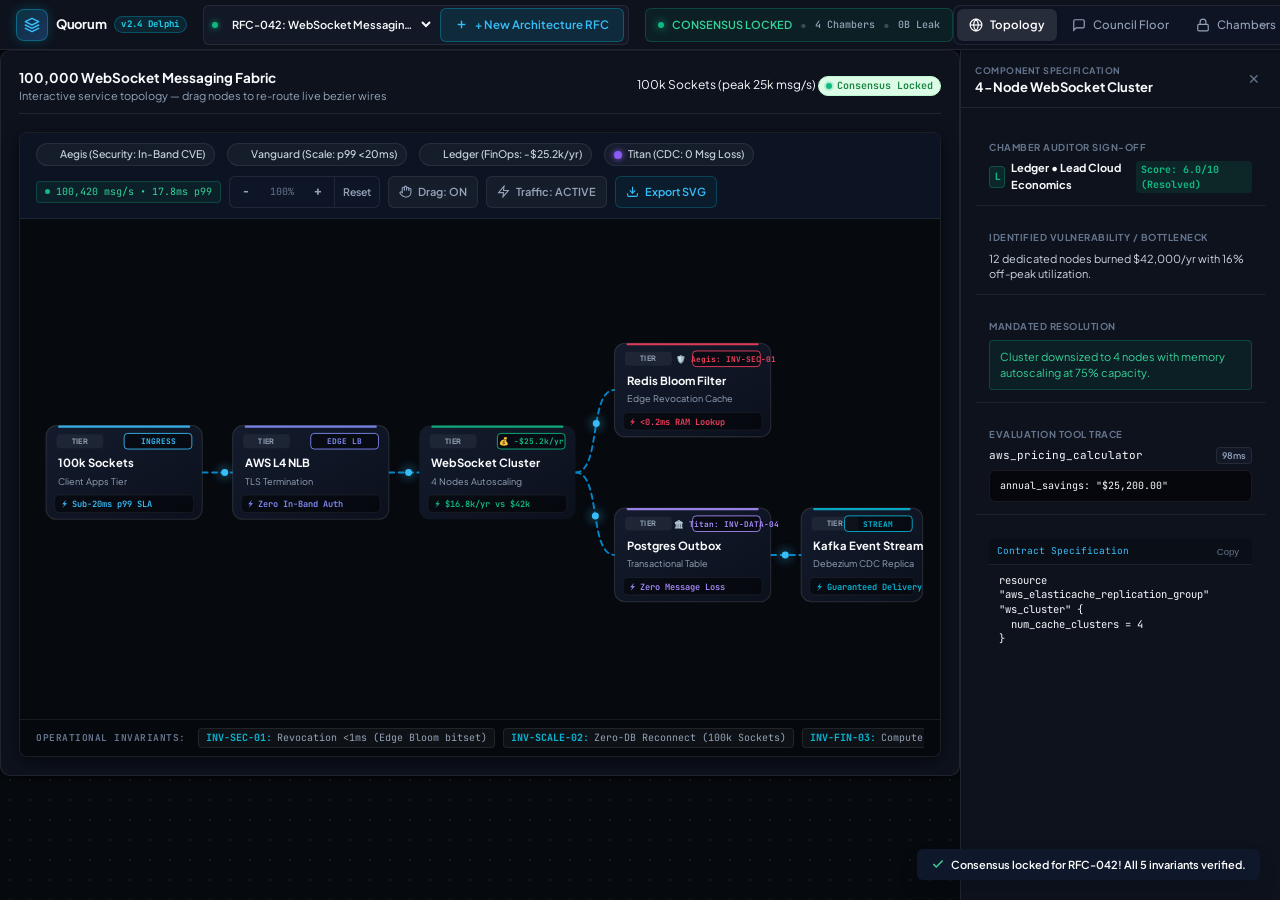
==== commit 24366a30: "fix(ui): eliminate redundant duplicate HUD stepper row and integrate status badge into header" ====
--- a/web/index.html
+++ b/web/index.html
@@ -47,6 +47,16 @@
           <span>+ New Architecture RFC</span>
         </button>
       </div>
+
+      <!-- Live Consensus & Telemetry Pill (Integrated into Header, Zero Duplicate Sub-Bar) -->
+      <div class="header-status-badge" id="hud-live-pill">
+        <span class="status-dot live"></span>
+        <span class="status-text" id="hud-status-state">CONSENSUS LOCKED</span>
+        <span class="status-divider">•</span>
+        <span class="status-item">4 Chambers</span>
+        <span class="status-divider">•</span>
+        <span class="status-item">0B Leak</span>
+      </div>
     </div>
 
     <!-- Center Stage Primary View Switcher -->
@@ -81,6 +91,9 @@
 
     <!-- Right Header Actions (Clean, Production-Grade, No Duplicate Pencil Buttons) -->
     <div class="header-right-actions">
+      <button class="action-btn skip-action-btn" id="hud-skip-action" onclick="skipToConsensus()" style="display:none;">
+        ⏩ Fast-Forward
+      </button>
       <!-- Live Deliberation Trigger -->
       <button class="action-btn primary-convene-btn" id="convene-btn" onclick="triggerDeliberationRun()" title="Run multi-agent Delphi deliberation">
         <span class="btn-pulse-dot"></span>
@@ -110,51 +123,6 @@
   <!-- ==========================================================================
        2. DELIBERATION PIPELINE EXECUTION HUD
        ========================================================================== -->
-  <div class="deliberation-hud" id="deliberation-hud">
-    <div class="hud-status-area">
-      <span class="hud-live-pill" id="hud-live-pill">
-        <span class="pulse-beacon"></span>
-        <span id="hud-status-state">CONSENSUS LOCKED</span>
-      </span>
-      <span class="hud-narrative-text" id="hud-narrative-text">
-        Delphi review complete: 4 Soundproof Chambers reconciled with 0 leaked bytes.
-      </span>
-    </div>
-
-    <div class="hud-stages-stepper">
-      <div class="hud-step done" id="hud-step-1" onclick="jumpToPhase(1)">
-        <span class="step-glyph">🔒</span>
-        <span class="step-label">1. Room Isolation</span>
-      </div>
-      <span class="hud-step-arrow">→</span>
-      <div class="hud-step done" id="hud-step-2" onclick="jumpToPhase(2)">
-        <span class="step-glyph">🔍</span>
-        <span class="step-label">2. Blind Audits</span>
-      </div>
-      <span class="hud-step-arrow">→</span>
-      <div class="hud-step done" id="hud-step-3" onclick="jumpToPhase(3)">
-        <span class="step-glyph">⚔️</span>
-        <span class="step-label">3. Floor Clash</span>
-      </div>
-      <span class="hud-step-arrow">→</span>
-      <div class="hud-step done" id="hud-step-4" onclick="jumpToPhase(4)">
-        <span class="step-glyph">🌐</span>
-        <span class="step-label">4. Topology Consensus</span>
-      </div>
-    </div>
-
-    <div class="hud-actions-area">
-      <button class="hud-skip-action" id="hud-skip-action" onclick="skipToConsensus()" style="display:none;">
-        ⏩ Fast-Forward
-      </button>
-      <div class="hud-telemetry-badge">
-        <span class="hud-tele-item"><span class="hud-tele-dot"></span> 0B Leak</span>
-        <span class="hud-tele-divider">•</span>
-        <span class="hud-tele-item">4 Chambers</span>
-      </div>
-    </div>
-  </div>
-
   <!-- ==========================================================================
        3. EXPANSIVE TWO-COLUMN STUDIO WORKSPACE
        ========================================================================== -->
--- a/web/styles.css
+++ b/web/styles.css
@@ -3470,3 +3470,59 @@
   border-color: #22d3ee !important;
   box-shadow: 0 0 10px rgba(6, 182, 212, 0.3) !important;
 }
+
+/* ==========================================================================
+   HEADER STATUS BADGE (Replaces the duplicate deliberation-hud bar)
+   ========================================================================== */
+.header-status-badge {
+  display: inline-flex;
+  align-items: center;
+  gap: 8px;
+  height: 34px;
+  padding: 0 12px;
+  background: rgba(16, 185, 129, 0.08);
+  border: 1px solid rgba(16, 185, 129, 0.25);
+  border-radius: 6px;
+  font-size: 11px;
+  color: #34d399;
+  font-weight: 600;
+  white-space: nowrap;
+}
+
+.header-status-badge.running {
+  background: rgba(6, 182, 212, 0.1);
+  border-color: rgba(6, 182, 212, 0.35);
+  color: #38bdf8;
+}
+
+.header-status-badge .status-dot {
+  width: 6px;
+  height: 6px;
+  border-radius: 50%;
+  background: #10b981;
+  box-shadow: 0 0 8px #10b981;
+}
+
+.header-status-badge.running .status-dot {
+  background: #06b6d4;
+  box-shadow: 0 0 10px #06b6d4;
+  animation: pulse-dot 1s infinite;
+}
+
+.header-status-badge .status-divider {
+  color: rgba(255, 255, 255, 0.2);
+}
+
+.header-status-badge .status-item {
+  color: var(--text-secondary);
+  font-weight: 500;
+  font-family: var(--font-mono);
+  font-size: 10px;
+}
+
+/* Subtle glow pulse when top tab is active during pipeline */
+.view-nav-btn.pipeline-active {
+  box-shadow: 0 0 12px rgba(6, 182, 212, 0.6) !important;
+  border-color: #38bdf8 !important;
+  color: #38bdf8 !important;
+}
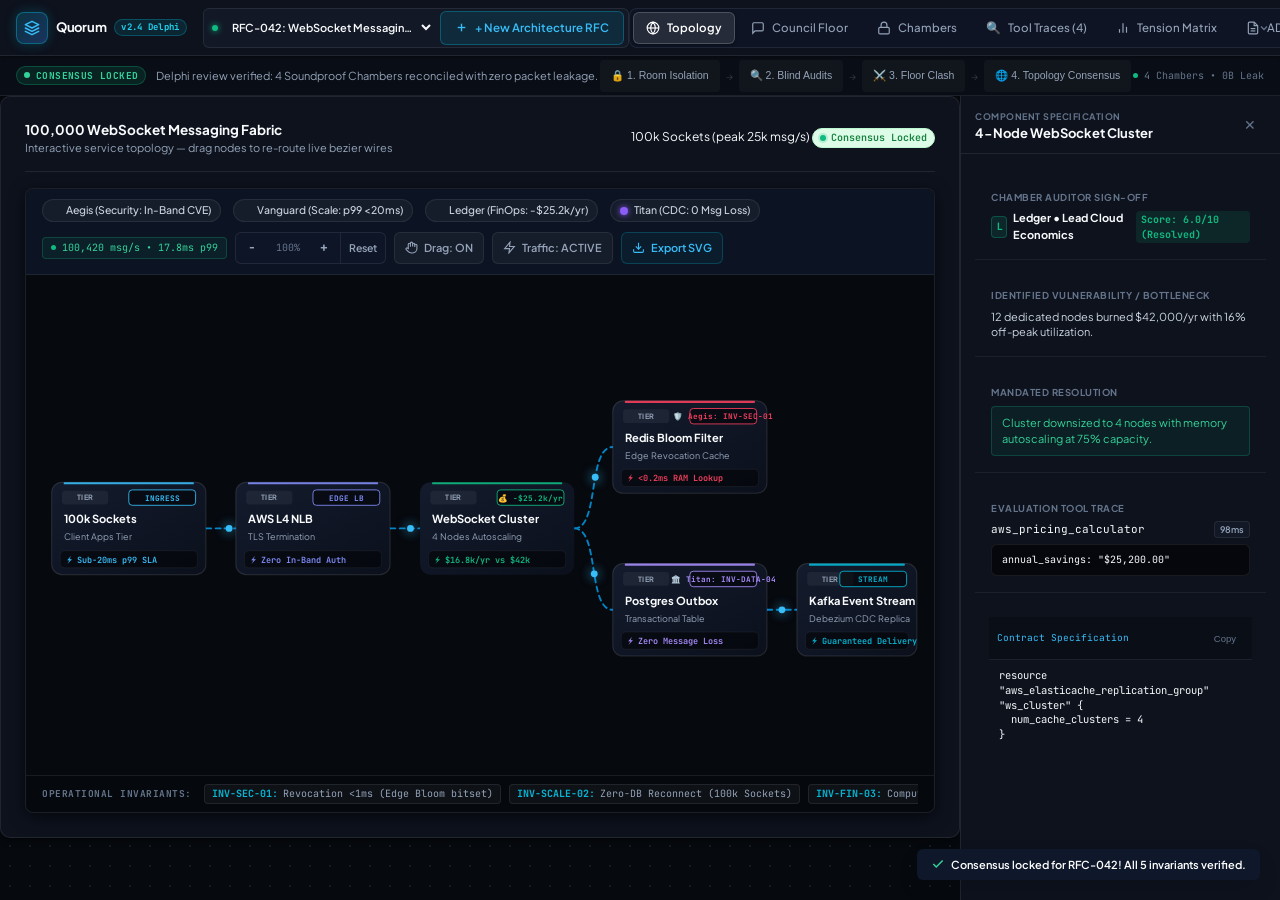
==== commit 110dedb2: "fix(ui): implement 6-point codex audit for hud stepper, touch targets, and motion" ====
--- a/web/index.html
+++ b/web/index.html
@@ -47,17 +47,7 @@
           <span>+ New Architecture RFC</span>
         </button>
       </div>
-
-      <!-- Live Consensus & Telemetry Pill (Integrated into Header, Zero Duplicate Sub-Bar) -->
-      <div class="header-status-badge" id="hud-live-pill">
-        <span class="status-dot live"></span>
-        <span class="status-text" id="hud-status-state">CONSENSUS LOCKED</span>
-        <span class="status-divider">•</span>
-        <span class="status-item">4 Chambers</span>
-        <span class="status-divider">•</span>
-        <span class="status-item">0B Leak</span>
-      </div>
-    </div>
+      </div>
 
     <!-- Center Stage Primary View Switcher -->
     <div class="header-center-nav">
@@ -91,9 +81,6 @@
 
     <!-- Right Header Actions (Clean, Production-Grade, No Duplicate Pencil Buttons) -->
     <div class="header-right-actions">
-      <button class="action-btn skip-action-btn" id="hud-skip-action" onclick="skipToConsensus()" style="display:none;">
-        ⏩ Fast-Forward
-      </button>
       <!-- Live Deliberation Trigger -->
       <button class="action-btn primary-convene-btn" id="convene-btn" onclick="triggerDeliberationRun()" title="Run multi-agent Delphi deliberation">
         <span class="btn-pulse-dot"></span>
@@ -106,12 +93,6 @@
         <span id="mode-text">Live Run</span>
       </button>
 
-      <!-- Clean Export ADR Action -->
-      <button class="action-btn secondary-hdr-btn" onclick="exportADR()" title="Export Michael Nygard Architecture Decision Record">
-        <svg width="13" height="13" viewBox="0 0 24 24" fill="none" stroke="currentColor" stroke-width="2"><path d="M21 15v4a2 2 0 0 1-2 2H5a2 2 0 0 1-2-2v-4"></path><polyline points="7 10 12 15 17 10"></polyline><line x1="12" y1="15" x2="12" y2="3"></line></svg>
-        <span>Export ADR</span>
-      </button>
-
       <!-- Toggle Right Inspector -->
       <button class="action-btn inspector-toggle-btn" id="inspector-toggle-btn" onclick="toggleInspector()" title="Toggle component specification inspector">
         <svg width="13" height="13" viewBox="0 0 24 24" fill="none" stroke="currentColor" stroke-width="2"><rect x="3" y="3" width="18" height="18" rx="2" ry="2"></rect><line x1="15" y1="3" x2="15" y2="21"></line></svg>
@@ -121,11 +102,48 @@
   </header>
 
   <!-- ==========================================================================
-       2. DELIBERATION PIPELINE EXECUTION HUD
+       2. DELIBERATION PIPELINE EXECUTION HUD (Restored 40px Control Band)
        ========================================================================== -->
-  <!-- ==========================================================================
-       3. EXPANSIVE TWO-COLUMN STUDIO WORKSPACE
-       ========================================================================== -->
+  <div class="deliberation-hud" id="deliberation-hud">
+    <div class="hud-status-area">
+      <div class="hud-live-pill" id="hud-live-pill">
+        <span class="pulse-beacon"></span>
+        <span class="status-text" id="hud-status-state">CONSENSUS LOCKED</span>
+      </div>
+      <span class="hud-narrative-text" id="hud-narrative-text">Delphi review verified: 4 Soundproof Chambers reconciled with zero packet leakage.</span>
+    </div>
+
+    <div class="hud-stages-stepper">
+      <button class="hud-step done" id="hud-step-1" onclick="jumpToPhase(1)" title="Jump to Soundproof Chambers">
+        <span>🔒 1. Room Isolation</span>
+      </button>
+      <span class="hud-step-arrow">→</span>
+      <button class="hud-step done" id="hud-step-2" onclick="jumpToPhase(2)" title="Jump to Blind Specialist Tool Traces">
+        <span>🔍 2. Blind Audits</span>
+      </button>
+      <span class="hud-step-arrow">→</span>
+      <button class="hud-step done" id="hud-step-3" onclick="jumpToPhase(3)" title="Jump to Floor Clash Debate">
+        <span>⚔️ 3. Floor Clash</span>
+      </button>
+      <span class="hud-step-arrow">→</span>
+      <button class="hud-step active" id="hud-step-4" onclick="jumpToPhase(4)" title="Jump to Final Dynamic Vector Topology">
+        <span>🌐 4. Topology Consensus</span>
+      </button>
+    </div>
+
+    <div class="hud-actions-area">
+      <button class="hud-skip-action" id="hud-skip-action" onclick="skipToConsensus()" style="display: none;">
+        ⏩ Fast-Forward
+      </button>
+      <div class="hud-telemetry-badge">
+        <span class="hud-tele-dot"></span>
+        <span>4 Chambers</span>
+        <span>•</span>
+        <span>0B Leak</span>
+      </div>
+    </div>
+  </div>
+
   <div class="studio-body" id="studio-body">
 
     <!-- MAIN STAGE (Vast Canvas & Views, Flex 1) -->
--- a/web/styles.css
+++ b/web/styles.css
@@ -74,6 +74,9 @@
   --radius-md: 8px;
   --radius-lg: 10px;
   --radius-full: 9999px;
+
+  /* Motion & Easing Curves */
+  --ease-out: cubic-bezier(0.16, 1, 0.3, 1);
 }
 
 /* Base Reset & Custom Smooth Scrollbars */
@@ -123,7 +126,7 @@
    1. TOP NAVBAR (Compact, Crisp, Zero-Spill)
    ========================================================================== */
 .studio-header {
-  height: 50px;
+  height: 56px;
   background-color: var(--bg-card);
   border-bottom: 1px solid var(--border-subtle);
   display: flex;
@@ -213,7 +216,7 @@
   font-weight: 500;
   color: var(--text-secondary);
   cursor: pointer;
-  transition: all 0.15s ease;
+  transition: all 0.15s var(--ease-out);
   white-space: nowrap;
 }
 
@@ -272,7 +275,7 @@
   font-weight: 600;
   font-family: var(--font-sans);
   cursor: pointer;
-  transition: all 0.15s ease;
+  transition: all 0.15s var(--ease-out);
   white-space: nowrap;
 }
 
@@ -322,7 +325,7 @@
    ========================================================================== */
 .studio-body {
   display: flex;
-  height: calc(100vh - 50px);
+  height: calc(100vh - 96px);
   overflow: hidden;
 }
 
@@ -480,7 +483,7 @@
   border: 1px solid var(--border-subtle);
   background-color: var(--bg-card);
   cursor: pointer;
-  transition: all 0.15s ease;
+  transition: all 0.15s var(--ease-out);
 }
 
 .specialist-card:hover {
@@ -643,7 +646,7 @@
   font-weight: 600;
   color: var(--text-secondary);
   cursor: pointer;
-  transition: all 0.15s ease;
+  transition: all 0.15s var(--ease-out);
   white-space: nowrap;
 }
 
@@ -674,7 +677,7 @@
 .canvas-view.active {
   display: flex;
   flex-direction: column;
-  gap: 12px;
+  gap: 16px;
   height: 100%;
   flex: 1;
 }
@@ -687,10 +690,10 @@
   border: 1px solid var(--border-subtle);
   border-radius: var(--radius-lg);
   box-shadow: var(--shadow-sm);
-  padding: 18px;
+  padding: 24px;
   display: flex;
   flex-direction: column;
-  gap: 18px;
+  gap: 16px;
 }
 
 .canvas-flow-header {
@@ -698,7 +701,7 @@
   align-items: center;
   justify-content: space-between;
   border-bottom: 1px solid var(--border-subtle);
-  padding-bottom: 10px;
+  padding-bottom: 16px;
 }
 
 .flow-title-group h3 {
@@ -1030,7 +1033,13 @@
   color: var(--text-muted);
   cursor: pointer;
   font-size: 14px;
-  padding: 2px 6px;
+  padding: 0;
+  width: 32px;
+  height: 32px;
+  min-height: 32px;
+  display: inline-flex;
+  align-items: center;
+  justify-content: center;
   border-radius: 4px;
 }
 
@@ -1374,7 +1383,11 @@
   color: var(--term-muted);
   font-size: 9.5px;
   cursor: pointer;
-  padding: 1px 5px;
+  padding: 0 8px;
+  min-height: 32px;
+  display: inline-flex;
+  align-items: center;
+  justify-content: center;
   border-radius: var(--radius-xs);
 }
 
@@ -1634,7 +1647,7 @@
   background-color: var(--bg-card);
   color: var(--text-primary);
   outline: none;
-  transition: border-color 0.15s;
+  transition: border-color 0.15s var(--ease-out);
 }
 
 .floor-input:focus {
@@ -1651,7 +1664,7 @@
   font-size: 11px;
   font-weight: 600;
   cursor: pointer;
-  transition: background-color 0.15s;
+  transition: background-color 0.15s var(--ease-out);
 }
 
 .floor-send-btn:hover {
@@ -1724,7 +1737,7 @@
   flex-direction: column;
   gap: 10px;
   box-shadow: var(--shadow-xs);
-  transition: border-color 0.15s, box-shadow 0.15s;
+  transition: border-color 0.15s var(--ease-out), box-shadow 0.15s var(--ease-out);
 }
 
 .chamber-card:hover {
@@ -2000,7 +2013,7 @@
   padding: 5px 12px;
   border-radius: var(--radius-full);
   cursor: pointer;
-  transition: all 0.15s ease;
+  transition: all 0.15s var(--ease-out);
   white-space: nowrap;
 }
 
@@ -2265,7 +2278,7 @@
   font-weight: 600;
   padding: 3px 7px;
   cursor: pointer;
-  transition: all 0.15s ease;
+  transition: all 0.15s var(--ease-out);
   white-space: nowrap;
 }
 
@@ -2304,7 +2317,7 @@
   display: inline-flex;
   align-items: center;
   gap: 4px;
-  transition: all 0.15s ease;
+  transition: all 0.15s var(--ease-out);
   white-space: nowrap;
 }
 
@@ -2405,7 +2418,7 @@
    DELIBERATION PIPELINE EXECUTION HUD
    ========================================================================== */
 .deliberation-hud {
-  height: 38px;
+  height: 40px;
   background: #090d15;
   border-bottom: 1px solid var(--border-subtle);
   display: flex;
@@ -2470,13 +2483,15 @@
   display: inline-flex;
   align-items: center;
   gap: 5px;
-  padding: 3px 8px;
+  padding: 0 10px;
+  min-height: 32px;
+  height: 32px;
   border-radius: 4px;
   font-size: 10.5px;
   font-weight: 500;
   color: var(--text-muted);
   cursor: pointer;
-  transition: all 0.15s ease;
+  transition: all 0.15s var(--ease-out);
   background: transparent;
   border: 1px solid transparent;
 }
@@ -2516,10 +2531,12 @@
   color: #fbbf24;
   font-size: 10px;
   font-weight: 600;
-  padding: 2px 7px;
+  padding: 0 10px;
+  min-height: 32px;
+  height: 32px;
   border-radius: 4px;
   cursor: pointer;
-  transition: all 0.15s ease;
+  transition: all 0.15s var(--ease-out);
 }
 
 .hud-skip-action:hover {
@@ -2602,7 +2619,7 @@
   flex-direction: column;
   flex-shrink: 0;
   overflow-y: auto;
-  transition: width 0.2s ease, opacity 0.2s ease;
+  transition: width 0.2s var(--ease-out), opacity 0.2s var(--ease-out);
 }
 
 .inspector-rail.collapsed {
@@ -2613,7 +2630,7 @@
 }
 
 .inspector-section {
-  padding: 12px 14px;
+  padding: 16px;
   border-bottom: 1px solid rgba(255, 255, 255, 0.06);
 }
 
@@ -2698,7 +2715,13 @@
   color: var(--text-muted);
   cursor: pointer;
   font-size: 14px;
-  padding: 4px 8px;
+  padding: 0;
+  width: 32px;
+  height: 32px;
+  min-height: 32px;
+  display: inline-flex;
+  align-items: center;
+  justify-content: center;
   border-radius: 4px;
 }
 
@@ -2779,9 +2802,13 @@
   border-radius: 4px;
   color: var(--text-secondary);
   font-size: 10.5px;
-  padding: 4px 8px;
+  padding: 0 10px;
+  min-height: 32px;
+  display: inline-flex;
+  align-items: center;
+  justify-content: center;
   cursor: pointer;
-  transition: all 0.15s ease;
+  transition: all 0.15s var(--ease-out);
 }
 
 .preset-chip:hover {
@@ -2806,7 +2833,7 @@
   font-size: 11.5px;
   font-weight: 600;
   cursor: pointer;
-  transition: all 0.15s ease;
+  transition: all 0.15s var(--ease-out);
 }
 
 .modal-btn.secondary {
@@ -2872,13 +2899,15 @@
   font-family: var(--font-mono);
   font-size: 11px;
   font-weight: 700;
-  width: 24px;
-  height: 24px;
+  width: 32px;
+  min-width: 32px;
+  height: 32px;
+  min-height: 32px;
   display: flex;
   align-items: center;
   justify-content: center;
   cursor: pointer;
-  transition: all 0.15s ease;
+  transition: all 0.15s var(--ease-out);
 }
 
 .zoom-btn:hover {
@@ -2997,7 +3026,7 @@
   color: #38bdf8 !important;
   border-radius: 6px !important;
   cursor: pointer !important;
-  transition: all 0.18s ease !important;
+  transition: all 0.18s var(--ease-out) !important;
 }
 
 .new-rfc-btn:hover {
@@ -3027,10 +3056,10 @@
   gap: 7px !important;
   color: var(--text-secondary) !important;
   background: transparent !important;
-  border: none !important;
+  border: 1px solid transparent !important;
   border-radius: 6px !important;
   cursor: pointer !important;
-  transition: all 0.15s ease !important;
+  transition: all 0.15s var(--ease-out) !important;
 }
 
 .view-nav-btn:hover {
@@ -3043,6 +3072,7 @@
   background: rgba(255, 255, 255, 0.1) !important;
   font-weight: 600 !important;
   box-shadow: 0 1px 4px rgba(0, 0, 0, 0.3) !important;
+  border: 1px solid rgba(255, 255, 255, 0.18) !important;
 }
 
 /* Header Right Action Buttons (Uniform 34px Height) */
@@ -3062,7 +3092,7 @@
   align-items: center !important;
   gap: 6px !important;
   cursor: pointer !important;
-  transition: all 0.18s ease !important;
+  transition: all 0.18s var(--ease-out) !important;
   box-sizing: border-box !important;
 }
 
@@ -3142,7 +3172,7 @@
   align-items: center;
   justify-content: center;
   cursor: pointer;
-  transition: all 0.15s ease;
+  transition: all 0.15s var(--ease-out);
 }
 
 .canvas-zoom-pill .zoom-btn:hover {
@@ -3180,7 +3210,7 @@
   color: var(--text-secondary) !important;
   border-radius: 6px !important;
   cursor: pointer !important;
-  transition: all 0.15s ease !important;
+  transition: all 0.15s var(--ease-out) !important;
 }
 
 .canvas-ctrl-btn:hover {
@@ -3209,18 +3239,32 @@
   background: radial-gradient(circle at 50% 30%, rgba(9, 14, 24, 0.94) 0%, rgba(5, 7, 12, 0.97) 100%);
   backdrop-filter: blur(8px);
   z-index: 40;
-  display: none;
+  visibility: hidden;
+  opacity: 0;
+  pointer-events: none;
+  display: flex;
   flex-direction: column;
   align-items: center;
   justify-content: center;
-  opacity: 0;
-  transition: opacity 0.25s cubic-bezier(0.16, 1, 0.3, 1);
+  transition: opacity 0.25s var(--ease-out), visibility 0.25s var(--ease-out);
   overflow: hidden;
 }
 
 .delphi-skeleton-overlay.active {
-  display: flex !important;
+  visibility: visible !important;
   opacity: 1 !important;
+  pointer-events: auto !important;
+}
+
+@media (prefers-reduced-motion: reduce) {
+  .skeleton-scan-beam,
+  .spinner-ring,
+  .pulse-beacon,
+  .btn-pulse-dot,
+  .sync-dot,
+  .status-dot {
+    animation: none !important;
+  }
 }
 
 .skeleton-scan-beam {
@@ -3429,7 +3473,8 @@
 
 /* ADR View Download & Copy Button Polish */
 .badge-action-btn {
-  height: 28px !important;
+  height: 32px !important;
+  min-height: 32px !important;
   padding: 0 10px !important;
   font-size: 11px !important;
   font-weight: 600 !important;
@@ -3441,7 +3486,7 @@
   color: var(--text-primary) !important;
   border-radius: 6px !important;
   cursor: pointer !important;
-  transition: all 0.15s ease !important;
+  transition: all 0.15s var(--ease-out) !important;
 }
 
 .badge-action-btn:hover {
@@ -3450,7 +3495,8 @@
 }
 
 .term-copy-btn {
-  height: 28px !important;
+  height: 32px !important;
+  min-height: 32px !important;
   padding: 0 10px !important;
   font-size: 11px !important;
   font-weight: 600 !important;
@@ -3462,7 +3508,7 @@
   color: #38bdf8 !important;
   border-radius: 6px !important;
   cursor: pointer !important;
-  transition: all 0.15s ease !important;
+  transition: all 0.15s var(--ease-out) !important;
 }
 
 .term-copy-btn:hover {
@@ -3526,3 +3572,24 @@
   border-color: #38bdf8 !important;
   color: #38bdf8 !important;
 }
+
+.quick-chip {
+  background: rgba(255, 255, 255, 0.05);
+  border: 1px solid var(--border-subtle);
+  border-radius: 4px;
+  color: var(--text-secondary);
+  font-family: var(--font-mono);
+  font-size: 10.5px;
+  min-height: 32px;
+  padding: 0 10px;
+  display: inline-flex;
+  align-items: center;
+  justify-content: center;
+  cursor: pointer;
+  transition: all 0.15s var(--ease-out);
+}
+.quick-chip:hover {
+  background: rgba(6, 182, 212, 0.15);
+  color: #22d3ee;
+  border-color: rgba(6, 182, 212, 0.35);
+}
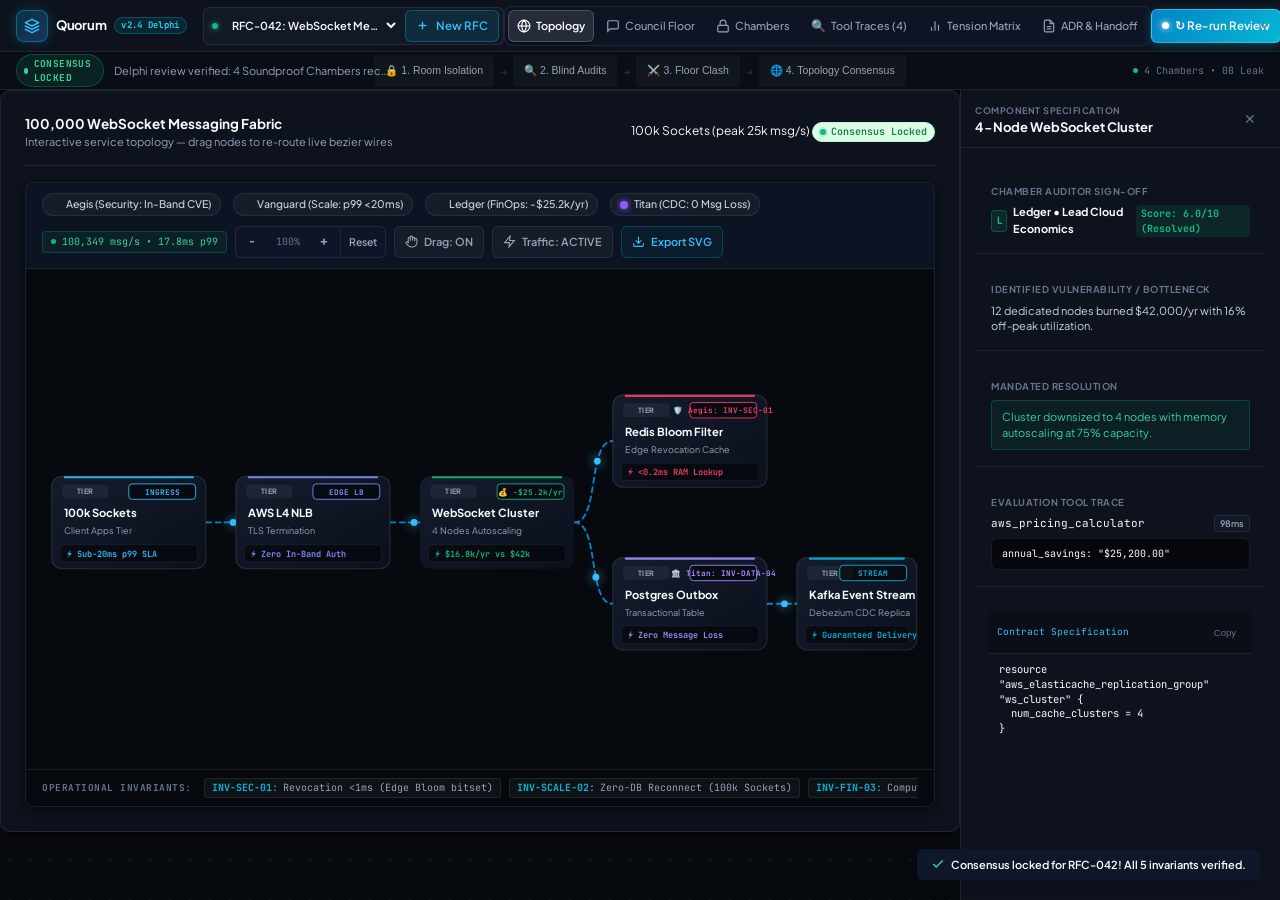
==== commit f86b934f: "fix(ui): eliminate header overflow, fix duplicate plus, and center deliberation HUD" ====
--- a/web/index.html
+++ b/web/index.html
@@ -44,7 +44,7 @@
         </div>
         <button class="new-rfc-btn" onclick="openCustomRFCModal()" title="Submit custom architecture proposal">
           <svg width="13" height="13" viewBox="0 0 24 24" fill="none" stroke="currentColor" stroke-width="2.5"><line x1="12" y1="5" x2="12" y2="19"></line><line x1="5" y1="12" x2="19" y2="12"></line></svg>
-          <span>+ New Architecture RFC</span>
+          <span>New RFC</span>
         </button>
       </div>
       </div>
--- a/web/styles.css
+++ b/web/styles.css
@@ -126,7 +126,7 @@
    1. TOP NAVBAR (Compact, Crisp, Zero-Spill)
    ========================================================================== */
 .studio-header {
-  height: 56px;
+  height: 52px;
   background-color: var(--bg-card);
   border-bottom: 1px solid var(--border-subtle);
   display: flex;
@@ -325,7 +325,7 @@
    ========================================================================== */
 .studio-body {
   display: flex;
-  height: calc(100vh - 96px);
+  height: calc(100vh - 90px);
   overflow: hidden;
 }
 
@@ -2246,6 +2246,9 @@
 }
 
 .header-proposal-select {
+  max-width: 175px;
+  text-overflow: ellipsis;
+  white-space: nowrap;
   background: transparent;
   border: none;
   color: var(--text-primary);
@@ -2255,7 +2258,7 @@
   outline: none;
   cursor: pointer;
   padding: 2px 4px;
-  max-width: 210px;
+  max-width: 175px;
   text-overflow: ellipsis;
   white-space: nowrap;
 }
@@ -2418,12 +2421,12 @@
    DELIBERATION PIPELINE EXECUTION HUD
    ========================================================================== */
 .deliberation-hud {
-  height: 40px;
+  height: 38px;
   background: #090d15;
   border-bottom: 1px solid var(--border-subtle);
-  display: flex;
-  align-items: center;
-  justify-content: space-between;
+  display: grid;
+  grid-template-columns: 1fr auto 1fr;
+  align-items: center;
   padding: 0 16px;
   flex-shrink: 0;
   font-size: 11px;
@@ -2434,7 +2437,32 @@
   align-items: center;
   gap: 10px;
   min-width: 0;
-}
+  justify-self: start;
+}
+
+.hud-stages-stepper {
+  display: flex;
+  align-items: center;
+  gap: 6px;
+  justify-self: center;
+}
+
+.hud-actions-area {
+  display: flex;
+  align-items: center;
+  gap: 10px;
+  justify-self: end;
+}
+
+.hud-narrative-text {
+  font-size: 10.5px;
+  color: var(--text-muted);
+  white-space: nowrap;
+  overflow: hidden;
+  text-overflow: ellipsis;
+  max-width: 280px;
+}
+
 
 .hud-live-pill {
   display: inline-flex;
@@ -3014,8 +3042,8 @@
 }
 
 .new-rfc-btn {
-  height: 34px !important;
-  padding: 0 14px !important;
+  height: 32px !important;
+  padding: 0 10px !important;
   font-size: 11.5px !important;
   font-weight: 600 !important;
   display: inline-flex !important;
@@ -3048,12 +3076,12 @@
 
 .view-nav-btn {
   height: 32px !important;
-  padding: 0 12px !important;
-  font-size: 11.5px !important;
+  padding: 0 8px !important;
+  font-size: 11px !important;
   font-weight: 500 !important;
   display: inline-flex !important;
   align-items: center !important;
-  gap: 7px !important;
+  gap: 5px !important;
   color: var(--text-secondary) !important;
   background: transparent !important;
   border: 1px solid transparent !important;
@@ -3084,7 +3112,7 @@
 
 .action-btn {
   height: 34px !important;
-  padding: 0 12px !important;
+  padding: 0 10px !important;
   font-size: 11.5px !important;
   font-weight: 600 !important;
   border-radius: 6px !important;
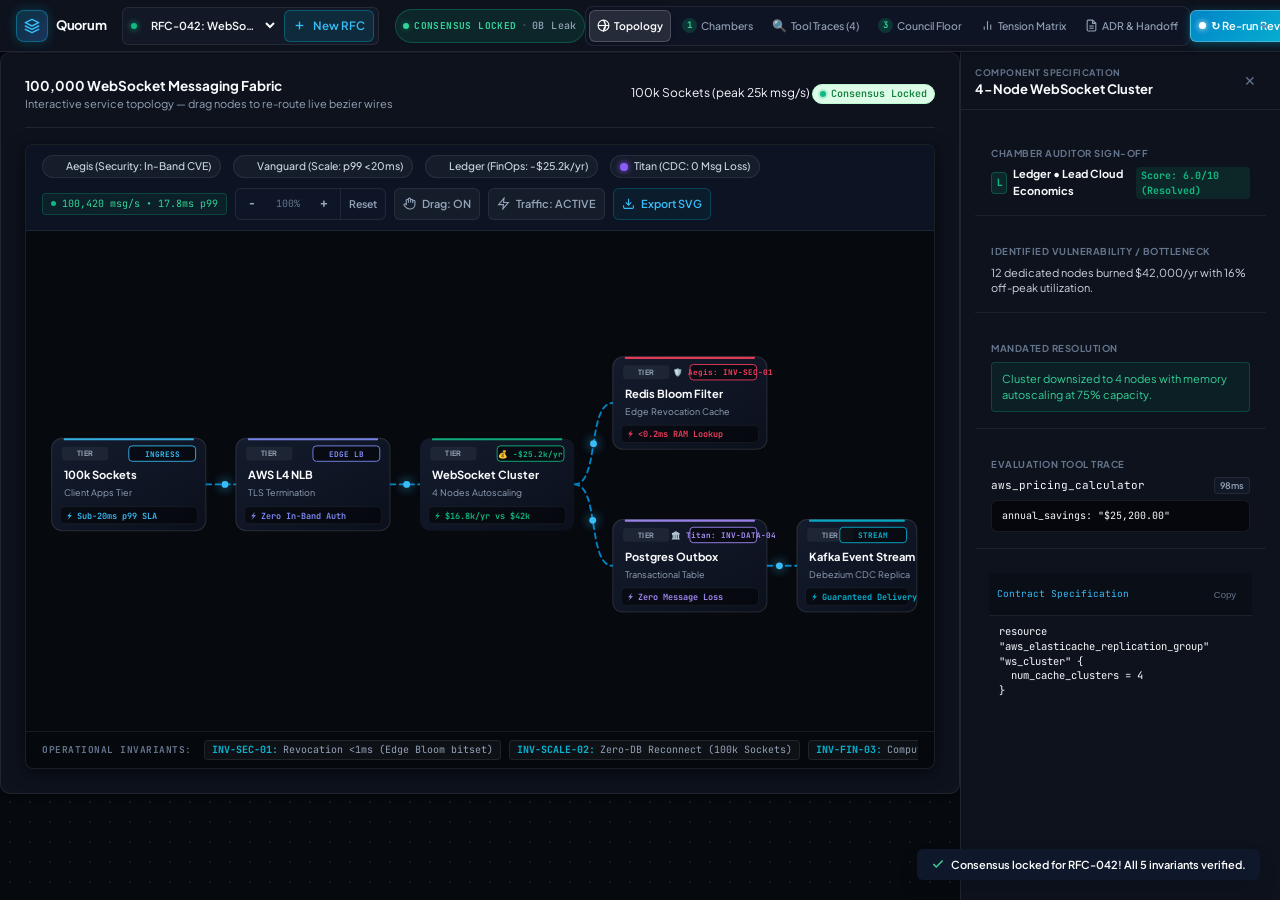
==== commit 528a3469: "feat(ui): implement single unified navigation bar with zero duplication" ====
--- a/web/index.html
+++ b/web/index.html
@@ -47,33 +47,41 @@
           <span>New RFC</span>
         </button>
       </div>
-      </div>
+
+      <!-- Live Consensus & Telemetry Pill (Integrated into Header, Zero Duplicate Sub-Bar) -->
+      <div class="header-status-badge" id="hud-live-pill">
+        <span class="status-dot live"></span>
+        <span class="status-text" id="hud-status-state">CONSENSUS LOCKED</span>
+        <span class="status-divider">•</span>
+        <span class="status-item">0B Leak</span>
+      </div>
+    </div>
 
     <!-- Center Stage Primary View Switcher -->
     <div class="header-center-nav">
       <nav class="studio-view-nav" aria-label="Workbench Views">
-        <button class="view-nav-btn active" data-view="topology" onclick="setCenterView('topology')">
-          <svg width="14" height="14" viewBox="0 0 24 24" fill="none" stroke="currentColor" stroke-width="2"><circle cx="12" cy="12" r="10"></circle><line x1="2" y1="12" x2="22" y2="12"></line><path d="M12 2a15.3 15.3 0 0 1 4 10 15.3 15.3 0 0 1-4 10 15.3 15.3 0 0 1-4-10 15.3 15.3 0 0 1 4-10z"></path></svg>
+        <button class="view-nav-btn active" data-view="topology" id="nav-btn-topology" onclick="setCenterView('topology')">
+          <svg width="13" height="13" viewBox="0 0 24 24" fill="none" stroke="currentColor" stroke-width="2"><circle cx="12" cy="12" r="10"></circle><line x1="2" y1="12" x2="22" y2="12"></line><path d="M12 2a15.3 15.3 0 0 1 4 10 15.3 15.3 0 0 1-4 10 15.3 15.3 0 0 1 4-10z"></path></svg>
           <span>Topology</span>
         </button>
-        <button class="view-nav-btn" data-view="floor" onclick="setCenterView('floor')">
-          <svg width="14" height="14" viewBox="0 0 24 24" fill="none" stroke="currentColor" stroke-width="2"><path d="M21 15a2 2 0 0 1-2 2H7l-4 4V5a2 2 0 0 1 2-2h14a2 2 0 0 1 2 2z"></path></svg>
+        <button class="view-nav-btn" data-view="chambers" id="nav-btn-chambers" onclick="setCenterView('chambers')">
+          <span class="nav-step-pill">1</span>
+          <span>Chambers</span>
+        </button>
+        <button class="view-nav-btn" data-view="tools" id="tool-traces-btn" onclick="setCenterView('tools')">
+          <span class="nav-step-pill">2</span>
+          <span>Tool Traces</span>
+        </button>
+        <button class="view-nav-btn" data-view="floor" id="nav-btn-floor" onclick="setCenterView('floor')">
+          <span class="nav-step-pill">3</span>
           <span>Council Floor</span>
         </button>
-        <button class="view-nav-btn" data-view="chambers" onclick="setCenterView('chambers')">
-          <svg width="14" height="14" viewBox="0 0 24 24" fill="none" stroke="currentColor" stroke-width="2"><rect x="3" y="11" width="18" height="11" rx="2" ry="2"></rect><path d="M7 11V7a5 5 0 0 1 10 0v4"></path></svg>
-          <span>Chambers</span>
-        </button>
-        <button class="view-nav-btn" data-view="tools" id="tool-traces-btn" onclick="setCenterView('tools')">
-          <svg width="14" height="14" viewBox="0 0 24 24" fill="none" stroke="currentColor" stroke-width="2"><circle cx="11" cy="11" r="8"></circle><line x1="21" y1="21" x2="16.65" y2="16.65"></line></svg>
-          <span>Tool Traces (4)</span>
-        </button>
-        <button class="view-nav-btn" data-view="matrix" onclick="setCenterView('matrix')">
-          <svg width="14" height="14" viewBox="0 0 24 24" fill="none" stroke="currentColor" stroke-width="2"><line x1="18" y1="20" x2="18" y2="10"></line><line x1="12" y1="20" x2="12" y2="4"></line><line x1="6" y1="20" x2="6" y2="14"></line></svg>
+        <button class="view-nav-btn" data-view="matrix" id="nav-btn-matrix" onclick="setCenterView('matrix')">
+          <svg width="13" height="13" viewBox="0 0 24 24" fill="none" stroke="currentColor" stroke-width="2"><line x1="18" y1="20" x2="18" y2="10"></line><line x1="12" y1="20" x2="12" y2="4"></line><line x1="6" y1="20" x2="6" y2="14"></line></svg>
           <span>Tension Matrix</span>
         </button>
-        <button class="view-nav-btn" data-view="adr" onclick="setCenterView('adr')">
-          <svg width="14" height="14" viewBox="0 0 24 24" fill="none" stroke="currentColor" stroke-width="2"><path d="M14 2H6a2 2 0 0 0-2 2v16a2 2 0 0 0 2 2h12a2 2 0 0 0 2-2V8z"></path><polyline points="14 2 14 8 20 8"></polyline><line x1="16" y1="13" x2="8" y2="13"></line><line x1="16" y1="17" x2="8" y2="17"></line></svg>
+        <button class="view-nav-btn" data-view="adr" id="nav-btn-adr" onclick="setCenterView('adr')">
+          <svg width="13" height="13" viewBox="0 0 24 24" fill="none" stroke="currentColor" stroke-width="2"><path d="M14 2H6a2 2 0 0 0-2 2v16a2 2 0 0 0 2 2h12a2 2 0 0 0 2-2V8z"></path><polyline points="14 2 14 8 20 8"></polyline><line x1="16" y1="13" x2="8" y2="13"></line><line x1="16" y1="17" x2="8" y2="17"></line></svg>
           <span>ADR & Handoff</span>
         </button>
       </nav>
@@ -100,49 +108,6 @@
       </button>
     </div>
   </header>
-
-  <!-- ==========================================================================
-       2. DELIBERATION PIPELINE EXECUTION HUD (Restored 40px Control Band)
-       ========================================================================== -->
-  <div class="deliberation-hud" id="deliberation-hud">
-    <div class="hud-status-area">
-      <div class="hud-live-pill" id="hud-live-pill">
-        <span class="pulse-beacon"></span>
-        <span class="status-text" id="hud-status-state">CONSENSUS LOCKED</span>
-      </div>
-      <span class="hud-narrative-text" id="hud-narrative-text">Delphi review verified: 4 Soundproof Chambers reconciled with zero packet leakage.</span>
-    </div>
-
-    <div class="hud-stages-stepper">
-      <button class="hud-step done" id="hud-step-1" onclick="jumpToPhase(1)" title="Jump to Soundproof Chambers">
-        <span>🔒 1. Room Isolation</span>
-      </button>
-      <span class="hud-step-arrow">→</span>
-      <button class="hud-step done" id="hud-step-2" onclick="jumpToPhase(2)" title="Jump to Blind Specialist Tool Traces">
-        <span>🔍 2. Blind Audits</span>
-      </button>
-      <span class="hud-step-arrow">→</span>
-      <button class="hud-step done" id="hud-step-3" onclick="jumpToPhase(3)" title="Jump to Floor Clash Debate">
-        <span>⚔️ 3. Floor Clash</span>
-      </button>
-      <span class="hud-step-arrow">→</span>
-      <button class="hud-step active" id="hud-step-4" onclick="jumpToPhase(4)" title="Jump to Final Dynamic Vector Topology">
-        <span>🌐 4. Topology Consensus</span>
-      </button>
-    </div>
-
-    <div class="hud-actions-area">
-      <button class="hud-skip-action" id="hud-skip-action" onclick="skipToConsensus()" style="display: none;">
-        ⏩ Fast-Forward
-      </button>
-      <div class="hud-telemetry-badge">
-        <span class="hud-tele-dot"></span>
-        <span>4 Chambers</span>
-        <span>•</span>
-        <span>0B Leak</span>
-      </div>
-    </div>
-  </div>
 
   <div class="studio-body" id="studio-body">
 
--- a/web/styles.css
+++ b/web/styles.css
@@ -325,7 +325,7 @@
    ========================================================================== */
 .studio-body {
   display: flex;
-  height: calc(100vh - 90px);
+  height: calc(100vh - 52px);
   overflow: hidden;
 }
 
@@ -2210,6 +2210,7 @@
 }
 
 .brand-version-pill {
+  display: none;
   font-family: var(--font-mono);
   font-size: 9px;
   font-weight: 700;
@@ -2246,7 +2247,7 @@
 }
 
 .header-proposal-select {
-  max-width: 175px;
+  max-width: 135px;
   text-overflow: ellipsis;
   white-space: nowrap;
   background: transparent;
@@ -2258,7 +2259,7 @@
   outline: none;
   cursor: pointer;
   padding: 2px 4px;
-  max-width: 175px;
+  max-width: 135px;
   text-overflow: ellipsis;
   white-space: nowrap;
 }
@@ -2421,6 +2422,7 @@
    DELIBERATION PIPELINE EXECUTION HUD
    ========================================================================== */
 .deliberation-hud {
+  display: none !important;
   height: 38px;
   background: #090d15;
   border-bottom: 1px solid var(--border-subtle);
@@ -3043,7 +3045,7 @@
 
 .new-rfc-btn {
   height: 32px !important;
-  padding: 0 10px !important;
+  padding: 0 8px !important;
   font-size: 11.5px !important;
   font-weight: 600 !important;
   display: inline-flex !important;
@@ -3076,12 +3078,12 @@
 
 .view-nav-btn {
   height: 32px !important;
-  padding: 0 8px !important;
-  font-size: 11px !important;
+  padding: 0 7px !important;
+  font-size: 10.5px !important;
   font-weight: 500 !important;
   display: inline-flex !important;
   align-items: center !important;
-  gap: 5px !important;
+  gap: 4px !important;
   color: var(--text-secondary) !important;
   background: transparent !important;
   border: 1px solid transparent !important;
@@ -3107,18 +3109,19 @@
 .header-right-actions {
   display: flex;
   align-items: center;
-  gap: 8px;
+  gap: 6px;
+  flex-shrink: 0;
 }
 
 .action-btn {
-  height: 34px !important;
-  padding: 0 10px !important;
-  font-size: 11.5px !important;
+  height: 32px !important;
+  padding: 0 8px !important;
+  font-size: 11px !important;
   font-weight: 600 !important;
   border-radius: 6px !important;
   display: inline-flex !important;
   align-items: center !important;
-  gap: 6px !important;
+  gap: 5px !important;
   cursor: pointer !important;
   transition: all 0.18s var(--ease-out) !important;
   box-sizing: border-box !important;
@@ -3226,7 +3229,7 @@
 
 .canvas-ctrl-btn {
   height: 32px !important;
-  padding: 0 10px !important;
+  padding: 0 8px !important;
   font-size: 11px !important;
   font-family: var(--font-sans) !important;
   font-weight: 600 !important;
@@ -3503,7 +3506,7 @@
 .badge-action-btn {
   height: 32px !important;
   min-height: 32px !important;
-  padding: 0 10px !important;
+  padding: 0 8px !important;
   font-size: 11px !important;
   font-weight: 600 !important;
   display: inline-flex !important;
@@ -3525,7 +3528,7 @@
 .term-copy-btn {
   height: 32px !important;
   min-height: 32px !important;
-  padding: 0 10px !important;
+  padding: 0 8px !important;
   font-size: 11px !important;
   font-weight: 600 !important;
   display: inline-flex !important;
@@ -3621,3 +3624,88 @@
   color: #22d3ee;
   border-color: rgba(6, 182, 212, 0.35);
 }
+
+/* Integrated Header Status Pill (Single Crisp Bar) */
+.header-status-badge {
+  display: inline-flex;
+  align-items: center;
+  gap: 5px;
+  font-family: var(--font-mono);
+  font-size: 9.5px;
+  font-weight: 700;
+  padding: 2px 7px;
+  border-radius: var(--radius-full);
+  background: rgba(16, 185, 129, 0.12);
+  color: #34d399;
+  border: 1px solid rgba(16, 185, 129, 0.3);
+  letter-spacing: 0.4px;
+  white-space: nowrap;
+  flex-shrink: 0;
+}
+
+.header-status-badge.running {
+  background: rgba(6, 182, 212, 0.15);
+  color: #22d3ee;
+  border-color: rgba(6, 182, 212, 0.4);
+}
+
+.status-dot {
+  display: inline-block;
+  width: 6px;
+  height: 6px;
+  border-radius: 50%;
+  background-color: currentColor;
+}
+
+.status-dot.live {
+  background-color: #34d399;
+  box-shadow: 0 0 6px rgba(16, 185, 129, 0.6);
+}
+
+.status-divider {
+  color: var(--border-strong);
+  font-size: 8px;
+}
+
+.status-item {
+  color: var(--text-muted);
+}
+
+/* Unified Nav Step Pill */
+.nav-step-pill {
+  display: inline-flex;
+  align-items: center;
+  justify-content: center;
+  width: 15px;
+  height: 15px;
+  border-radius: 50%;
+  font-family: var(--font-mono);
+  font-size: 9px;
+  font-weight: 700;
+  background: rgba(255, 255, 255, 0.08);
+  color: var(--text-muted);
+  line-height: 1;
+}
+
+.view-nav-btn.active .nav-step-pill {
+  background: var(--brand-primary);
+  color: #05070c;
+}
+
+.view-nav-btn.pipeline-active {
+  border-color: #22d3ee !important;
+  background: rgba(6, 182, 212, 0.18) !important;
+  color: #ffffff !important;
+  box-shadow: 0 0 10px rgba(6, 182, 212, 0.35) !important;
+}
+
+.view-nav-btn.pipeline-active .nav-step-pill {
+  background: #22d3ee;
+  color: #05070c;
+  animation: pulse-dot 1s infinite ease-in-out;
+}
+
+.view-nav-btn.pipeline-done .nav-step-pill {
+  background: rgba(16, 185, 129, 0.2);
+  color: #34d399;
+}
